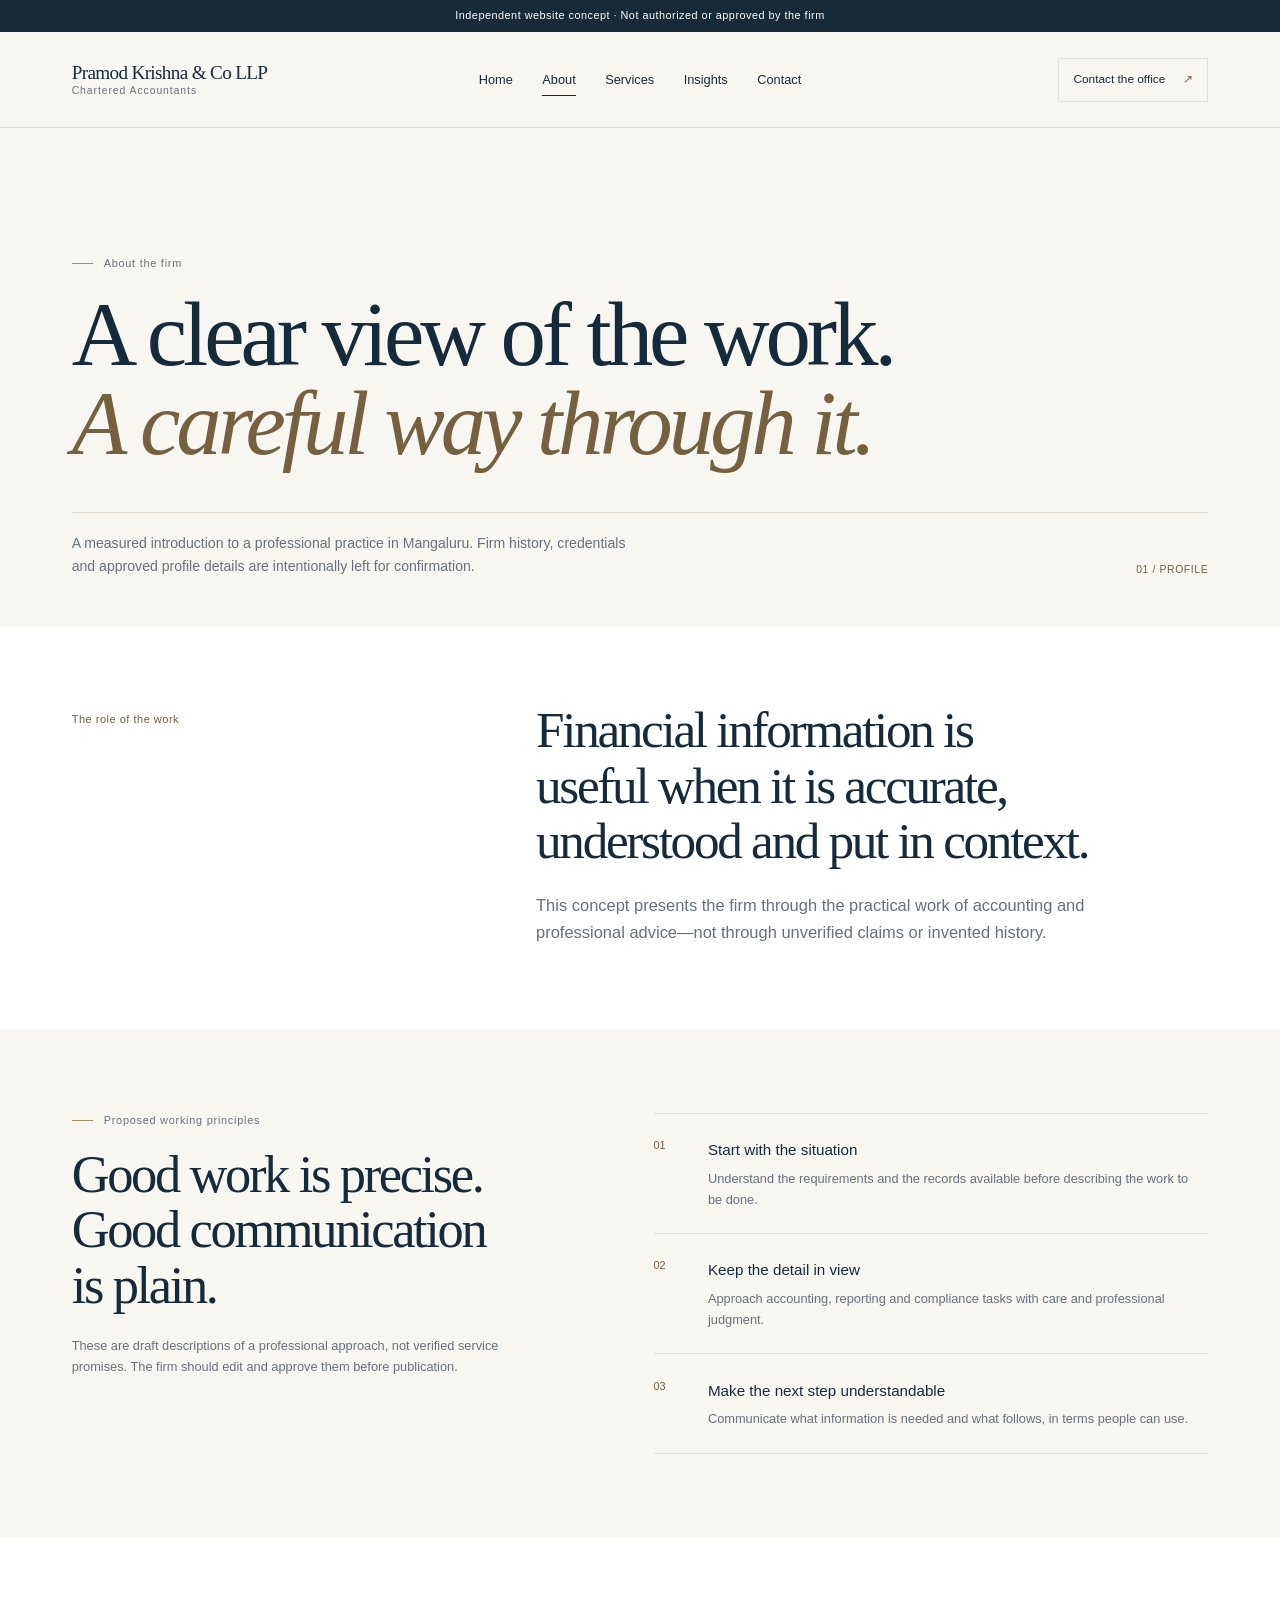
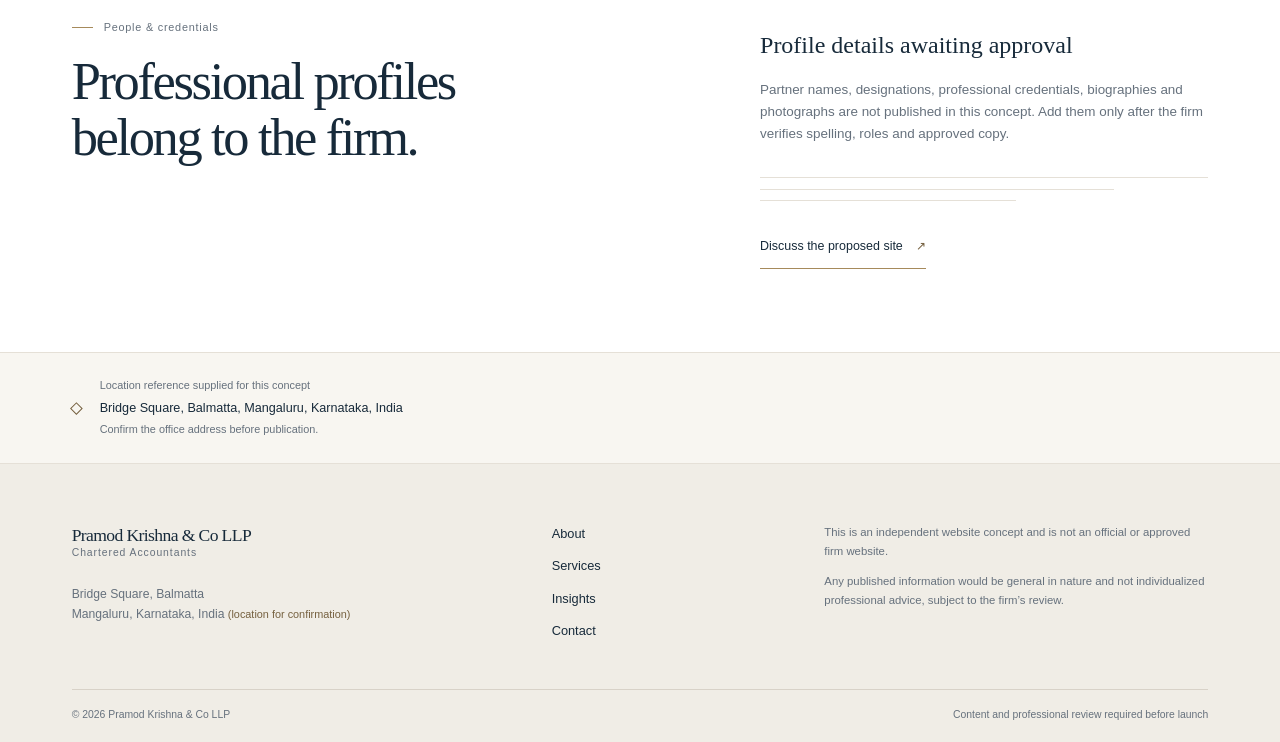
==== about.html @ 10670939 "Create CA firm website concept Co-authored-by: Copilot <223556219+Copilot@users.noreply.github.com>" ====
<!doctype html>
<html lang="en-IN">
  <head>
    <meta charset="utf-8">
    <meta name="viewport" content="width=device-width, initial-scale=1">
    <meta name="robots" content="noindex, nofollow">
    <meta name="theme-color" content="#f8f6f1">
    <meta name="description" content="A prospective profile page concept for Pramod Krishna &amp; Co LLP, Chartered Accountants in Mangaluru.">
    <meta property="og:type" content="website">
    <meta property="og:locale" content="en_IN">
    <meta property="og:title" content="About | Pramod Krishna &amp; Co LLP">
    <meta property="og:description" content="A prospective profile page concept for a Chartered Accountancy firm in Mangaluru.">
    <title>About | Pramod Krishna &amp; Co LLP</title>
    <link rel="stylesheet" href="styles.css">
    <script src="site-effects.js" defer></script>
  </head>
  <body>
    <div class="reading-progress" aria-hidden="true"><span></span></div>
    <a class="skip-link" href="#main">Skip to content</a>
    <div class="concept-notice">Independent website concept · Not authorized or approved by the firm</div>
    <header class="site-header">
      <a class="wordmark" href="index.html" aria-label="Pramod Krishna and Company LLP, home">
        <span class="wordmark-name">Pramod Krishna <span>&amp; Co LLP</span></span>
        <span class="wordmark-description">Chartered Accountants</span>
      </a>
      <nav class="desktop-nav" aria-label="Main navigation">
        <a href="index.html">Home</a><a href="about.html" aria-current="page">About</a><a href="services.html">Services</a><a href="insights.html">Insights</a><a href="contact.html">Contact</a>
      </nav>
      <a class="header-contact" href="contact.html">Contact the office <span aria-hidden="true">↗</span></a>
      <details class="mobile-nav">
        <summary aria-label="Toggle navigation menu"><span></span><span></span></summary>
        <nav class="mobile-menu-list" aria-label="Mobile navigation">
          <p class="mobile-menu-heading">Navigate</p>
          <a href="index.html"><span class="menu-number">01</span><span>Home</span><span class="menu-arrow" aria-hidden="true">↗</span></a>
          <a href="about.html" aria-current="page"><span class="menu-number">02</span><span>About</span><span class="menu-arrow" aria-hidden="true">↗</span></a>
          <a href="services.html"><span class="menu-number">03</span><span>Services</span><span class="menu-arrow" aria-hidden="true">↗</span></a>
          <a href="insights.html"><span class="menu-number">04</span><span>Insights</span><span class="menu-arrow" aria-hidden="true">↗</span></a>
          <a href="contact.html"><span class="menu-number">05</span><span>Contact</span><span class="menu-arrow" aria-hidden="true">↗</span></a>
        </nav>
      </details>
    </header>

    <main id="main">
      <section class="page-hero page-width">
        <p class="eyebrow"><span class="eyebrow-rule"></span> About the firm</p>
        <h1>A clear view of the work.<br><em>A careful way through it.</em></h1>
        <div class="page-hero-bottom"><p>A measured introduction to a professional practice in Mangaluru. Firm history, credentials and approved profile details are intentionally left for confirmation.</p><span class="page-hero-index">01 / PROFILE</span></div>
      </section>

      <section class="about-statement section-pad">
        <div class="page-width about-statement-grid">
          <p class="section-index">The role of the work</p>
          <div>
            <h2>Financial information is useful when it is accurate, understood and put in context.</h2>
            <p class="body-large">This concept presents the firm through the practical work of accounting and professional advice—not through unverified claims or invented history.</p>
          </div>
        </div>
      </section>

      <section class="principles-section section-pad">
        <div class="page-width principles-grid">
          <div class="principles-intro">
            <p class="eyebrow"><span class="eyebrow-rule"></span> Proposed working principles</p>
            <h2>Good work is precise.<br>Good communication is plain.</h2>
            <p>These are draft descriptions of a professional approach, not verified service promises. The firm should edit and approve them before publication.</p>
          </div>
          <div class="principles-list">
            <article><span>01</span><div><h3>Start with the situation</h3><p>Understand the requirements and the records available before describing the work to be done.</p></div></article>
            <article><span>02</span><div><h3>Keep the detail in view</h3><p>Approach accounting, reporting and compliance tasks with care and professional judgment.</p></div></article>
            <article><span>03</span><div><h3>Make the next step understandable</h3><p>Communicate what information is needed and what follows, in terms people can use.</p></div></article>
          </div>
        </div>
      </section>

      <section class="partner-section section-pad">
        <div class="page-width partner-grid">
          <div>
            <p class="eyebrow"><span class="eyebrow-rule"></span> People &amp; credentials</p>
            <h2>Professional profiles<br>belong to the firm.</h2>
          </div>
          <div class="partner-review">
            <p class="partner-review-title">Profile details awaiting approval</p>
            <p>Partner names, designations, professional credentials, biographies and photographs are not published in this concept. Add them only after the firm verifies spelling, roles and approved copy.</p>
            <div class="profile-lines" aria-hidden="true"><span></span><span></span><span></span></div>
            <a class="text-link" href="contact.html">Discuss the proposed site <span aria-hidden="true">↗</span></a>
          </div>
        </div>
      </section>

      <section class="location-strip">
        <div class="page-width location-strip-inner"><span class="location-mark" aria-hidden="true"></span><p><span>Location reference supplied for this concept</span>Bridge Square, Balmatta, Mangaluru, Karnataka, India <small>Confirm the office address before publication.</small></p></div>
      </section>
    </main>

    <footer class="site-footer">
      <div class="page-width footer-main">
        <div class="footer-brand">
          <a class="wordmark wordmark-footer" href="index.html"><span class="wordmark-name">Pramod Krishna <span>&amp; Co LLP</span></span><span class="wordmark-description">Chartered Accountants</span></a>
          <p>Bridge Square, Balmatta<br>Mangaluru, Karnataka, India <span class="provisional">(location for confirmation)</span></p>
        </div>
        <nav class="footer-nav" aria-label="Footer navigation"><a href="about.html">About</a><a href="services.html">Services</a><a href="insights.html">Insights</a><a href="contact.html">Contact</a></nav>
        <div class="footer-note"><p>This is an independent website concept and is not an official or approved firm website.</p><p>Any published information would be general in nature and not individualized professional advice, subject to the firm’s review.</p></div>
      </div>
      <div class="page-width footer-bottom"><span>© <span class="year">2026</span> Pramod Krishna &amp; Co LLP</span><span>Content and professional review required before launch</span></div>
    </footer>
  </body>
</html>
---- styles.css ----
:root {
  color-scheme: light;
  --ink: #172a3a;
  --ivory: #f8f6f1;
  --paper: #fff;
  --slate: #66717d;
  --line: #e5e0d7;
  --brass: #a68a5b;
  --brass-dark: #75603f;
  --serif: "Iowan Old Style", "Palatino Linotype", "Book Antiqua", Georgia, serif;
  --sans: "Aptos", "Segoe UI", Arial, sans-serif;
  --page-gutter: clamp(1.25rem, 5.6vw, 5.5rem);
  --content-width: 82rem;
}

* {
  box-sizing: border-box;
}

html {
  scroll-behavior: smooth;
  scroll-padding-top: 2rem;
  background: var(--ivory);
}

body {
  margin: 0;
  color: var(--ink);
  background: var(--ivory);
  font-family: var(--sans);
  font-size: 1rem;
  line-height: 1.65;
  -webkit-font-smoothing: antialiased;
  text-rendering: optimizeLegibility;
}

a {
  color: inherit;
  text-decoration: none;
}

a:hover {
  color: var(--brass-dark);
}

a:focus-visible,
summary:focus-visible {
  outline: 3px solid var(--brass-dark);
  outline-offset: 4px;
}

::selection {
  color: var(--paper);
  background: var(--ink);
}

.page-width {
  width: min(100% - var(--page-gutter) * 2, var(--content-width));
  margin-inline: auto;
}

.reading-progress {
  position: fixed;
  z-index: 30;
  top: 0;
  right: 0;
  left: 0;
  height: 2px;
  pointer-events: none;
}

.reading-progress span {
  display: block;
  width: 100%;
  height: 100%;
  background: var(--brass);
  transform: scaleX(var(--reading-progress, 0));
  transform-origin: left center;
}

.skip-link {
  position: absolute;
  z-index: 20;
  top: 0.5rem;
  left: 0.5rem;
  padding: 0.7rem 1rem;
  transform: translateY(-150%);
  color: var(--paper);
  background: var(--ink);
}

.skip-link:focus {
  transform: translateY(0);
}

.concept-notice {
  min-height: 2rem;
  display: flex;
  align-items: center;
  justify-content: center;
  padding: 0.35rem var(--page-gutter);
  color: var(--paper);
  background: var(--ink);
  font-size: 0.68rem;
  letter-spacing: 0.045em;
  text-align: center;
}

.site-header {
  position: relative;
  z-index: 10;
  display: grid;
  grid-template-columns: 1fr auto 1fr;
  align-items: center;
  gap: 1.5rem;
  min-height: 6rem;
  padding: 1.1rem var(--page-gutter);
  border-bottom: 1px solid var(--line);
  background: var(--ivory);
}

.wordmark {
  display: inline-flex;
  width: fit-content;
  flex-direction: column;
  gap: 0.08rem;
  line-height: 1.2;
}

.wordmark-name {
  font-family: var(--serif);
  font-size: 1.2rem;
  letter-spacing: -0.035em;
}

.wordmark-name > span {
  white-space: nowrap;
}

.wordmark-description {
  color: var(--slate);
  font-size: 0.65rem;
  letter-spacing: 0.09em;
}

.desktop-nav {
  display: flex;
  align-items: center;
  gap: clamp(1rem, 2.3vw, 2.1rem);
}

.desktop-nav a,
.footer-nav a {
  position: relative;
  font-size: 0.8rem;
}

.desktop-nav a::after,
.footer-nav a::after {
  position: absolute;
  right: 0;
  bottom: -0.35rem;
  left: 0;
  height: 1px;
  background: currentColor;
  content: "";
  transform: scaleX(0);
  transform-origin: left;
  transition: transform 180ms ease;
}

.desktop-nav a:hover::after,
.desktop-nav a[aria-current="page"]::after,
.footer-nav a:hover::after {
  transform: scaleX(1);
}

.header-contact {
  justify-self: end;
  display: inline-flex;
  min-height: 2.75rem;
  align-items: center;
  gap: 1.1rem;
  padding: 0.5rem 0.9rem;
  border: 1px solid var(--line);
  font-size: 0.74rem;
  transition: border-color 180ms ease, color 180ms ease;
}

.header-contact:hover {
  border-color: var(--brass);
}

.header-contact span,
.text-link span,
.button span {
  color: var(--brass-dark);
}

.mobile-nav {
  display: none;
}

.hero {
  position: relative;
  display: grid;
  min-height: 31rem;
  grid-template-columns: minmax(0, 1.25fr) minmax(18rem, 0.75fr);
  align-items: center;
  column-gap: clamp(1.5rem, 3.5vw, 4rem);
  padding-top: 4rem;
  padding-bottom: 7rem;
}

.hero-copy {
  position: relative;
  z-index: 1;
  max-width: 66rem;
  grid-column: 1;
  grid-row: 1;
}

.eyebrow {
  display: flex;
  align-items: center;
  gap: 0.65rem;
  margin: 0 0 1.2rem;
  color: var(--slate);
  font-size: 0.68rem;
  letter-spacing: 0.07em;
  line-height: 1.4;
}

.eyebrow-rule {
  display: inline-block;
  width: 1.35rem;
  height: 1px;
  flex: 0 0 auto;
  background: var(--brass);
}

.eyebrow-separator {
  color: var(--brass-dark);
}

h1,
h2,
h3,
p {
  margin-top: 0;
}

h1,
h2 {
  font-family: var(--serif);
  font-weight: 400;
  letter-spacing: -0.045em;
  text-wrap: balance;
}

.hero h1 {
  max-width: 64rem;
  margin-bottom: 1.25rem;
  font-size: clamp(3.2rem, 4.6vw, 4.2rem);
  line-height: 1.01;
}

h1 em,
h2 em {
  color: var(--brass-dark);
  font-weight: 400;
}

.hero h1 em {
  color: inherit;
  font-style: normal;
}

.hero-intro {
  max-width: 34rem;
  margin-bottom: 1.7rem;
  color: var(--slate);
  font-size: 1rem;
  line-height: 1.7;
}

.hero-actions {
  display: flex;
  flex-wrap: wrap;
  align-items: center;
  gap: 1.5rem;
}

.button {
  display: inline-flex;
  min-height: 3.1rem;
  align-items: center;
  justify-content: center;
  gap: 1.4rem;
  padding: 0.7rem 1.1rem;
  font-size: 0.76rem;
  transition: background-color 180ms ease, color 180ms ease, border-color 180ms ease;
}

.button-dark {
  color: var(--paper);
  background: var(--ink);
}

.button-dark:hover {
  color: var(--paper);
  background: #263e50;
}

.button-dark span {
  color: #d7c39e;
}

.text-link {
  display: inline-flex;
  width: fit-content;
  min-height: 2.75rem;
  align-items: center;
  gap: 0.8rem;
  border-bottom: 1px solid var(--brass);
  font-size: 0.78rem;
}

.hero-visual {
  position: relative;
  display: grid;
  min-width: 0;
  min-height: 22rem;
  place-items: center;
  grid-column: 2;
  grid-row: 1;
  perspective: 1000px;
}

.hero-visual::before {
  position: absolute;
  width: min(80%, 19rem);
  aspect-ratio: 1;
  border: 1px solid var(--line);
  border-radius: 50%;
  content: "";
  transform: translate(0.8rem, -0.1rem);
}

.folio-scene {
  position: relative;
  width: min(100%, 22rem);
  aspect-ratio: 1.04;
  transform-style: preserve-3d;
}

.folio-stack {
  position: absolute;
  top: 12%;
  left: 15%;
  width: 68%;
  height: 76%;
  transform: rotateX(calc(7deg + var(--pointer-tilt-y, 0deg))) rotateY(calc(-18deg + var(--pointer-tilt-x, 0deg))) rotateZ(-5deg);
  transform-style: preserve-3d;
  transition: transform 240ms cubic-bezier(0.2, 0.75, 0.25, 1);
}

.folio-sheet {
  position: absolute;
  inset: 0;
  border: 1px solid #ddd8cf;
  background: #ece8df;
  transform-style: preserve-3d;
}

.folio-sheet-back {
  transform: translate3d(calc(0.85rem + var(--depth-x, 0rem)), calc(0.85rem + var(--depth-y, 0rem)), -1.2rem);
  background: #ded9ce;
  animation: paper-drift 7s ease-in-out infinite;
}

.folio-sheet-middle {
  transform: translate3d(calc(0.4rem + var(--depth-middle-x, 0rem)), calc(0.4rem + var(--depth-middle-y, 0rem)), -0.55rem);
  background: #f1eee8;
  animation: paper-drift 7s ease-in-out -1.2s infinite;
}

.folio-sheet-front {
  display: flex;
  flex-direction: column;
  padding: 9% 9% 8%;
  background:
    radial-gradient(ellipse at var(--light-x, 52%) var(--light-y, 38%), rgb(255 255 255 / 86%), transparent 62%),
    #fffefa;
  box-shadow: 0 1.1rem 2rem rgb(23 42 58 / 11%);
  transform: translateZ(0);
}

.folio-sheet-front::before {
  position: absolute;
  top: 0;
  bottom: 0;
  left: -0.55rem;
  width: 0.55rem;
  border: 1px solid #d7d1c5;
  border-right: 0;
  background: #e7e2d8;
  content: "";
  transform: rotateY(-90deg);
  transform-origin: right;
}

.folio-header {
  display: flex;
  align-items: center;
  justify-content: space-between;
  margin-bottom: 12%;
}

.folio-header span:first-child {
  width: 36%;
  height: 0.24rem;
  background: var(--ink);
}

.folio-header span:last-child {
  width: 18%;
  height: 0.2rem;
  background: var(--brass);
}

.folio-title-lines {
  display: grid;
  gap: 0.42rem;
  margin-bottom: 12%;
}

.folio-title-lines span {
  width: 68%;
  height: 0.3rem;
  background: #d7d2c8;
}

.folio-title-lines span:last-child {
  width: 44%;
  height: 0.22rem;
  background: #e7e2d9;
}

.folio-table {
  display: grid;
  flex: 1;
  grid-template-rows: repeat(5, 1fr);
  border-top: 1px solid #dcd7cd;
}

.folio-table div {
  display: grid;
  grid-template-columns: 1fr 25%;
  align-items: center;
  gap: 12%;
  border-bottom: 1px solid #ebe7df;
}

.folio-table div span {
  width: 80%;
  height: 0.13rem;
  background: #ded9cf;
}

.folio-table div span:last-child {
  justify-self: end;
  background: #c5b18d;
}

.folio-table div:nth-child(even) span:first-child {
  width: 55%;
}

.folio-total {
  width: 39%;
  height: 0.23rem;
  align-self: flex-end;
  margin-top: 9%;
  background: var(--ink);
}

.folio-shadow {
  position: absolute;
  right: 11%;
  bottom: 11%;
  left: 17%;
  height: 12%;
  border-radius: 50%;
  background: rgb(23 42 58 / 13%);
  filter: blur(1.1rem);
  transform: translateZ(-1rem) rotate(-5deg);
}

.folio-caption {
  position: absolute;
  right: 3%;
  bottom: 0;
  color: var(--slate);
  font-size: 0.62rem;
  letter-spacing: 0.025em;
}

@keyframes paper-drift {
  0%,
  100% {
    translate: 0 0;
  }

  50% {
    translate: 0 -0.18rem;
  }
}

.hero-visual.is-pressed .folio-stack {
  transform: translateY(-0.25rem) rotateX(2deg) rotateY(-9deg) rotateZ(-3deg);
}

.hero-visual.is-pressed .folio-sheet-back {
  transform: translate3d(1.05rem, 1.05rem, -1.2rem);
}

.hero-visual.is-pressed .folio-sheet-middle {
  transform: translate3d(0.52rem, 0.52rem, -0.55rem);
}

.motion-ready [data-reveal] {
  opacity: 0;
  translate: 0 0.9rem;
  transition: opacity 500ms ease, translate 500ms cubic-bezier(0.2, 0.75, 0.25, 1);
}

.motion-ready [data-reveal].is-visible {
  opacity: 1;
  translate: 0 0;
}

.hero-footnote {
  position: absolute;
  right: var(--page-gutter);
  bottom: 1.7rem;
  left: var(--page-gutter);
  display: grid;
  grid-template-columns: 1fr 1fr;
  gap: 2rem;
  padding-top: 0.8rem;
  border-top: 1px solid var(--line);
  color: var(--slate);
  font-size: 0.68rem;
  grid-column: 1 / -1;
  grid-row: 2;
}

.hero-footnote p {
  display: flex;
  gap: 0.75rem;
  margin: 0;
}

.hero-footnote span {
  color: var(--brass-dark);
}

.section-pad {
  padding-block: clamp(3.75rem, 6.5vw, 6rem);
}

.intro-section {
  border-top: 1px solid var(--line);
  background: var(--paper);
}

.intro-grid,
.about-statement-grid,
.form-note-grid {
  display: grid;
  grid-template-columns: 0.7fr 1.3fr;
  gap: clamp(2rem, 8vw, 8rem);
}

.section-index {
  margin: 0;
  color: var(--brass-dark);
  font-size: 0.69rem;
  letter-spacing: 0.045em;
}

.intro-main {
  display: grid;
  grid-template-columns: 1fr 0.63fr;
  gap: 3rem;
}

.intro-main h2,
.about-statement h2 {
  max-width: 37rem;
  margin: -0.45rem 0 0;
  font-size: clamp(2.15rem, 4vw, 3.65rem);
  line-height: 1.08;
}

.intro-detail {
  align-self: end;
  color: var(--slate);
  font-size: 0.9rem;
}

.intro-detail .text-link {
  margin-top: 0.5rem;
  color: var(--ink);
}

.services-preview {
  background: var(--ivory);
}

.section-heading {
  display: flex;
  align-items: end;
  justify-content: space-between;
  gap: 3rem;
  margin-bottom: 2.7rem;
}

.section-heading h2,
.insights-grid h2,
.principles-intro h2,
.partner-grid h2,
.contact-left h2,
.form-note-grid h2 {
  margin: 0;
  font-size: clamp(2.25rem, 4.1vw, 3.75rem);
  line-height: 1.05;
}

.section-aside {
  max-width: 26rem;
  margin: 0 0 0.2rem;
  color: var(--slate);
  font-size: 0.79rem;
}

.service-preview-list {
  border-top: 1px solid var(--line);
}

.service-preview-item {
  display: grid;
  min-height: 5.2rem;
  grid-template-columns: 2.5rem minmax(14rem, 0.8fr) 1fr auto;
  align-items: center;
  gap: 1rem;
  border-bottom: 1px solid var(--line);
  font-size: 0.85rem;
  transition: padding 180ms ease, color 180ms ease;
}

.service-preview-item:hover {
  padding-inline: 0.35rem;
}

.service-name {
  font-family: var(--serif);
  font-size: clamp(1.15rem, 1.8vw, 1.45rem);
  letter-spacing: -0.025em;
}

.service-summary {
  max-width: 27rem;
  color: var(--slate);
  font-size: 0.72rem;
  line-height: 1.5;
}

.service-number {
  color: var(--brass-dark);
  font-family: var(--sans);
  font-size: 0.68rem;
  font-variant-numeric: tabular-nums;
}

.item-arrow {
  color: var(--brass-dark);
  font-family: var(--sans);
  font-size: 0.95rem;
}

.section-end-link {
  display: flex;
  justify-content: end;
  margin-top: 1.35rem;
}

.approach-band,
.service-cta,
.launch-review {
  color: var(--paper);
  background: var(--ink);
}

.approach-grid {
  display: grid;
  grid-template-columns: 0.9fr 1.1fr;
  gap: clamp(3rem, 9vw, 9rem);
}

.eyebrow-light {
  color: #c3cbd0;
}

.approach-heading h2,
.service-cta h2,
.launch-review h2 {
  margin: 0;
  font-family: var(--serif);
  font-size: clamp(2.55rem, 4.8vw, 4.4rem);
  font-weight: 400;
  letter-spacing: -0.045em;
  line-height: 1.03;
}

.approach-note {
  margin: 1.6rem 0 0;
  color: #c3cbd0;
  font-size: 0.76rem;
}

.approach-list article {
  display: grid;
  grid-template-columns: 2rem 1fr;
  gap: 1.2rem;
  padding: 1.35rem 0;
  border-top: 1px solid rgb(255 255 255 / 22%);
}

.approach-list article:last-child {
  border-bottom: 1px solid rgb(255 255 255 / 22%);
}

.approach-symbol {
  color: #d7c39e;
}

.approach-list h3 {
  margin: 0 0 0.3rem;
  font-size: 0.94rem;
  font-weight: 500;
}

.approach-list p {
  max-width: 31rem;
  margin: 0;
  color: #c3cbd0;
  font-size: 0.79rem;
}

.insights-preview {
  background: var(--paper);
}

.insights-grid {
  display: grid;
  grid-template-columns: 1fr 0.85fr;
  gap: clamp(3rem, 9vw, 9rem);
}

.insights-grid h2 {
  margin-top: 0.2rem;
}

.insights-empty {
  align-self: center;
  padding: 1.4rem 0 1.4rem 2rem;
  border-left: 1px solid var(--brass);
}

.insights-empty p {
  max-width: 28rem;
  color: var(--slate);
  font-size: 0.86rem;
}

.insights-empty .text-link {
  color: var(--ink);
}

.empty-mark {
  display: block;
  width: 2.4rem;
  height: 2.4rem;
  margin-bottom: 1.6rem;
  border: 1px solid var(--brass);
  border-radius: 50%;
}

.site-footer {
  padding-top: 3.7rem;
  background: #f0ede6;
}

.footer-main {
  display: grid;
  grid-template-columns: 1.1fr 0.55fr 1fr;
  gap: 3rem;
  padding-bottom: 3rem;
}

.wordmark-footer .wordmark-name {
  font-size: 1.1rem;
}

.footer-brand > p {
  margin: 1.5rem 0 0;
  color: var(--slate);
  font-size: 0.76rem;
}

.provisional {
  color: var(--brass-dark);
  font-size: 0.68rem;
}

.footer-nav {
  display: grid;
  align-content: start;
  justify-items: start;
  gap: 0.7rem;
}

.footer-note {
  max-width: 24rem;
  justify-self: end;
  color: var(--slate);
  font-size: 0.71rem;
}

.footer-note p:last-child {
  margin-bottom: 0;
}

.footer-bottom {
  display: flex;
  justify-content: space-between;
  gap: 1rem;
  padding-block: 1rem 1.2rem;
  border-top: 1px solid #d8d2c8;
  color: var(--slate);
  font-size: 0.65rem;
}

.page-hero {
  padding-top: clamp(5rem, 10vw, 9rem);
  padding-bottom: 3rem;
}

.page-hero h1 {
  max-width: 61rem;
  margin: 0;
  font-size: clamp(3.3rem, 7.1vw, 7.1rem);
  line-height: 0.98;
}

.page-hero-bottom {
  display: flex;
  align-items: end;
  justify-content: space-between;
  gap: 3rem;
  margin-top: 2.7rem;
  padding-top: 1.2rem;
  border-top: 1px solid var(--line);
}

.page-hero-bottom p {
  max-width: 35rem;
  margin: 0;
  color: var(--slate);
  font-size: 0.88rem;
}

.page-hero-index {
  flex: 0 0 auto;
  color: var(--brass-dark);
  font-size: 0.65rem;
  letter-spacing: 0.06em;
}

.about-statement {
  background: var(--paper);
}

.about-statement-grid {
  align-items: start;
}

.about-statement-grid > div {
  max-width: 55rem;
}

.body-large {
  max-width: 40rem;
  margin: 1.5rem 0 0;
  color: var(--slate);
  font-size: 1.03rem;
}

.principles-section {
  background: var(--ivory);
}

.principles-grid {
  display: grid;
  grid-template-columns: 0.9fr 1.1fr;
  gap: clamp(3rem, 10vw, 10rem);
}

.principles-intro > p:last-child {
  max-width: 27rem;
  margin: 1.4rem 0 0;
  color: var(--slate);
  font-size: 0.8rem;
}

.principles-list article {
  display: grid;
  grid-template-columns: 2.2rem 1fr;
  gap: 1.2rem;
  padding: 1.45rem 0;
  border-top: 1px solid var(--line);
}

.principles-list article:last-child {
  border-bottom: 1px solid var(--line);
}

.principles-list article > span {
  color: var(--brass-dark);
  font-size: 0.68rem;
  font-variant-numeric: tabular-nums;
}

.principles-list h3 {
  margin: 0 0 0.35rem;
  font-size: 0.95rem;
  font-weight: 500;
}

.principles-list p {
  max-width: 31rem;
  margin: 0;
  color: var(--slate);
  font-size: 0.8rem;
}

.partner-section {
  background: var(--paper);
}

.partner-grid {
  display: grid;
  grid-template-columns: 1fr 0.8fr;
  gap: clamp(3rem, 10vw, 10rem);
}

.partner-review {
  max-width: 31rem;
  padding-top: 0.4rem;
}

.partner-review-title {
  margin-bottom: 0.8rem;
  font-family: var(--serif);
  font-size: 1.5rem;
}

.partner-review > p:not(.partner-review-title) {
  color: var(--slate);
  font-size: 0.84rem;
}

.profile-lines {
  display: grid;
  gap: 0.65rem;
  margin: 2rem 0 1.5rem;
}

.profile-lines span {
  width: 100%;
  height: 1px;
  background: var(--line);
}

.profile-lines span:nth-child(2) {
  width: 79%;
}

.profile-lines span:nth-child(3) {
  width: 57%;
}

.location-strip {
  border-block: 1px solid var(--line);
  background: var(--ivory);
}

.location-strip-inner {
  display: flex;
  align-items: center;
  gap: 1.2rem;
  padding-block: 1.5rem;
}

.location-mark {
  width: 0.55rem;
  height: 0.55rem;
  flex: 0 0 auto;
  border: 1px solid var(--brass-dark);
  transform: rotate(45deg);
}

.location-strip p {
  display: grid;
  gap: 0.15rem;
  margin: 0;
  font-size: 0.79rem;
}

.location-strip p > span,
.location-strip small {
  color: var(--slate);
  font-size: 0.68rem;
}

.service-index-section {
  padding-top: 2rem;
  background: var(--paper);
}

.review-banner {
  display: flex;
  align-items: flex-start;
  gap: 0.85rem;
  margin-bottom: 2.5rem;
  padding: 1rem 1.15rem;
  border: 1px solid var(--line);
  background: var(--ivory);
}

.review-dot {
  width: 0.45rem;
  height: 0.45rem;
  flex: 0 0 auto;
  margin-top: 0.4rem;
  border-radius: 50%;
  background: var(--brass);
}

.review-banner p {
  margin: 0;
  color: var(--slate);
  font-size: 0.76rem;
}

.review-banner strong {
  color: var(--ink);
  font-weight: 600;
}

.service-index {
  display: grid;
  grid-template-columns: repeat(2, minmax(0, 1fr));
  column-gap: 3rem;
  border-top: 1px solid var(--line);
}

.service-index a {
  display: grid;
  min-height: 4.5rem;
  grid-template-columns: 2.5rem 1fr auto;
  align-items: center;
  gap: 0.6rem;
  border-bottom: 1px solid var(--line);
  font-size: 0.88rem;
  transition: color 180ms ease, padding 180ms ease;
}

.service-index a:hover {
  padding-inline: 0.25rem;
}

.service-index a > span:first-child,
.service-index a > span:last-child {
  color: var(--brass-dark);
  font-size: 0.67rem;
}

.service-detail-section {
  padding-block: 1rem 4rem;
  background: var(--paper);
}

.service-detail {
  display: grid;
  grid-template-columns: 5rem 1fr;
  gap: 1.5rem;
  padding-block: clamp(2rem, 4.6vw, 4rem);
  border-top: 1px solid var(--line);
  scroll-margin-top: 1.5rem;
}

.service-detail-number {
  padding-top: 0.45rem;
  color: var(--brass-dark);
  font-size: 0.7rem;
  font-variant-numeric: tabular-nums;
}

.service-detail .eyebrow {
  margin-bottom: 0.75rem;
}

.service-detail h2 {
  margin: 0 0 0.7rem;
  font-size: clamp(1.8rem, 3.1vw, 2.7rem);
}

.service-detail div > p:last-child {
  max-width: 41rem;
  margin-bottom: 0;
  color: var(--slate);
  font-size: 0.86rem;
}

.service-cta-inner {
  display: grid;
  grid-template-columns: 0.8fr 1fr auto;
  align-items: end;
  gap: 2rem;
}

.service-cta .eyebrow {
  align-self: start;
}

.button-light {
  color: var(--ink);
  background: var(--ivory);
}

.button-light:hover {
  color: var(--ink);
  background: #eae3d7;
}

.insights-empty-page {
  background: var(--paper);
}

.insights-empty-layout {
  display: grid;
  grid-template-columns: 0.65fr 1.35fr;
  gap: clamp(3rem, 10vw, 10rem);
}

.insights-empty-index {
  display: flex;
  flex-direction: column;
  align-items: start;
  color: var(--slate);
  font-size: 0.7rem;
}

.insights-empty-index .empty-mark {
  margin-bottom: 0.8rem;
}

.insights-empty-content {
  max-width: 41rem;
}

.insights-empty-content h2 {
  max-width: 38rem;
  margin: 0 0 1rem;
  font-size: clamp(2.2rem, 4.2vw, 3.7rem);
  line-height: 1.07;
}

.insights-empty-content > p:not(.eyebrow) {
  max-width: 35rem;
  color: var(--slate);
  font-size: 0.88rem;
}

.insights-empty-content .small-note {
  margin-top: 1.4rem;
  padding-top: 1rem;
  border-top: 1px solid var(--line);
  font-size: 0.72rem !important;
}

.insights-empty-content .text-link {
  color: var(--ink);
}

.editorial-note {
  padding-block: 2.5rem;
  background: var(--ivory);
}

.editorial-note-inner {
  display: flex;
  align-items: flex-start;
  gap: 1.2rem;
}

.editorial-rule {
  width: 1.35rem;
  height: 1px;
  flex: 0 0 auto;
  margin-top: 0.8rem;
  background: var(--brass);
}

.editorial-note p {
  max-width: 42rem;
  margin: 0;
  color: var(--slate);
  font-size: 0.78rem;
}

.editorial-note strong {
  color: var(--ink);
  font-weight: 600;
}

.contact-details-section {
  background: var(--paper);
}

.contact-layout {
  display: grid;
  grid-template-columns: 0.9fr 1.1fr;
  gap: clamp(3rem, 9vw, 9rem);
}

.contact-left h2 {
  margin-bottom: 0.7rem;
}

.contact-place {
  margin-bottom: 1.5rem;
  color: var(--slate);
  font-size: 0.9rem;
}

.provisional-block {
  max-width: 22rem;
  margin: 0;
  padding-top: 0.8rem;
  border-top: 1px solid var(--line);
  color: var(--brass-dark);
  font-size: 0.72rem;
}

.contact-right {
  border-top: 1px solid var(--line);
}

.contact-row {
  display: grid;
  grid-template-columns: 8rem 1fr;
  gap: 1rem;
  padding: 1.1rem 0;
  border-bottom: 1px solid var(--line);
}

.contact-row > span {
  color: var(--slate);
  font-size: 0.72rem;
}

.contact-row p {
  margin: 0;
  font-size: 0.82rem;
}

.contact-form-note {
  background: var(--ivory);
}

.form-note-grid h2 {
  margin-bottom: 1rem;
}

.form-note-grid > div > p {
  max-width: 40rem;
  margin-bottom: 0;
  color: var(--slate);
  font-size: 0.86rem;
}

.launch-review-grid {
  display: grid;
  grid-template-columns: 0.9fr 1.1fr;
  gap: clamp(3rem, 9vw, 9rem);
}

.launch-review-grid ul {
  display: grid;
  gap: 0;
  margin: 0;
  padding: 0;
  list-style: none;
}

.launch-review-grid li {
  position: relative;
  padding: 0.95rem 0 0.95rem 1.25rem;
  border-top: 1px solid rgb(255 255 255 / 22%);
  color: #e3e7e9;
  font-size: 0.79rem;
}

.launch-review-grid li:last-child {
  border-bottom: 1px solid rgb(255 255 255 / 22%);
}

.launch-review-grid li::before {
  position: absolute;
  top: 1.35rem;
  left: 0;
  width: 0.35rem;
  height: 1px;
  background: #d7c39e;
  content: "";
}

@media (min-width: 1500px) {
  .site-header {
    padding-inline: max(var(--page-gutter), calc((100vw - var(--content-width)) / 2));
  }
}

@media (max-width: 1000px) {
  .site-header {
    grid-template-columns: 1fr auto;
  }

  .desktop-nav,
  .header-contact {
    display: none;
  }

  .mobile-nav {
    position: relative;
    display: block;
    justify-self: end;
  }

  .mobile-nav summary {
    display: flex;
    width: 2.9rem;
    height: 2.9rem;
    flex-direction: column;
    align-items: center;
    justify-content: center;
    gap: 0.35rem;
    border: 1px solid var(--line);
    cursor: pointer;
    list-style: none;
    touch-action: manipulation;
  }

  .mobile-nav summary::-webkit-details-marker {
    display: none;
  }

  .mobile-nav summary span {
    width: 1rem;
    height: 1px;
    background: var(--ink);
    transition: transform 220ms ease;
  }

  .mobile-nav[open] summary span:first-child {
    transform: translateY(3px) rotate(45deg);
  }

  .mobile-nav[open] summary span:last-child {
    transform: translateY(-3px) rotate(-45deg);
  }

  .mobile-menu-list {
    position: absolute;
    z-index: 12;
    top: calc(100% + 0.65rem);
    right: 0;
    display: grid;
    width: min(19rem, calc(100vw - 2 * var(--page-gutter)));
    padding: 0.5rem 1rem 0.65rem;
    border: 1px solid var(--line);
    border-top: 2px solid var(--ink);
    border-radius: 0.25rem;
    background: var(--paper);
    box-shadow: 0 0.9rem 2rem rgb(23 42 58 / 13%);
    opacity: 0;
    pointer-events: none;
    transform: translateX(0.8rem) scale(0.98);
    transform-origin: top right;
    visibility: hidden;
    transition: opacity 160ms ease, transform 200ms cubic-bezier(0.2, 0.75, 0.25, 1), visibility 0s linear 200ms;
  }

  .mobile-nav[open] .mobile-menu-list {
    opacity: 1;
    pointer-events: auto;
    transform: translateY(0) scale(1);
    visibility: visible;
    transition-delay: 0s;
  }

  .mobile-menu-heading {
    margin: 0;
    padding: 0.35rem 0 0.45rem;
    color: var(--slate);
    font-size: 0.64rem;
    letter-spacing: 0.035em;
  }

  .mobile-menu-list a {
    display: grid;
    min-height: 2.65rem;
    grid-template-columns: 1.8rem 1fr auto;
    align-items: center;
    gap: 0.65rem;
    border-top: 1px solid var(--line);
    color: var(--ink);
    font-size: 0.86rem;
    transition: padding 160ms ease, color 160ms ease;
  }

  .mobile-menu-list a:hover {
    padding-inline: 0.2rem;
    color: var(--brass-dark);
  }

  .mobile-menu-list a[aria-current="page"] > span:nth-child(2) {
    color: var(--brass-dark);
    font-weight: 600;
  }

  .menu-number {
    color: var(--slate);
    font-size: 0.63rem;
    font-variant-numeric: tabular-nums;
  }

  .menu-arrow {
    color: var(--brass-dark);
    font-size: 0.74rem;
  }

  .mobile-nav[open] .mobile-menu-list a {
    animation: menu-row-enter 240ms cubic-bezier(0.2, 0.75, 0.25, 1) both;
  }

  .mobile-nav[open] .mobile-menu-list a:nth-of-type(2) {
    animation-delay: 25ms;
  }

  .mobile-nav[open] .mobile-menu-list a:nth-of-type(3) {
    animation-delay: 50ms;
  }

  .mobile-nav[open] .mobile-menu-list a:nth-of-type(4) {
    animation-delay: 75ms;
  }

  .mobile-nav[open] .mobile-menu-list a:nth-of-type(5) {
    animation-delay: 100ms;
  }

  @keyframes menu-row-enter {
    from {
      opacity: 0.35;
      translate: 0.45rem 0;
    }

    to {
      opacity: 1;
      translate: 0 0;
    }
  }

  .intro-main {
    grid-template-columns: 1fr;
    gap: 1.3rem;
  }

  .service-cta-inner {
    grid-template-columns: 0.7fr 1fr;
  }

  .service-cta-inner .button {
    grid-column: 2;
    justify-self: start;
  }
}

@media (max-width: 700px) {
  :root {
    --page-gutter: 1.25rem;
  }

  .concept-notice {
    min-height: 2.35rem;
    font-size: 0.62rem;
  }

  .site-header {
    min-height: 5rem;
    padding-block: 0.8rem;
  }

  .wordmark-name {
    font-size: 1.07rem;
  }

  .wordmark-description {
    font-size: 0.6rem;
  }

  .hero {
    min-height: auto;
    grid-template-columns: 1fr;
    padding-top: 3rem;
    padding-bottom: 6.4rem;
  }

  .hero-copy {
    padding: 0;
    grid-column: 1;
    grid-row: 1;
  }

  .hero h1 {
    font-size: clamp(2.5rem, 10.2vw, 3.6rem);
  }

  .hero-intro {
    max-width: 23rem;
    font-size: 0.98rem;
  }

  .hero-actions {
    align-items: flex-start;
    gap: 0.6rem;
  }

  .hero-actions .button {
    gap: 0.9rem;
    padding-inline: 0.85rem;
    font-size: 0.72rem;
  }

  .hero-visual {
    width: min(100%, 21rem);
    min-height: 15rem;
    justify-self: center;
    margin-top: 1.2rem;
    grid-column: 1;
    grid-row: 2;
  }

  .folio-scene {
    width: min(100%, 18rem);
  }

  .hero-footnote {
    bottom: 1.25rem;
    grid-template-columns: 1fr;
    gap: 0.45rem;
    font-size: 0.64rem;
    grid-column: 1;
    grid-row: 3;
  }

  .hero-footnote p {
    gap: 0.55rem;
  }

  .intro-grid,
  .about-statement-grid,
  .form-note-grid,
  .approach-grid,
  .insights-grid,
  .principles-grid,
  .partner-grid,
  .contact-layout,
  .launch-review-grid,
  .insights-empty-layout {
    grid-template-columns: 1fr;
    gap: 2rem;
  }

  .intro-main {
    gap: 1rem;
  }

  .section-heading {
    display: block;
    margin-bottom: 1.8rem;
  }

  .section-aside {
    margin-top: 1rem;
  }

  .service-preview-item {
    min-height: 5rem;
    grid-template-columns: 2.1rem 1fr auto;
    gap: 0.2rem 0.7rem;
    padding-block: 0.7rem;
  }

  .service-name {
    font-size: 1.2rem;
  }

  .service-summary {
    grid-column: 2;
    max-width: 100%;
    font-size: 0.69rem;
  }

  .item-arrow {
    grid-column: 3;
    grid-row: 1;
  }

  .approach-heading h2,
  .service-cta h2,
  .launch-review h2 {
    font-size: clamp(2.4rem, 10vw, 3.4rem);
  }

  .insights-empty {
    padding-left: 1.25rem;
  }

  .footer-main {
    grid-template-columns: 1fr 1fr;
    gap: 2rem 1.2rem;
  }

  .footer-note {
    grid-column: 1 / -1;
    justify-self: start;
  }

  .footer-bottom {
    flex-direction: column;
    gap: 0.35rem;
  }

  .page-hero {
    padding-top: 4rem;
    padding-bottom: 2.3rem;
  }

  .page-hero h1 {
    font-size: clamp(3rem, 12vw, 4.7rem);
  }

  .page-hero-bottom {
    align-items: flex-start;
    flex-direction: column;
    gap: 1rem;
    margin-top: 1.7rem;
  }

  .page-hero-bottom p {
    font-size: 0.82rem;
  }

  .about-statement h2,
  .section-heading h2,
  .insights-grid h2,
  .principles-intro h2,
  .partner-grid h2,
  .contact-left h2,
  .form-note-grid h2 {
    font-size: clamp(2.25rem, 9vw, 3.25rem);
  }

  .principles-intro > p:last-child {
    margin-top: 1rem;
  }

  .location-strip-inner {
    align-items: flex-start;
  }

  .service-index {
    grid-template-columns: 1fr;
  }

  .service-index a {
    min-height: 4rem;
  }

  .service-detail {
    grid-template-columns: 2rem 1fr;
    gap: 0.65rem;
    padding-block: 2.2rem;
  }

  .service-detail h2 {
    font-size: 1.8rem;
  }

  .service-cta-inner {
    grid-template-columns: 1fr;
    align-items: start;
    gap: 1.2rem;
  }

  .service-cta-inner .button {
    grid-column: auto;
  }

  .insights-empty-index {
    flex-direction: row;
    align-items: center;
    gap: 0.8rem;
  }

  .insights-empty-index .empty-mark {
    width: 1.7rem;
    height: 1.7rem;
    margin: 0;
  }

  .insights-empty-content h2 {
    font-size: clamp(2.2rem, 9vw, 3.25rem);
  }

  .contact-row {
    grid-template-columns: 6.5rem 1fr;
    gap: 0.5rem;
  }

  .contact-row p {
    overflow-wrap: anywhere;
  }
}

@media (prefers-reduced-motion: reduce) {
  html {
    scroll-behavior: auto;
  }

  *,
  *::before,
  *::after {
    scroll-behavior: auto !important;
    transition-duration: 0.01ms !important;
    animation-duration: 0.01ms !important;
    animation-iteration-count: 1 !important;
  }

  .folio-sheet-back,
  .folio-sheet-middle {
    animation: none;
  }

  .hero-visual.is-pressed .folio-stack {
    transform: rotateX(7deg) rotateY(-18deg) rotateZ(-5deg);
  }

  .hero-visual.is-pressed .folio-sheet-back {
    transform: translate3d(0.85rem, 0.85rem, -1.2rem);
  }

  .hero-visual.is-pressed .folio-sheet-middle {
    transform: translate3d(0.4rem, 0.4rem, -0.55rem);
  }
}
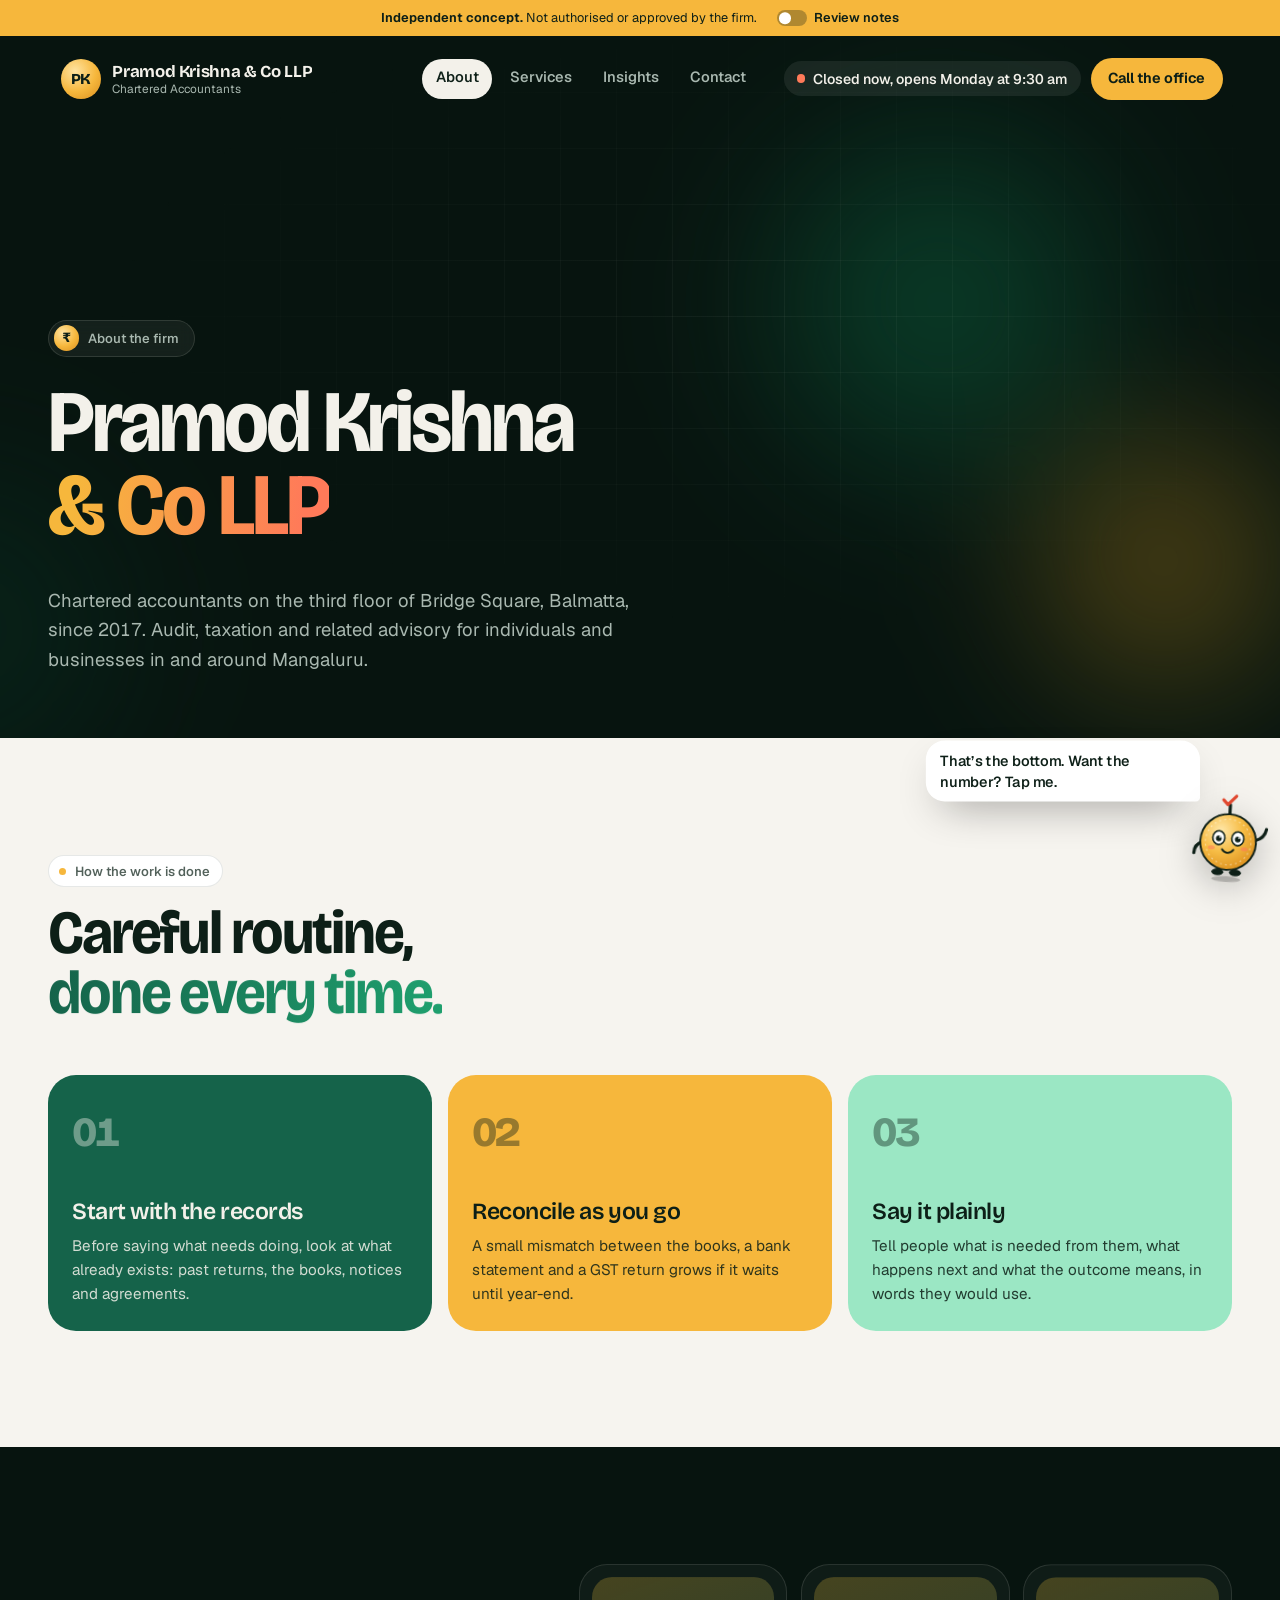
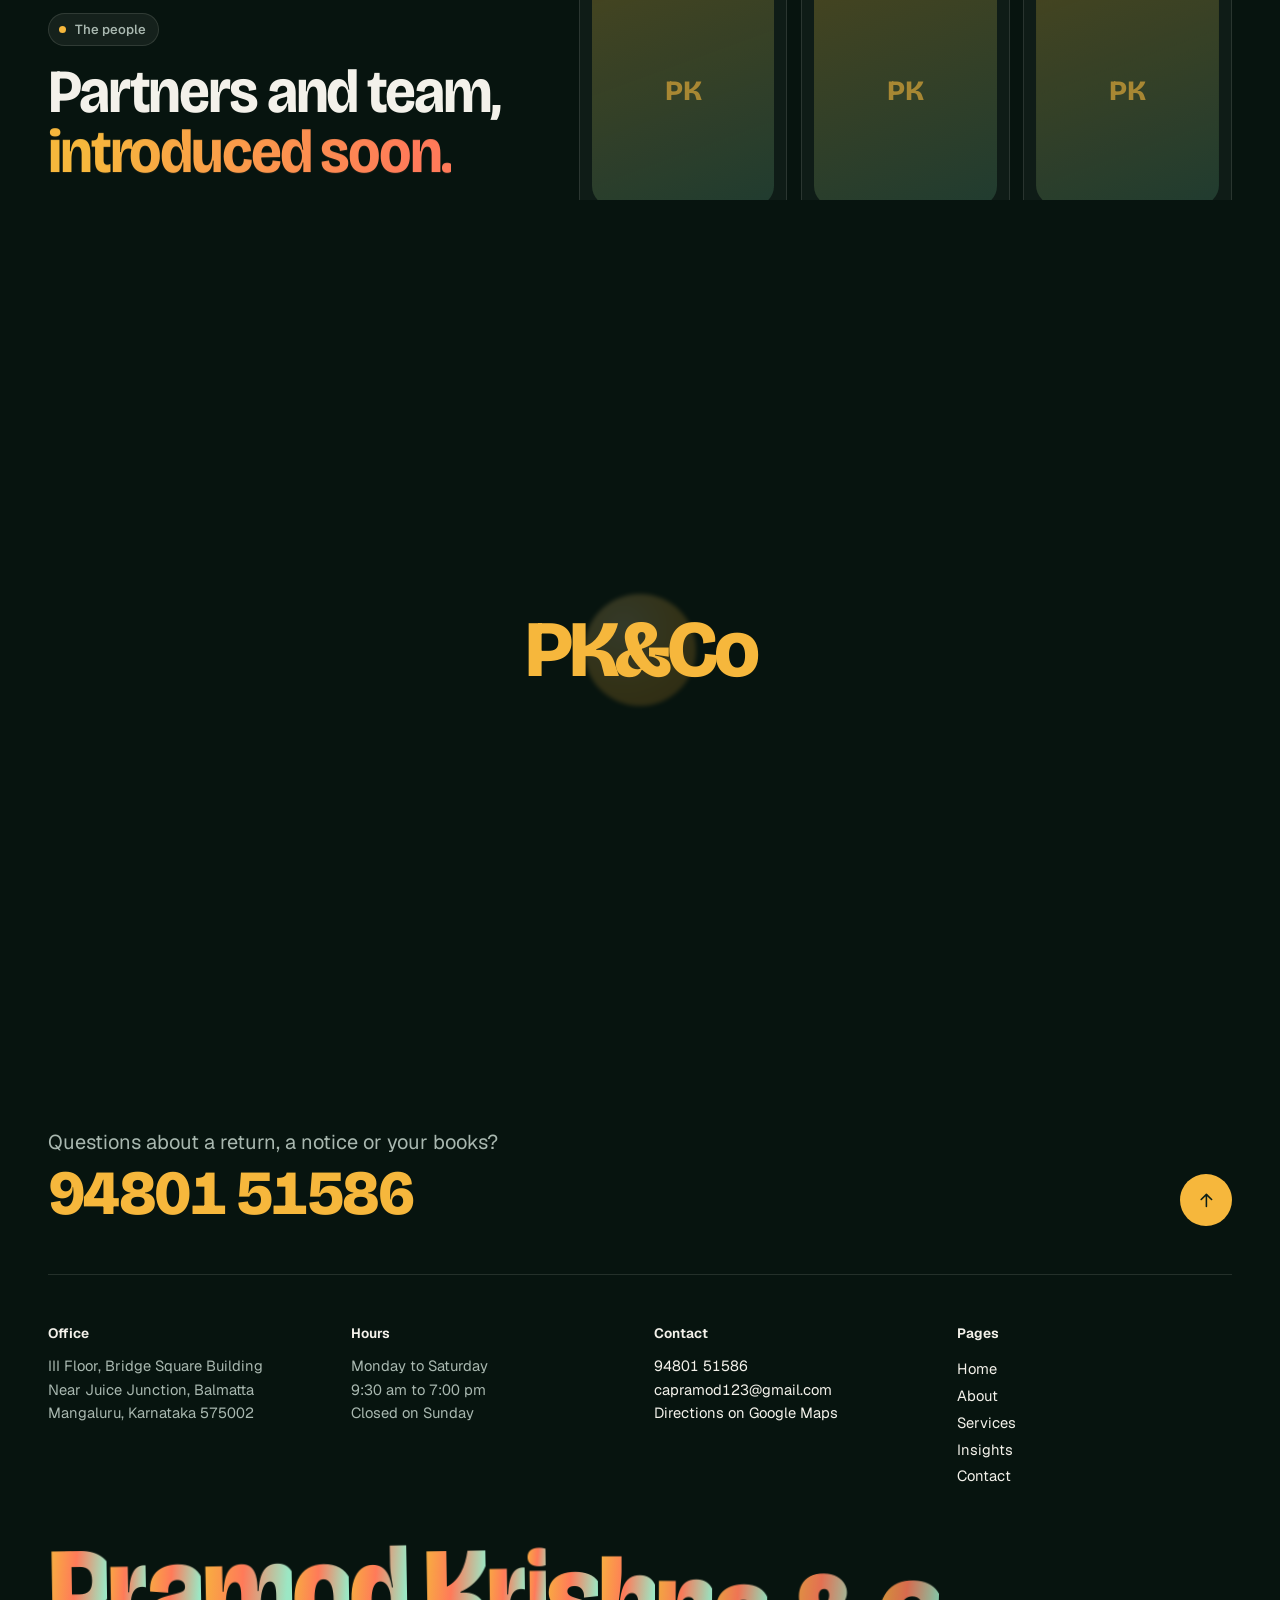
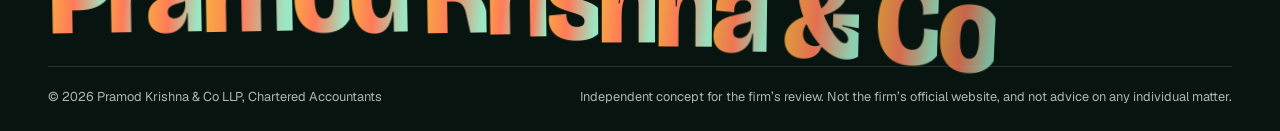
==== commit e1c46c92: "Redesign site with motion and Tikku Rebuild the site as a responsive, interactive concept with a new" ====
--- a/about.html
+++ b/about.html
@@ -2,106 +2,250 @@
 <html lang="en-IN">
   <head>
     <meta charset="utf-8">
-    <meta name="viewport" content="width=device-width, initial-scale=1">
+    <meta name="viewport" content="width=device-width, initial-scale=1, viewport-fit=cover">
     <meta name="robots" content="noindex, nofollow">
-    <meta name="theme-color" content="#f8f6f1">
-    <meta name="description" content="A prospective profile page concept for Pramod Krishna &amp; Co LLP, Chartered Accountants in Mangaluru.">
+    <meta name="theme-color" content="#07140f">
+    <meta name="color-scheme" content="light">
+    <title>About | Pramod Krishna &amp; Co LLP, Mangaluru</title>
+    <meta name="description" content="Pramod Krishna &amp; Co LLP is a chartered accountancy practice at Bridge Square, Balmatta, Mangaluru, working in audit, taxation and related advisory since 2017.">
     <meta property="og:type" content="website">
     <meta property="og:locale" content="en_IN">
-    <meta property="og:title" content="About | Pramod Krishna &amp; Co LLP">
-    <meta property="og:description" content="A prospective profile page concept for a Chartered Accountancy firm in Mangaluru.">
-    <title>About | Pramod Krishna &amp; Co LLP</title>
+    <meta property="og:site_name" content="Pramod Krishna &amp; Co LLP (website concept)">
+    <meta property="og:title" content="About | Pramod Krishna &amp; Co LLP, Mangaluru">
+    <meta property="og:description" content="Pramod Krishna &amp; Co LLP is a chartered accountancy practice at Bridge Square, Balmatta, Mangaluru, working in audit, taxation and related advisory since 2017.">
+    <link rel="icon" href="favicon.svg" type="image/svg+xml">
+    <link rel="preload" href="fonts/bricolage-var.woff2" as="font" type="font/woff2" crossorigin>
+    <link rel="preload" href="fonts/geist-var.woff2" as="font" type="font/woff2" crossorigin>
     <link rel="stylesheet" href="styles.css">
+    <script>
+      (function (d, w) {
+        var r = d.documentElement;
+        r.classList.add("js");
+        if (!(w.matchMedia && w.matchMedia("(prefers-reduced-motion: reduce)").matches)) r.classList.add("fx");
+        try {
+          if (localStorage.getItem("pkc-review-notes") === "on") r.dataset.notes = "on";
+          if (sessionStorage.getItem("pkc-curtain") === "1") r.classList.add("is-arriving");
+        } catch (e) {}
+        setTimeout(function () {
+          if (!w.__pkcReady) r.classList.remove("fx", "is-arriving");
+        }, 2500);
+      })(document, window);
+    </script>
+    <script src="vendor/gsap.min.js" defer></script>
+    <script src="vendor/ScrollTrigger.min.js" defer></script>
+    <script src="vendor/lenis.min.js" defer></script>
     <script src="site-effects.js" defer></script>
   </head>
   <body>
-    <div class="reading-progress" aria-hidden="true"><span></span></div>
     <a class="skip-link" href="#main">Skip to content</a>
-    <div class="concept-notice">Independent website concept · Not authorized or approved by the firm</div>
-    <header class="site-header">
-      <a class="wordmark" href="index.html" aria-label="Pramod Krishna and Company LLP, home">
-        <span class="wordmark-name">Pramod Krishna <span>&amp; Co LLP</span></span>
-        <span class="wordmark-description">Chartered Accountants</span>
-      </a>
-      <nav class="desktop-nav" aria-label="Main navigation">
-        <a href="index.html">Home</a><a href="about.html" aria-current="page">About</a><a href="services.html">Services</a><a href="insights.html">Insights</a><a href="contact.html">Contact</a>
-      </nav>
-      <a class="header-contact" href="contact.html">Contact the office <span aria-hidden="true">↗</span></a>
-      <details class="mobile-nav">
-        <summary aria-label="Toggle navigation menu"><span></span><span></span></summary>
-        <nav class="mobile-menu-list" aria-label="Mobile navigation">
-          <p class="mobile-menu-heading">Navigate</p>
-          <a href="index.html"><span class="menu-number">01</span><span>Home</span><span class="menu-arrow" aria-hidden="true">↗</span></a>
-          <a href="about.html" aria-current="page"><span class="menu-number">02</span><span>About</span><span class="menu-arrow" aria-hidden="true">↗</span></a>
-          <a href="services.html"><span class="menu-number">03</span><span>Services</span><span class="menu-arrow" aria-hidden="true">↗</span></a>
-          <a href="insights.html"><span class="menu-number">04</span><span>Insights</span><span class="menu-arrow" aria-hidden="true">↗</span></a>
-          <a href="contact.html"><span class="menu-number">05</span><span>Contact</span><span class="menu-arrow" aria-hidden="true">↗</span></a>
+    <div class="curtain" aria-hidden="true"><span class="curtain-coin"></span><span class="curtain-mark">PK&amp;Co</span></div>
+    <div class="cursor is-hidden" aria-hidden="true"><span class="cursor-dot"></span><span class="cursor-ring"><span class="cursor-label"></span></span></div>
+
+    <aside class="banner" aria-label="Website status">
+      <p><strong>Independent concept.</strong> <span class="banner-long">Not authorised or approved by the firm.</span><span class="banner-short">Not approved by the firm.</span></p>
+      <button class="notes-toggle" type="button" aria-pressed="false" data-notes-toggle hidden>
+        <span class="notes-toggle-track" aria-hidden="true"></span>
+        <span class="notes-toggle-label">Review notes</span>
+      </button>
+    </aside>
+
+    <header class="header" data-header>
+      <div class="header-inner">
+        <a class="brand" href="index.html">
+          <span class="brand-mark" aria-hidden="true">PK</span>
+          <span class="brand-text"><span class="brand-name" translate="no">Pramod Krishna &amp; Co LLP</span><span class="brand-role">Chartered Accountants</span></span>
+        </a>
+        <nav class="nav" aria-label="Main">
+          <a href="about.html" aria-current="page"><span class="roll" data-text="About"><span>About</span></span></a>
+          <a href="services.html"><span class="roll" data-text="Services"><span>Services</span></span></a>
+          <a href="insights.html"><span class="roll" data-text="Insights"><span>Insights</span></span></a>
+          <a href="contact.html"><span class="roll" data-text="Contact"><span>Contact</span></span></a>
         </nav>
-      </details>
+        <div class="header-end">
+          <span class="status status-pill" data-status><span class="status-dot" aria-hidden="true"></span><span class="status-text">Mon–Sat, 9:30–7:00</span></span>
+          <a class="pill" href="tel:+919480151586" data-magnetic data-cursor="Call"><span class="roll" data-text="Call the office"><span>Call the office</span></span></a>
+        </div>
+        <details class="menu" data-menu>
+          <summary aria-label="Menu"><span class="menu-icon" aria-hidden="true"><span></span><span></span></span></summary>
+          <div class="menu-panel">
+            <nav aria-label="Main">
+              <a href="index.html"><span class="menu-index">01</span><span class="menu-word">Home</span><svg class="arrow" viewBox="0 0 24 24" aria-hidden="true"><path d="M5 12h14M13 6l6 6-6 6"/></svg></a>
+              <a href="about.html" aria-current="page"><span class="menu-index">02</span><span class="menu-word">About</span><svg class="arrow" viewBox="0 0 24 24" aria-hidden="true"><path d="M5 12h14M13 6l6 6-6 6"/></svg></a>
+              <a href="services.html"><span class="menu-index">03</span><span class="menu-word">Services</span><svg class="arrow" viewBox="0 0 24 24" aria-hidden="true"><path d="M5 12h14M13 6l6 6-6 6"/></svg></a>
+              <a href="insights.html"><span class="menu-index">04</span><span class="menu-word">Insights</span><svg class="arrow" viewBox="0 0 24 24" aria-hidden="true"><path d="M5 12h14M13 6l6 6-6 6"/></svg></a>
+              <a href="contact.html"><span class="menu-index">05</span><span class="menu-word">Contact</span><svg class="arrow" viewBox="0 0 24 24" aria-hidden="true"><path d="M5 12h14M13 6l6 6-6 6"/></svg></a>
+            </nav>
+            <div class="menu-foot">
+              <p class="status" data-status><span class="status-dot" aria-hidden="true"></span><span class="status-text">Mon–Sat, 9:30–7:00</span></p>
+              <a class="menu-call" href="tel:+919480151586"><svg class="icon-phone" viewBox="0 0 24 24" aria-hidden="true"><path d="M5 4h4l2 5-2.5 1.5a11 11 0 0 0 5 5L15 13l5 2v4a2 2 0 0 1-2 2A16 16 0 0 1 3 6a2 2 0 0 1 2-2"/></svg><span>94801&nbsp;51586</span></a>
+              <p>III Floor, Bridge Square, Balmatta, Mangaluru</p>
+            </div>
+          </div>
+        </details>
+      </div>
     </header>
 
+    <div class="tikku" data-tikku>
+      <div class="tikku-bubble" data-tikku-bubble aria-live="polite"></div>
+      <div class="tikku-panel" id="tikku-panel" role="dialog" aria-label="Quick help from Tikku" data-tikku-panel hidden>
+        <div class="tp-head">
+          <p class="tp-hello" data-tikku-hello>Hi, I&rsquo;m Tikku.</p>
+          <button class="tp-close" type="button" aria-label="Close quick help" data-tikku-close><span aria-hidden="true"></span></button>
+        </div>
+        <p class="status tp-status" data-status><span class="status-dot" aria-hidden="true"></span><span class="status-text">Mon–Sat, 9:30 am to 7:00 pm</span></p>
+        <ul class="tp-actions">
+          <li><a href="tel:+919480151586" data-cursor="Call"><svg class="icon-phone" viewBox="0 0 24 24" aria-hidden="true"><path d="M5 4h4l2 5-2.5 1.5a11 11 0 0 0 5 5L15 13l5 2v4a2 2 0 0 1-2 2A16 16 0 0 1 3 6a2 2 0 0 1 2-2"/></svg><span>Call 94801&nbsp;51586</span></a></li>
+          <li><a href="https://www.google.com/maps/search/?api=1&amp;query=Pramod+Krishna+%26+Co+LLP%2C+Bridge+Square%2C+Balmatta%2C+Mangaluru" target="_blank" rel="noopener" data-cursor="Map"><svg viewBox="0 0 24 24" aria-hidden="true"><path d="M12 21s-7-6.2-7-12a7 7 0 0 1 14 0c0 5.8-7 12-7 12z"/><circle cx="12" cy="9" r="2.5"/></svg><span>Get directions</span></a></li>
+          <li>
+            <button type="button" aria-expanded="false" aria-controls="tp-hours" data-accordion><svg viewBox="0 0 24 24" aria-hidden="true"><circle cx="12" cy="12" r="9"/><path d="M12 7v5l3 2"/></svg><span>Office hours</span><span class="acc-chev" aria-hidden="true"></span></button>
+            <div class="acc-body" id="tp-hours" hidden>
+              <table class="hours hours-mini" data-hours>
+                <caption class="visually-hidden">Office hours</caption>
+                <tbody>
+                  <tr data-day="1"><th scope="row">Monday</th><td>9:30 am – 7:00 pm</td></tr>
+                  <tr data-day="2"><th scope="row">Tuesday</th><td>9:30 am – 7:00 pm</td></tr>
+                  <tr data-day="3"><th scope="row">Wednesday</th><td>9:30 am – 7:00 pm</td></tr>
+                  <tr data-day="4"><th scope="row">Thursday</th><td>9:30 am – 7:00 pm</td></tr>
+                  <tr data-day="5"><th scope="row">Friday</th><td>9:30 am – 7:00 pm</td></tr>
+                  <tr data-day="6"><th scope="row">Saturday</th><td>9:30 am – 7:00 pm</td></tr>
+                  <tr data-day="0"><th scope="row">Sunday</th><td>Closed</td></tr>
+                </tbody>
+              </table>
+            </div>
+          </li>
+          <li><a href="services.html#taxation"><svg viewBox="0 0 24 24" aria-hidden="true"><path d="M6 3h9l4 4v14H6z"/><path d="M9 12h7M9 16h7M9 8h3"/></svg><span>What should I bring?</span></a></li>
+        </ul>
+        <button class="tp-hide" type="button" data-tikku-hide>Hide Tikku</button>
+      </div>
+      <button class="tikku-btn" type="button" aria-expanded="false" aria-controls="tikku-panel" aria-label="Tikku: quick help with hours, directions and calling the office" data-tikku-btn data-cursor="Hi!">
+        <span class="tikku-body" data-tikku-body>
+          <svg class="tk" viewBox="0 0 120 140" aria-hidden="true" focusable="false">
+            <defs>
+              <radialGradient id="tkBody" cx="36%" cy="30%" r="78%">
+                <stop offset="0" stop-color="#FFE7A8"/>
+                <stop offset=".5" stop-color="#F6BC45"/>
+                <stop offset="1" stop-color="#DB8E1C"/>
+              </radialGradient>
+            </defs>
+            <ellipse class="tk-shadow" cx="60" cy="133" rx="25" ry="4.5"/>
+            <g class="tk-all">
+              <g class="tk-feet"><ellipse cx="46" cy="124" rx="9.5" ry="5.5"/><ellipse cx="74" cy="124" rx="9.5" ry="5.5"/></g>
+              <g class="tk-arm tk-arm-l"><path d="M20 78c-9 3-13 10-13 18"/></g>
+              <g class="tk-arm tk-arm-r"><path d="M100 76c9-3 14-10 15-19"/></g>
+              <g class="tk-antenna"><path class="tk-stalk" d="M60 32V17"/><path class="tk-tick" d="M49 10l7 7 13-14"/></g>
+              <circle class="tk-body" cx="60" cy="76" r="44"/>
+              <circle class="tk-rim" cx="60" cy="76" r="36"/>
+              <g class="tk-face">
+                <g class="tk-eye tk-eye-l"><ellipse cx="45" cy="70" rx="9.5" ry="11"/><circle class="tk-pupil" cx="45" cy="71" r="4.6"/><circle class="tk-glint" cx="47" cy="68.5" r="1.5"/></g>
+                <g class="tk-eye tk-eye-r"><ellipse cx="75" cy="70" rx="9.5" ry="11"/><circle class="tk-pupil" cx="75" cy="71" r="4.6"/><circle class="tk-glint" cx="77" cy="68.5" r="1.5"/></g>
+                <ellipse class="tk-cheek" cx="34" cy="86" rx="5.5" ry="3.2"/>
+                <ellipse class="tk-cheek" cx="86" cy="86" rx="5.5" ry="3.2"/>
+                <path class="tk-mouth tk-smile" d="M51 88c5 7 13 7 18 0"/>
+                <ellipse class="tk-mouth tk-oh" cx="60" cy="91" rx="4.5" ry="5.5"/>
+                <path class="tk-mouth tk-sleep" d="M54 90h12"/>
+              </g>
+              <g class="tk-zzz"><text x="92" y="30">z</text><text x="100" y="18">z</text><text x="106" y="8">z</text></g>
+            </g>
+          </svg>
+        </span>
+      </button>
+      <button class="tikku-peek" type="button" aria-label="Show Tikku" data-tikku-show hidden><svg class="tick" viewBox="0 0 24 24" aria-hidden="true"><path d="M2.8 13.4c2.1 1 3.7 2.9 5.1 5.4C10.4 13 14.8 8 21.2 4.2"/></svg></button>
+    </div>
+
     <main id="main">
-      <section class="page-hero page-width">
-        <p class="eyebrow"><span class="eyebrow-rule"></span> About the firm</p>
-        <h1>A clear view of the work.<br><em>A careful way through it.</em></h1>
-        <div class="page-hero-bottom"><p>A measured introduction to a professional practice in Mangaluru. Firm history, credentials and approved profile details are intentionally left for confirmation.</p><span class="page-hero-index">01 / PROFILE</span></div>
-      </section>
-
-      <section class="about-statement section-pad">
-        <div class="page-width about-statement-grid">
-          <p class="section-index">The role of the work</p>
-          <div>
-            <h2>Financial information is useful when it is accurate, understood and put in context.</h2>
-            <p class="body-large">This concept presents the firm through the practical work of accounting and professional advice—not through unverified claims or invented history.</p>
-          </div>
-        </div>
-      </section>
-
-      <section class="principles-section section-pad">
-        <div class="page-width principles-grid">
-          <div class="principles-intro">
-            <p class="eyebrow"><span class="eyebrow-rule"></span> Proposed working principles</p>
-            <h2>Good work is precise.<br>Good communication is plain.</h2>
-            <p>These are draft descriptions of a professional approach, not verified service promises. The firm should edit and approve them before publication.</p>
-          </div>
-          <div class="principles-list">
-            <article><span>01</span><div><h3>Start with the situation</h3><p>Understand the requirements and the records available before describing the work to be done.</p></div></article>
-            <article><span>02</span><div><h3>Keep the detail in view</h3><p>Approach accounting, reporting and compliance tasks with care and professional judgment.</p></div></article>
-            <article><span>03</span><div><h3>Make the next step understandable</h3><p>Communicate what information is needed and what follows, in terms people can use.</p></div></article>
-          </div>
-        </div>
-      </section>
-
-      <section class="partner-section section-pad">
-        <div class="page-width partner-grid">
-          <div>
-            <p class="eyebrow"><span class="eyebrow-rule"></span> People &amp; credentials</p>
-            <h2>Professional profiles<br>belong to the firm.</h2>
-          </div>
-          <div class="partner-review">
-            <p class="partner-review-title">Profile details awaiting approval</p>
-            <p>Partner names, designations, professional credentials, biographies and photographs are not published in this concept. Add them only after the firm verifies spelling, roles and approved copy.</p>
-            <div class="profile-lines" aria-hidden="true"><span></span><span></span><span></span></div>
-            <a class="text-link" href="contact.html">Discuss the proposed site <span aria-hidden="true">↗</span></a>
-          </div>
-        </div>
-      </section>
-
-      <section class="location-strip">
-        <div class="page-width location-strip-inner"><span class="location-mark" aria-hidden="true"></span><p><span>Location reference supplied for this concept</span>Bridge Square, Balmatta, Mangaluru, Karnataka, India <small>Confirm the office address before publication.</small></p></div>
+      <section class="phero" data-phero aria-labelledby="page-title" data-tikku-say="Here&rsquo;s a bit about the people behind the numbers.">
+        <div class="aurora aurora-soft" aria-hidden="true"><span class="blob b1"></span><span class="blob b2"></span><span class="blob b3"></span></div>
+        <div class="grid-glow" aria-hidden="true"></div>
+        <div class="wrap phero-inner">
+          <p class="eyebrow-pill" data-hero-fade><span class="pill-coin" aria-hidden="true">&#8377;</span>About the firm</p>
+          <h1 id="page-title" class="phero-title" data-split><span class="ln"><span><span translate="no">Pramod Krishna</span></span></span><span class="ln"><span><em translate="no">&amp; Co LLP</em></span></span></h1>
+          <div class="phero-foot">
+            <p class="phero-lede" data-hero-fade>Chartered accountants on the third floor of Bridge Square, Balmatta, since 2017. Audit, taxation and related advisory for individuals and businesses in and around Mangaluru.</p>
+            <p class="note" role="note"><b>To confirm</b><span>The founding year and this description come from public directory listings.</span></p>
+          </div>
+        </div>
+      </section>
+
+      <section class="principles" aria-labelledby="principles-title">
+        <div class="wrap">
+          <div class="section-head">
+            <p class="label">How the work is done</p>
+            <h2 id="principles-title" class="display-2" data-split><span class="ln"><span>Careful routine,</span></span><span class="ln"><span><em>done every time.</em></span></span></h2>
+          </div>
+          <ol class="principle-grid">
+            <li class="pcard t-forest" data-reveal data-tilt><span class="pcard-num">01</span><h3>Start with the records</h3><p>Before saying what needs doing, look at what already exists: past returns, the books, notices and agreements.</p></li>
+            <li class="pcard t-saffron" data-reveal data-tilt><span class="pcard-num">02</span><h3>Reconcile as you go</h3><p>A small mismatch between the books, a bank statement and a GST return grows if it waits until year-end.</p></li>
+            <li class="pcard t-mint" data-reveal data-tilt><span class="pcard-num">03</span><h3>Say it plainly</h3><p>Tell people what is needed from them, what happens next and what the outcome means, in words they would use.</p></li>
+          </ol>
+          <p class="note" role="note"><b>To confirm</b><span>These principles are a draft. The firm should rewrite them in its own words.</span></p>
+        </div>
+      </section>
+
+      <section class="people" aria-labelledby="people-title" data-tikku-say="Faces coming soon. I&rsquo;m the only one who said yes so far.">
+        <div class="wrap people-grid">
+          <div>
+            <p class="label label-light">The people</p>
+            <h2 id="people-title" class="display-2" data-split><span class="ln"><span>Partners and team,</span></span><span class="ln"><span><em>introduced soon.</em></span></span></h2>
+            <p class="people-text" data-reveal>Names, qualifications and photographs will appear here once each person has approved their profile.</p>
+          </div>
+          <div class="people-cards" aria-hidden="true">
+            <div class="person" data-reveal data-tilt><div class="person-photo"><span>PK</span></div><span class="person-line"></span><span class="person-line short"></span></div>
+            <div class="person" data-reveal data-tilt><div class="person-photo"><span>PK</span></div><span class="person-line"></span><span class="person-line short"></span></div>
+            <div class="person" data-reveal data-tilt><div class="person-photo"><span>PK</span></div><span class="person-line"></span><span class="person-line short"></span></div>
+          </div>
+        </div>
+        <div class="wrap"><p class="note" role="note"><b>To confirm</b><span>Public reviews mention a &ldquo;CA Royson&rdquo;. Confirm names, roles and ICAI membership details with the firm before adding anyone.</span></p></div>
+      </section>
+
+      <section class="facts-section" aria-labelledby="facts-title">
+        <div class="wrap facts-grid">
+          <div>
+            <p class="label">In brief</p>
+            <h2 id="facts-title" class="display-3">The practice, at a glance.</h2>
+          </div>
+          <dl class="facts" data-reveal>
+            <div><dt>Name</dt><dd translate="no">Pramod Krishna &amp; Co LLP</dd></div>
+            <div><dt>Profession</dt><dd>Chartered Accountants</dd></div>
+            <div><dt>Constitution</dt><dd>Limited liability partnership</dd></div>
+            <div><dt>Established</dt><dd>2017</dd></div>
+            <div><dt>Office</dt><dd>III Floor, Bridge Square Building, near Juice Junction, Balmatta, Mangaluru</dd></div>
+            <div><dt>Hours</dt><dd>Monday to Saturday, 9:30 am to 7:00 pm</dd></div>
+            <div><dt>Firm registration no.</dt><dd class="pending">To be added</dd></div>
+          </dl>
+        </div>
       </section>
     </main>
 
-    <footer class="site-footer">
-      <div class="page-width footer-main">
-        <div class="footer-brand">
-          <a class="wordmark wordmark-footer" href="index.html"><span class="wordmark-name">Pramod Krishna <span>&amp; Co LLP</span></span><span class="wordmark-description">Chartered Accountants</span></a>
-          <p>Bridge Square, Balmatta<br>Mangaluru, Karnataka, India <span class="provisional">(location for confirmation)</span></p>
-        </div>
-        <nav class="footer-nav" aria-label="Footer navigation"><a href="about.html">About</a><a href="services.html">Services</a><a href="insights.html">Insights</a><a href="contact.html">Contact</a></nav>
-        <div class="footer-note"><p>This is an independent website concept and is not an official or approved firm website.</p><p>Any published information would be general in nature and not individualized professional advice, subject to the firm’s review.</p></div>
+    <footer class="footer" data-footer data-tikku-say="That&rsquo;s the bottom. Want the number? Tap me.">
+      <div class="footer-inner wrap">
+        <div class="footer-top">
+          <p class="footer-call">Questions about a return, a notice or your books?<a href="tel:+919480151586" data-cursor="Call">94801&nbsp;51586</a></p>
+          <a class="to-top" href="#main" data-to-top data-magnetic aria-label="Back to top"><svg viewBox="0 0 24 24" aria-hidden="true"><path d="M12 19V5M6 11l6-6 6 6"/></svg></a>
+        </div>
+        <div class="footer-grid">
+          <div>
+            <h2 class="footer-head">Office</h2>
+            <p>III Floor, Bridge Square Building<br>Near Juice Junction, Balmatta<br>Mangaluru, Karnataka 575002</p>
+          </div>
+          <div>
+            <h2 class="footer-head">Hours</h2>
+            <p>Monday to Saturday<br>9:30 am to 7:00 pm<br>Closed on Sunday</p>
+          </div>
+          <div>
+            <h2 class="footer-head">Contact</h2>
+            <p><a href="tel:+919480151586">94801&nbsp;51586</a><br><a href="mailto:capramod123@gmail.com">capramod123@gmail.com</a><br><a href="https://www.google.com/maps/search/?api=1&amp;query=Pramod+Krishna+%26+Co+LLP%2C+Bridge+Square%2C+Balmatta%2C+Mangaluru" target="_blank" rel="noopener">Directions on Google Maps</a></p>
+          </div>
+          <nav aria-label="Footer">
+            <h2 class="footer-head">Pages</h2>
+            <a href="index.html">Home</a><a href="about.html">About</a><a href="services.html">Services</a><a href="insights.html">Insights</a><a href="contact.html">Contact</a>
+          </nav>
+        </div>
+        <p class="footer-name" translate="no" aria-hidden="true" data-footer-name>Pramod Krishna &amp; Co</p>
+        <div class="footer-base">
+          <span>&copy; <span data-year-now>2026</span> <span translate="no">Pramod Krishna &amp; Co LLP</span>, Chartered Accountants</span>
+          <span>Independent concept for the firm&rsquo;s review. Not the firm&rsquo;s official website, and not advice on any individual matter.</span>
+        </div>
       </div>
-      <div class="page-width footer-bottom"><span>© <span class="year">2026</span> Pramod Krishna &amp; Co LLP</span><span>Content and professional review required before launch</span></div>
     </footer>
   </body>
 </html>
--- a/styles.css
+++ b/styles.css
@@ -1,37 +1,134 @@
+/* ==========================================================================
+   Pramod Krishna & Co LLP — website concept
+   Modern system: night-green, saffron and paper. Bricolage Grotesque for
+   display, Geist for text. Tikku the mascot lives at the bottom of this file.
+   ========================================================================== */
+
+@font-face {
+  font-family: "Bricolage Grotesque";
+  src: url("fonts/bricolage-var.woff2") format("woff2");
+  font-weight: 200 800;
+  font-stretch: 75% 100%;
+  font-style: normal;
+  font-display: swap;
+}
+
+@font-face {
+  font-family: "Geist";
+  src: url("fonts/geist-var.woff2") format("woff2");
+  font-weight: 300 700;
+  font-style: normal;
+  font-display: swap;
+}
+
+/* ---------- Tokens ---------- */
+
 :root {
-  color-scheme: light;
-  --ink: #172a3a;
-  --ivory: #f8f6f1;
-  --paper: #fff;
-  --slate: #66717d;
-  --line: #e5e0d7;
-  --brass: #a68a5b;
-  --brass-dark: #75603f;
-  --serif: "Iowan Old Style", "Palatino Linotype", "Book Antiqua", Georgia, serif;
-  --sans: "Aptos", "Segoe UI", Arial, sans-serif;
-  --page-gutter: clamp(1.25rem, 5.6vw, 5.5rem);
-  --content-width: 82rem;
-}
-
-* {
+  --night: #07140f;
+  --night-2: #0c1f17;
+  --forest: #0f3d2e;
+  --forest-2: #15634a;
+  --ink: #0d1f17;
+  --ink-soft: #52615a;
+  --bg: #f6f4ef;
+  --surface: #ffffff;
+  --line: rgb(13 31 23 / 0.1);
+  --line-dark: rgb(243 241 234 / 0.12);
+  --on-dark: #f3f1ea;
+  --on-dark-soft: #a9b8b0;
+  --saffron: #f6b73c;
+  --saffron-deep: #8a5a00;
+  --mint: #9be7c4;
+  --mint-deep: #1f8a5f;
+  --sky: #c7e3ff;
+  --sky-deep: #2f6fbf;
+  --coral: #ff7a59;
+  --red: #e0482f;
+  --open: #3ddc84;
+
+  --display: "Bricolage Grotesque", "Segoe UI", system-ui, sans-serif;
+  --sans: "Geist", "Segoe UI", system-ui, -apple-system, sans-serif;
+
+  --gutter: clamp(1rem, 4vw, 3rem);
+  --max: 86rem;
+  --header-h: 4.75rem;
+  --r-lg: 1.75rem;
+  --r: 1.25rem;
+  --r-sm: 0.8rem;
+  --section: clamp(4rem, 2.5rem + 6vw, 8rem);
+
+  --ease: cubic-bezier(0.22, 1, 0.36, 1);
+  --ease-back: cubic-bezier(0.34, 1.56, 0.64, 1);
+  --shadow: 0 1px 0 rgb(13 31 23 / 0.04), 0 24px 48px -28px rgb(13 31 23 / 0.35);
+}
+
+/* ---------- Base ---------- */
+
+*,
+*::before,
+*::after {
   box-sizing: border-box;
 }
 
 html {
-  scroll-behavior: smooth;
-  scroll-padding-top: 2rem;
-  background: var(--ivory);
+  -webkit-text-size-adjust: 100%;
+  text-size-adjust: 100%;
+  scroll-padding-top: calc(var(--header-h) + 1rem);
+}
+
+html.lenis,
+html.lenis body {
+  height: auto;
+}
+
+.lenis.lenis-smooth {
+  scroll-behavior: auto !important;
+}
+
+.lenis.lenis-stopped {
+  overflow: hidden;
 }
 
 body {
   margin: 0;
+  overflow-x: clip;
+  background: var(--night);
   color: var(--ink);
-  background: var(--ivory);
   font-family: var(--sans);
   font-size: 1rem;
-  line-height: 1.65;
+  line-height: 1.6;
   -webkit-font-smoothing: antialiased;
-  text-rendering: optimizeLegibility;
+  -webkit-tap-highlight-color: transparent;
+  font-variant-numeric: tabular-nums;
+}
+
+h1,
+h2,
+h3,
+p,
+ul,
+ol,
+dl,
+dd,
+figure {
+  margin: 0;
+}
+
+ul,
+ol {
+  padding: 0;
+  list-style: none;
+}
+
+h1,
+h2,
+h3 {
+  font-weight: 600;
+  text-wrap: balance;
+}
+
+p {
+  text-wrap: pretty;
 }
 
 a {
@@ -39,1754 +136,3936 @@
   text-decoration: none;
 }
 
-a:hover {
-  color: var(--brass-dark);
-}
-
-a:focus-visible,
-summary:focus-visible {
-  outline: 3px solid var(--brass-dark);
-  outline-offset: 4px;
+a,
+button,
+summary {
+  touch-action: manipulation;
+}
+
+button {
+  font: inherit;
+  color: inherit;
+}
+
+svg {
+  flex: none;
+}
+
+:focus-visible {
+  outline: 2px solid var(--saffron);
+  outline-offset: 3px;
+  border-radius: 6px;
+}
+
+main :is(.say, .story, .bento-section, .year, .teaser, .principles, .facts-section, .template-section, .channels, .find, .privacy, .svc-layout) :focus-visible {
+  outline-color: var(--forest-2);
 }
 
 ::selection {
-  color: var(--paper);
+  background: var(--saffron);
+  color: var(--ink);
+}
+
+.visually-hidden {
+  position: absolute !important;
+  width: 1px;
+  height: 1px;
+  margin: -1px;
+  padding: 0;
+  overflow: hidden;
+  clip: rect(0 0 0 0);
+  white-space: nowrap;
+  border: 0;
+}
+
+.wrap {
+  width: min(100% - 2 * var(--gutter), var(--max));
+  margin-inline: auto;
+}
+
+main {
+  position: relative;
+  z-index: 2;
+  background: var(--bg);
+}
+
+.skip-link {
+  position: fixed;
+  top: 0.75rem;
+  left: 0.75rem;
+  z-index: 400;
+  padding: 0.7rem 1rem;
+  border-radius: 999px;
+  background: var(--saffron);
+  color: var(--ink);
+  font-weight: 600;
+  transform: translateY(-200%);
+  transition: transform 0.3s var(--ease);
+}
+
+.skip-link:focus-visible {
+  transform: none;
+}
+
+/* ---------- Type ---------- */
+
+.hero-title,
+.phero-title,
+.display-1,
+.display-2,
+.display-3,
+.svc-title,
+.sc-title,
+.tile-big,
+.footer-name,
+.menu-word,
+.say-text {
+  font-family: var(--display);
+  font-weight: 700;
+  font-stretch: 92%;
+  letter-spacing: -0.035em;
+  line-height: 0.98;
+}
+
+.display-1 {
+  font-size: clamp(2.2rem, 1rem + 4.8vw, 6rem);
+}
+
+.display-2 {
+  font-size: clamp(1.9rem, 0.95rem + 3.6vw, 4.4rem);
+}
+
+.display-3 {
+  font-size: clamp(1.45rem, 1rem + 1.8vw, 2.4rem);
+  line-height: 1.08;
+  letter-spacing: -0.025em;
+}
+
+:is(.display-1, .display-2, .hero-title, .phero-title) em {
+  font-style: normal;
+  background: linear-gradient(95deg, var(--saffron) 10%, var(--coral) 90%);
+  -webkit-background-clip: text;
+  background-clip: text;
+  color: transparent;
+}
+
+:is(.say, .story, .bento-section, .year, .principles, .template-section, .svc-layout) em {
+  background-image: linear-gradient(95deg, var(--forest-2), #1fa06e);
+}
+
+/* Masked lines for headline reveals */
+.ln {
+  display: block;
+  overflow: hidden;
+  padding-bottom: 0.1em;
+  margin-bottom: -0.1em;
+}
+
+.ln > span {
+  display: inline-block;
+}
+
+.label {
+  display: inline-flex;
+  align-items: center;
+  gap: 0.55rem;
+  margin-bottom: 1rem;
+  padding: 0.3rem 0.8rem 0.3rem 0.6rem;
+  border: 1px solid var(--line);
+  border-radius: 999px;
+  background: var(--surface);
+  color: var(--ink-soft);
+  font-size: 0.82rem;
+  font-weight: 550;
+}
+
+.label::before {
+  content: "";
+  width: 0.45rem;
+  height: 0.45rem;
+  border-radius: 50%;
+  background: var(--saffron);
+}
+
+.label-light {
+  border-color: var(--line-dark);
+  background: rgb(243 241 234 / 0.06);
+  color: var(--on-dark-soft);
+}
+
+.section-head {
+  margin-bottom: clamp(2rem, 4vw, 3.5rem);
+}
+
+/* ---------- Icons ---------- */
+
+.tick {
+  width: 1.15em;
+  height: 1.15em;
+  fill: none;
+  stroke: var(--red);
+  stroke-width: 2.8;
+  stroke-linecap: round;
+  stroke-linejoin: round;
+}
+
+.arrow,
+.icon-phone,
+.tp-actions svg,
+.channel-kind svg,
+.to-top svg {
+  width: 1.1em;
+  height: 1.1em;
+  fill: none;
+  stroke: currentColor;
+  stroke-width: 1.8;
+  stroke-linecap: round;
+  stroke-linejoin: round;
+}
+
+.arrow {
+  transition: transform 0.5s var(--ease);
+}
+
+a:hover .arrow {
+  transform: translateX(4px);
+}
+
+/* ---------- Rolling labels ---------- */
+
+.roll {
+  position: relative;
+  display: inline-block;
+  overflow: hidden;
+  vertical-align: top;
+  line-height: 1.3;
+}
+
+.roll > span,
+.roll::after {
+  display: block;
+  transition: transform 0.55s var(--ease);
+}
+
+.roll::after {
+  content: attr(data-text);
+  position: absolute;
+  top: 100%;
+  left: 0;
+  white-space: nowrap;
+}
+
+:is(a, button):is(:hover, :focus-visible) .roll > span,
+:is(a, button):is(:hover, :focus-visible) .roll::after {
+  transform: translateY(-100%);
+}
+
+/* ---------- Buttons ---------- */
+
+.btn {
+  position: relative;
+  isolation: isolate;
+  display: inline-flex;
+  align-items: center;
+  justify-content: center;
+  gap: 0.55rem;
+  min-height: 3rem;
+  padding: 0 1.35rem;
+  overflow: hidden;
+  border: 1px solid transparent;
+  border-radius: 999px;
+  font-size: 0.95rem;
+  font-weight: 600;
+  white-space: nowrap;
+  cursor: pointer;
+  transition: color 0.45s var(--ease), border-color 0.45s var(--ease), transform 0.2s ease;
+}
+
+.btn:active {
+  transform: scale(0.97);
+}
+
+.btn-fill {
+  position: absolute;
+  z-index: -1;
+  left: var(--fx, 50%);
+  top: var(--fy, 50%);
+  width: 0;
+  aspect-ratio: 1;
+  border-radius: 50%;
+  transform: translate(-50%, -50%);
+  transition: width 0.6s var(--ease);
+}
+
+.btn:is(:hover, :focus-visible) .btn-fill {
+  width: 260%;
+}
+
+.btn-saffron {
+  background: var(--saffron);
+  color: var(--ink);
+  box-shadow: 0 10px 30px -10px rgb(246 183 60 / 0.6);
+}
+
+.btn-saffron .btn-fill {
+  background: var(--on-dark);
+}
+
+.btn-glass {
+  border-color: rgb(243 241 234 / 0.25);
+  background: rgb(243 241 234 / 0.06);
+  -webkit-backdrop-filter: blur(8px);
+  backdrop-filter: blur(8px);
+  color: var(--on-dark);
+}
+
+.btn-glass .btn-fill {
+  background: var(--on-dark);
+}
+
+.btn-glass:is(:hover, :focus-visible) {
+  color: var(--ink);
+}
+
+.btn-ink {
   background: var(--ink);
-}
-
-.page-width {
-  width: min(100% - var(--page-gutter) * 2, var(--content-width));
-  margin-inline: auto;
-}
-
-.reading-progress {
-  position: fixed;
-  z-index: 30;
-  top: 0;
-  right: 0;
-  left: 0;
-  height: 2px;
+  color: var(--on-dark);
+  border: 0;
+}
+
+.btn-ink .btn-fill {
+  background: var(--saffron);
+}
+
+.btn-ink:is(:hover, :focus-visible) {
+  color: var(--ink);
+}
+
+.link-arrow {
+  display: inline-flex;
+  align-items: center;
+  gap: 0.5rem;
+  padding-block: 0.35rem;
+  border-bottom: 1.5px solid currentColor;
+  font-weight: 600;
+  white-space: nowrap;
+}
+
+/* Touch ripple (added by script) */
+.ripple {
+  position: absolute;
+  z-index: 0;
+  border-radius: 50%;
+  background: currentColor;
+  opacity: 0.18;
   pointer-events: none;
-}
-
-.reading-progress span {
-  display: block;
-  width: 100%;
-  height: 100%;
-  background: var(--brass);
-  transform: scaleX(var(--reading-progress, 0));
-  transform-origin: left center;
-}
-
-.skip-link {
+  transform: translate(-50%, -50%) scale(0);
+}
+
+/* ---------- Status ---------- */
+
+.status {
+  display: inline-flex;
+  align-items: center;
+  gap: 0.5rem;
+  font-size: 0.88rem;
+  font-weight: 550;
+}
+
+.status-dot {
+  position: relative;
+  flex: none;
+  width: 0.55rem;
+  height: 0.55rem;
+  border-radius: 50%;
+  background: currentColor;
+  opacity: 0.6;
+}
+
+.status.is-open .status-dot {
+  background: var(--open);
+  opacity: 1;
+}
+
+.status.is-open .status-dot::after {
+  content: "";
   position: absolute;
-  z-index: 20;
-  top: 0.5rem;
-  left: 0.5rem;
-  padding: 0.7rem 1rem;
-  transform: translateY(-150%);
-  color: var(--paper);
-  background: var(--ink);
-}
-
-.skip-link:focus {
-  transform: translateY(0);
-}
-
-.concept-notice {
-  min-height: 2rem;
+  inset: -4px;
+  border-radius: 50%;
+  border: 1.5px solid var(--open);
+  animation: ping 2s var(--ease) infinite;
+}
+
+.status.is-closed .status-dot {
+  background: var(--coral);
+  opacity: 1;
+}
+
+.status-lg {
+  font-size: 1rem;
+}
+
+.status-pill {
+  padding: 0.4rem 0.8rem;
+  border-radius: 999px;
+  background: rgb(243 241 234 / 0.08);
+  color: var(--on-dark);
+}
+
+@keyframes ping {
+  from { transform: scale(0.6); opacity: 1; }
+  to { transform: scale(2.3); opacity: 0; }
+}
+
+/* ---------- Concept banner & review notes ---------- */
+
+.banner {
+  position: relative;
+  z-index: 60;
   display: flex;
   align-items: center;
   justify-content: center;
-  padding: 0.35rem var(--page-gutter);
-  color: var(--paper);
-  background: var(--ink);
-  font-size: 0.68rem;
-  letter-spacing: 0.045em;
-  text-align: center;
-}
-
-.site-header {
+  gap: 0.75rem 1.25rem;
+  min-height: 2.25rem;
+  padding: 0.35rem var(--gutter);
+  background: var(--saffron);
+  color: var(--ink);
+  font-size: 0.8rem;
+  line-height: 1.3;
+}
+
+.banner strong {
+  font-weight: 650;
+}
+
+.banner-short {
+  display: none;
+}
+
+.notes-toggle {
+  display: inline-flex;
+  flex: none;
+  align-items: center;
+  gap: 0.45rem;
+  padding: 0.15rem 0;
+  border: 0;
+  background: none;
+  font-weight: 600;
+  cursor: pointer;
+}
+
+.notes-toggle[hidden] {
+  display: none;
+}
+
+.notes-toggle-track {
   position: relative;
-  z-index: 10;
-  display: grid;
-  grid-template-columns: 1fr auto 1fr;
+  width: 1.85rem;
+  height: 1rem;
+  border-radius: 1rem;
+  background: rgb(13 31 23 / 0.3);
+  transition: background-color 0.3s ease;
+}
+
+.notes-toggle-track::after {
+  content: "";
+  position: absolute;
+  top: 50%;
+  left: 0.14rem;
+  width: 0.72rem;
+  height: 0.72rem;
+  border-radius: 50%;
+  background: #fff;
+  transform: translateY(-50%);
+  transition: transform 0.45s var(--ease-back);
+}
+
+.notes-toggle[aria-pressed="true"] .notes-toggle-track {
+  background: var(--red);
+}
+
+.notes-toggle[aria-pressed="true"] .notes-toggle-track::after {
+  transform: translate(0.85rem, -50%);
+}
+
+.note,
+.note-block {
+  display: none;
+}
+
+[data-notes="on"] .note {
+  display: flex;
+  gap: 0.6rem;
+  max-width: 44rem;
+  margin-top: 1.5rem;
+  padding: 0.7rem 0.95rem;
+  overflow: hidden;
+  border: 1px dashed rgb(224 72 47 / 0.6);
+  border-radius: var(--r-sm);
+  background: rgb(224 72 47 / 0.08);
+  color: #a3301d;
+  font-size: 0.88rem;
+  line-height: 1.45;
+}
+
+[data-notes="on"] .note b {
+  flex: none;
+  font-weight: 650;
+}
+
+[data-notes="on"] :is(.hero, .phero, .work, .people, .cta, .standard) .note {
+  border-color: rgb(255 160 140 / 0.5);
+  background: rgb(255 122 89 / 0.1);
+  color: #ffc2b3;
+}
+
+[data-notes="on"] .note-block {
+  display: block;
+  margin-top: 2rem;
+  padding: 1.25rem;
+  overflow: hidden;
+  border: 1px dashed var(--red);
+  border-radius: var(--r);
+}
+
+.note-block-title {
+  margin-bottom: 0.6rem;
+  color: #a3301d;
+  font-weight: 650;
+}
+
+/* ---------- Header: a floating glass bar ---------- */
+
+.header {
+  position: sticky;
+  top: 0;
+  z-index: 80;
+  height: var(--header-h);
+  margin-bottom: calc(-1 * var(--header-h));
+  padding: 0.6rem var(--gutter) 0;
+  color: var(--on-dark);
+  transition: transform 0.6s var(--ease);
+}
+
+.header.is-hidden {
+  transform: translateY(-110%);
+}
+
+.header-inner {
+  position: relative;
+  display: flex;
   align-items: center;
   gap: 1.5rem;
-  min-height: 6rem;
-  padding: 1.1rem var(--page-gutter);
-  border-bottom: 1px solid var(--line);
-  background: var(--ivory);
-}
-
-.wordmark {
-  display: inline-flex;
-  width: fit-content;
-  flex-direction: column;
-  gap: 0.08rem;
-  line-height: 1.2;
-}
-
-.wordmark-name {
-  font-family: var(--serif);
-  font-size: 1.2rem;
-  letter-spacing: -0.035em;
-}
-
-.wordmark-name > span {
-  white-space: nowrap;
-}
-
-.wordmark-description {
-  color: var(--slate);
-  font-size: 0.65rem;
-  letter-spacing: 0.09em;
-}
-
-.desktop-nav {
+  width: min(100%, var(--max));
+  height: calc(var(--header-h) - 0.6rem);
+  margin-inline: auto;
+  padding: 0 0.5rem 0 0.75rem;
+  border: 1px solid transparent;
+  border-radius: 999px;
+  transition: background-color 0.4s ease, border-color 0.4s ease, box-shadow 0.4s ease;
+}
+
+.header.is-solid .header-inner,
+.header:has(.menu[open]) .header-inner {
+  background: rgb(7 20 15 / 0.72);
+  -webkit-backdrop-filter: blur(16px) saturate(1.4);
+  backdrop-filter: blur(16px) saturate(1.4);
+  border-color: var(--line-dark);
+  box-shadow: 0 20px 40px -24px rgb(0 0 0 / 0.6);
+}
+
+/* Reading progress along the bar's bottom edge */
+.header-inner::after {
+  content: "";
+  position: absolute;
+  left: 1.5rem;
+  right: 1.5rem;
+  bottom: -1px;
+  height: 2px;
+  border-radius: 2px;
+  background: linear-gradient(90deg, var(--saffron), var(--coral));
+  transform: scaleX(var(--progress, 0));
+  transform-origin: left;
+  pointer-events: none;
+}
+
+.brand {
   display: flex;
   align-items: center;
-  gap: clamp(1rem, 2.3vw, 2.1rem);
-}
-
-.desktop-nav a,
-.footer-nav a {
+  gap: 0.7rem;
+  margin-right: auto;
+  min-width: 0;
+}
+
+.brand-mark {
+  display: grid;
+  place-items: center;
+  flex: none;
+  width: 2.5rem;
+  height: 2.5rem;
+  border-radius: 50%;
+  background: radial-gradient(circle at 35% 30%, #ffe3a0, var(--saffron) 55%, #d98e1f);
+  color: var(--ink);
+  font-family: var(--display);
+  font-size: 0.95rem;
+  font-weight: 800;
+  letter-spacing: -0.04em;
+  transition: transform 0.6s var(--ease-back);
+}
+
+.brand:hover .brand-mark {
+  transform: rotate(-12deg) scale(1.08);
+}
+
+.brand-text {
+  display: grid;
+  min-width: 0;
+  line-height: 1.15;
+}
+
+.brand-name {
+  overflow: hidden;
+  font-family: var(--display);
+  font-size: 1.05rem;
+  font-weight: 700;
+  letter-spacing: -0.02em;
+  text-overflow: ellipsis;
+  white-space: nowrap;
+}
+
+.brand-role {
+  color: var(--on-dark-soft);
+  font-size: 0.74rem;
+}
+
+.nav {
+  display: flex;
+  gap: 0.25rem;
+  font-size: 0.92rem;
+  font-weight: 550;
+}
+
+.nav a {
   position: relative;
+  padding: 0.5rem 0.85rem;
+  border-radius: 999px;
+  color: var(--on-dark-soft);
+  transition: color 0.3s ease, background-color 0.3s ease;
+}
+
+.nav a:hover {
+  color: var(--on-dark);
+  background: rgb(243 241 234 / 0.07);
+}
+
+.nav a[aria-current="page"] {
+  color: var(--ink);
+  background: var(--on-dark);
+}
+
+.header-end {
+  display: flex;
+  align-items: center;
+  gap: 0.6rem;
+}
+
+.pill {
+  display: inline-flex;
+  align-items: center;
+  min-height: 2.6rem;
+  padding: 0 1.1rem;
+  border-radius: 999px;
+  background: var(--saffron);
+  color: var(--ink);
+  font-size: 0.9rem;
+  font-weight: 650;
+  transition: background-color 0.3s ease;
+}
+
+.pill:hover {
+  background: var(--on-dark);
+}
+
+/* Mobile menu: native details so it works without script */
+
+.menu {
+  display: none;
+}
+
+.menu summary {
+  display: grid;
+  place-items: center;
+  width: 2.75rem;
+  height: 2.75rem;
+  border-radius: 50%;
+  background: var(--saffron);
+  color: var(--ink);
+  list-style: none;
+  cursor: pointer;
+  transition: transform 0.3s var(--ease-back);
+}
+
+.menu summary:active {
+  transform: scale(0.92);
+}
+
+.menu summary::-webkit-details-marker {
+  display: none;
+}
+
+.menu-icon {
+  position: relative;
+  width: 1.1rem;
+  height: 0.75rem;
+}
+
+.menu-icon span {
+  position: absolute;
+  left: 0;
+  right: 0;
+  height: 2px;
+  border-radius: 2px;
+  background: currentColor;
+  transition: transform 0.5s var(--ease), top 0.5s var(--ease);
+}
+
+.menu-icon span:first-child { top: 0; }
+.menu-icon span:last-child { top: calc(100% - 2px); }
+
+.menu[open]:not(.is-closing) .menu-icon span:first-child { top: calc(50% - 1px); transform: rotate(45deg); }
+.menu[open]:not(.is-closing) .menu-icon span:last-child { top: calc(50% - 1px); transform: rotate(-45deg); }
+
+.menu-panel {
+  position: fixed;
+  inset: 0;
+  z-index: -1;
+  display: flex;
+  flex-direction: column;
+  justify-content: space-between;
+  gap: 1.5rem;
+  padding: calc(var(--header-h) + 3.25rem) var(--gutter) calc(1.5rem + env(safe-area-inset-bottom));
+  overflow-y: auto;
+  overscroll-behavior: contain;
+  background:
+    radial-gradient(60% 40% at 90% 0%, rgb(246 183 60 / 0.18), transparent),
+    radial-gradient(50% 40% at 0% 100%, rgb(155 231 196 / 0.14), transparent),
+    var(--night);
+  color: var(--on-dark);
+}
+
+.menu-panel nav a {
+  display: flex;
+  align-items: center;
+  gap: 0.85rem;
+  padding-block: 0.55rem;
+  border-bottom: 1px solid var(--line-dark);
+}
+
+.menu-panel nav .arrow {
+  margin-left: auto;
+  color: var(--saffron);
+}
+
+.menu-index {
+  color: var(--saffron);
+  font-size: 0.75rem;
+  font-weight: 600;
+}
+
+.menu-word {
+  font-size: clamp(1.9rem, 9vw, 2.8rem);
+  line-height: 1.1;
+}
+
+.menu-panel nav a[aria-current="page"] .menu-word {
+  color: var(--saffron);
+}
+
+.menu-foot {
+  display: grid;
+  gap: 0.6rem;
+  color: var(--on-dark-soft);
+  font-size: 0.92rem;
+}
+
+.menu-call {
+  display: inline-flex;
+  align-items: center;
+  gap: 0.6rem;
+  justify-self: start;
+  padding: 0.7rem 1.1rem;
+  border-radius: 999px;
+  background: var(--saffron);
+  color: var(--ink);
+  font-weight: 650;
+}
+
+/* ---------- Cursor (fine pointers only) ---------- */
+
+.cursor {
+  display: none;
+}
+
+.has-cursor .cursor {
+  position: fixed;
+  inset: 0 auto auto 0;
+  z-index: 350;
+  display: block;
+  pointer-events: none;
+}
+
+.has-cursor,
+.has-cursor * {
+  cursor: none !important;
+}
+
+.cursor-dot,
+.cursor-ring {
+  position: fixed;
+  top: 0;
+  left: 0;
+  border-radius: 50%;
+  will-change: transform;
+}
+
+.cursor-dot {
+  width: 8px;
+  height: 8px;
+  margin: -4px 0 0 -4px;
+  background: var(--saffron);
+  box-shadow: 0 0 0 2px rgb(7 20 15 / 0.6);
+  transition: opacity 0.3s ease, transform 0.2s ease;
+}
+
+.cursor-ring {
+  display: grid;
+  place-items: center;
+  width: 40px;
+  height: 40px;
+  margin: -20px 0 0 -20px;
+  border: 1.5px solid rgb(246 183 60 / 0.7);
+  transition: width 0.45s var(--ease), height 0.45s var(--ease), margin 0.45s var(--ease), background-color 0.45s var(--ease), border-color 0.45s;
+}
+
+.cursor-label {
+  color: var(--ink);
+  font-size: 0.78rem;
+  font-weight: 700;
+  opacity: 0;
+  transition: opacity 0.3s ease;
+}
+
+.cursor.is-active .cursor-ring {
+  width: 76px;
+  height: 76px;
+  margin: -38px 0 0 -38px;
+  background: var(--saffron);
+  border-color: var(--saffron);
+}
+
+.cursor.is-active .cursor-label {
+  opacity: 1;
+}
+
+.cursor.is-active .cursor-dot,
+.cursor.is-hidden {
+  opacity: 0;
+}
+
+.cursor.is-down .cursor-ring {
+  transform: scale(0.85);
+}
+
+/* ---------- Page curtain ---------- */
+
+.curtain {
+  position: fixed;
+  inset: 0;
+  z-index: 300;
+  display: grid;
+  place-items: center;
+  background: var(--night);
+  transform: translateY(100%);
+  pointer-events: none;
+}
+
+.is-arriving .curtain {
+  transform: none;
+}
+
+.curtain-coin {
+  position: absolute;
+  width: 7rem;
+  height: 7rem;
+  border-radius: 50%;
+  background: radial-gradient(circle at 35% 30%, #ffe3a0, var(--saffron) 55%, #d98e1f);
+  opacity: 0.18;
+  filter: blur(2px);
+}
+
+.curtain-mark {
+  position: relative;
+  color: var(--saffron);
+  font-family: var(--display);
+  font-size: clamp(2.5rem, 8vw, 5rem);
+  font-weight: 800;
+  letter-spacing: -0.05em;
+}
+
+/* ==========================================================================
+   Home
+   ========================================================================== */
+
+/* ---------- Hero ---------- */
+
+.hero,
+.phero,
+.cta {
+  position: relative;
+  overflow: hidden;
+  isolation: isolate;
+  background: var(--night);
+  color: var(--on-dark);
+}
+
+.hero {
+  min-height: 100svh;
+}
+
+/* Aurora: soft drifting colour fields */
+.aurora {
+  position: absolute;
+  inset: -10%;
+  z-index: -2;
+  filter: blur(60px) saturate(1.2);
+  pointer-events: none;
+}
+
+.blob {
+  position: absolute;
+  border-radius: 50%;
+  opacity: 0.55;
+  animation: drift 22s ease-in-out infinite alternate;
+}
+
+.b1 { left: 52%; top: 8%; width: 42vmax; height: 42vmax; background: radial-gradient(circle, #1f8a5f, transparent 65%); }
+.b2 { left: 70%; top: 45%; width: 34vmax; height: 34vmax; background: radial-gradient(circle, rgb(246 183 60 / 0.8), transparent 65%); animation-duration: 18s; animation-delay: -6s; }
+.b3 { left: -10%; top: 50%; width: 38vmax; height: 38vmax; background: radial-gradient(circle, #0f3d2e, transparent 70%); animation-duration: 26s; }
+.b4 { left: 35%; top: 70%; width: 26vmax; height: 26vmax; background: radial-gradient(circle, rgb(255 122 89 / 0.55), transparent 65%); animation-duration: 20s; animation-delay: -10s; }
+
+.aurora-soft .blob {
+  opacity: 0.38;
+}
+
+@keyframes drift {
+  0% { transform: translate(0, 0) scale(1); }
+  50% { transform: translate(-6vmax, 4vmax) scale(1.12); }
+  100% { transform: translate(4vmax, -5vmax) scale(0.94); }
+}
+
+/* Fine grid that fades out from the centre */
+.grid-glow {
+  position: absolute;
+  inset: 0;
+  z-index: -1;
+  background-image:
+    linear-gradient(rgb(243 241 234 / 0.05) 1px, transparent 1px),
+    linear-gradient(90deg, rgb(243 241 234 / 0.05) 1px, transparent 1px);
+  background-size: 56px 56px;
+  -webkit-mask-image: radial-gradient(ellipse 70% 60% at 60% 40%, #000, transparent 75%);
+  mask-image: radial-gradient(ellipse 70% 60% at 60% 40%, #000, transparent 75%);
+  pointer-events: none;
+}
+
+.hero-inner {
+  display: grid;
+  grid-template-columns: minmax(0, 1.05fr) minmax(0, 0.95fr);
+  align-items: center;
+  gap: 2rem;
+  min-height: calc(100svh - 4.5rem);
+  padding-top: calc(var(--header-h) + 2.5rem);
+}
+
+.eyebrow-pill {
+  display: inline-flex;
+  align-items: center;
+  gap: 0.55rem;
+  margin-bottom: 1.5rem;
+  padding: 0.3rem 0.9rem 0.3rem 0.3rem;
+  border: 1px solid var(--line-dark);
+  border-radius: 999px;
+  background: rgb(243 241 234 / 0.06);
+  -webkit-backdrop-filter: blur(8px);
+  backdrop-filter: blur(8px);
+  color: var(--on-dark-soft);
+  font-size: 0.82rem;
+  font-weight: 550;
+}
+
+.pill-coin {
+  display: grid;
+  place-items: center;
+  width: 1.6rem;
+  height: 1.6rem;
+  border-radius: 50%;
+  background: radial-gradient(circle at 35% 30%, #ffe3a0, var(--saffron) 55%, #d98e1f);
+  color: var(--ink);
   font-size: 0.8rem;
-}
-
-.desktop-nav a::after,
-.footer-nav a::after {
+  font-weight: 800;
+}
+
+.hero-title {
+  font-size: clamp(2.6rem, 1.1rem + 6.2vw, 7.4rem);
+  line-height: 0.95;
+}
+
+.hero-lines {
+  display: block;
+}
+
+/* Rotating word: every word stacked in one cell; script cycles them */
+.rotator {
+  position: relative;
+  display: inline-grid;
+  color: var(--saffron);
+}
+
+.rot-word {
+  grid-area: 1 / 1;
+  white-space: nowrap;
+}
+
+.fx .rot-word:not(:first-child) {
+  opacity: 0;
+}
+
+.hero-dot {
+  color: var(--coral);
+}
+
+.hero-lede {
+  max-width: 34rem;
+  margin-top: 1.5rem;
+  color: var(--on-dark-soft);
+  font-size: clamp(1rem, 0.95rem + 0.3vw, 1.15rem);
+  line-height: 1.55;
+}
+
+.hero-lede strong {
+  color: var(--on-dark);
+  font-weight: 600;
+}
+
+.hero-actions {
+  display: flex;
+  flex-wrap: wrap;
+  gap: 0.7rem;
+  margin-top: 1.75rem;
+}
+
+/* Stage: floating glass cards around Tikku's starting spot */
+.hero-stage {
+  position: relative;
+  width: min(100%, 34rem);
+  aspect-ratio: 1;
+  margin-inline: auto;
+  perspective: 900px;
+}
+
+.stage-ring {
   position: absolute;
-  right: 0;
-  bottom: -0.35rem;
-  left: 0;
-  height: 1px;
-  background: currentColor;
-  content: "";
-  transform: scaleX(0);
-  transform-origin: left;
-  transition: transform 180ms ease;
-}
-
-.desktop-nav a:hover::after,
-.desktop-nav a[aria-current="page"]::after,
-.footer-nav a:hover::after {
-  transform: scaleX(1);
-}
-
-.header-contact {
-  justify-self: end;
-  display: inline-flex;
-  min-height: 2.75rem;
-  align-items: center;
-  gap: 1.1rem;
-  padding: 0.5rem 0.9rem;
-  border: 1px solid var(--line);
-  font-size: 0.74rem;
-  transition: border-color 180ms ease, color 180ms ease;
-}
-
-.header-contact:hover {
-  border-color: var(--brass);
-}
-
-.header-contact span,
-.text-link span,
-.button span {
-  color: var(--brass-dark);
-}
-
-.mobile-nav {
-  display: none;
-}
-
-.hero {
-  position: relative;
-  display: grid;
-  min-height: 31rem;
-  grid-template-columns: minmax(0, 1.25fr) minmax(18rem, 0.75fr);
-  align-items: center;
-  column-gap: clamp(1.5rem, 3.5vw, 4rem);
-  padding-top: 4rem;
-  padding-bottom: 7rem;
-}
-
-.hero-copy {
-  position: relative;
-  z-index: 1;
-  max-width: 66rem;
-  grid-column: 1;
-  grid-row: 1;
-}
-
-.eyebrow {
+  inset: 12%;
+  border: 1px dashed rgb(243 241 234 / 0.14);
+  border-radius: 50%;
+  animation: spin 60s linear infinite;
+}
+
+.stage-ring.r2 {
+  inset: 26%;
+  border-style: solid;
+  border-color: rgb(246 183 60 / 0.16);
+  animation-direction: reverse;
+  animation-duration: 40s;
+}
+
+@keyframes spin {
+  to { transform: rotate(360deg); }
+}
+
+.mascot-slot {
+  position: absolute;
+  left: 50%;
+  top: 52%;
+  width: 34%;
+  aspect-ratio: 120 / 140;
+  transform: translate(-50%, -50%);
+}
+
+.fcard {
+  position: absolute;
   display: flex;
   align-items: center;
   gap: 0.65rem;
-  margin: 0 0 1.2rem;
-  color: var(--slate);
+  padding: 0.7rem 0.9rem;
+  border: 1px solid rgb(243 241 234 / 0.16);
+  border-radius: 1rem;
+  background: rgb(243 241 234 / 0.08);
+  -webkit-backdrop-filter: blur(14px) saturate(1.3);
+  backdrop-filter: blur(14px) saturate(1.3);
+  box-shadow: 0 20px 40px -20px rgb(0 0 0 / 0.5);
+  color: var(--on-dark);
+  font-size: 0.82rem;
+  line-height: 1.25;
+  will-change: transform;
+}
+
+.fcard b {
+  display: block;
+  font-weight: 650;
+}
+
+.fcard small {
+  color: var(--on-dark-soft);
+  font-size: 0.74rem;
+}
+
+.fc-itr { left: 0; top: 14%; }
+.fc-gst { right: 0; top: 6%; flex-direction: column; align-items: flex-start; gap: 0.35rem; min-width: 9.5rem; }
+.fc-form { right: 2%; bottom: 14%; }
+.fc-open { left: 4%; bottom: 8%; }
+
+.fc-icon {
+  display: grid;
+  place-items: center;
+  width: 2rem;
+  height: 2rem;
+  border-radius: 0.6rem;
+  background: var(--mint);
+}
+
+.fc-icon .tick {
+  stroke: var(--forest);
+}
+
+.fc-badge {
+  padding: 0.12rem 0.5rem;
+  border-radius: 999px;
+  background: var(--saffron);
+  color: var(--ink);
   font-size: 0.68rem;
-  letter-spacing: 0.07em;
-  line-height: 1.4;
-}
-
-.eyebrow-rule {
-  display: inline-block;
+  font-weight: 700;
+}
+
+.fc-bar {
+  display: block;
+  width: 100%;
+  height: 6px;
+  border-radius: 6px;
+  background: rgb(243 241 234 / 0.15);
+  overflow: hidden;
+}
+
+.fc-bar i {
+  display: block;
+  height: 100%;
+  width: 100%;
+  border-radius: inherit;
+  background: linear-gradient(90deg, var(--mint), var(--saffron));
+  transform-origin: left;
+}
+
+.fc-doc {
+  width: 1.6rem;
+  height: 2rem;
+  border-radius: 0.3rem;
+  background:
+    linear-gradient(var(--ink-soft), var(--ink-soft)) 0.35rem 0.55rem / 0.9rem 2px no-repeat,
+    linear-gradient(var(--ink-soft), var(--ink-soft)) 0.35rem 0.9rem / 0.9rem 2px no-repeat,
+    linear-gradient(var(--ink-soft), var(--ink-soft)) 0.35rem 1.25rem / 0.6rem 2px no-repeat,
+    #fff;
+}
+
+.fc-open .status {
+  color: var(--on-dark);
+}
+
+.hero-bottom {
+  display: flex;
+  align-items: center;
+  justify-content: space-between;
+  gap: 1rem;
+  min-height: 4.5rem;
+  color: var(--on-dark-soft);
+  font-size: 0.85rem;
+}
+
+.scroll-cue {
+  display: inline-flex;
+  align-items: center;
+  gap: 0.6rem;
+}
+
+.scroll-cue span {
+  position: relative;
   width: 1.35rem;
-  height: 1px;
-  flex: 0 0 auto;
-  background: var(--brass);
-}
-
-.eyebrow-separator {
-  color: var(--brass-dark);
-}
-
-h1,
-h2,
-h3,
-p {
-  margin-top: 0;
-}
-
-h1,
-h2 {
-  font-family: var(--serif);
-  font-weight: 400;
-  letter-spacing: -0.045em;
-  text-wrap: balance;
-}
-
-.hero h1 {
-  max-width: 64rem;
-  margin-bottom: 1.25rem;
-  font-size: clamp(3.2rem, 4.6vw, 4.2rem);
-  line-height: 1.01;
-}
-
-h1 em,
-h2 em {
-  color: var(--brass-dark);
-  font-weight: 400;
-}
-
-.hero h1 em {
-  color: inherit;
-  font-style: normal;
-}
-
-.hero-intro {
-  max-width: 34rem;
-  margin-bottom: 1.7rem;
-  color: var(--slate);
-  font-size: 1rem;
-  line-height: 1.7;
-}
-
-.hero-actions {
+  height: 2.1rem;
+  border: 1.5px solid rgb(243 241 234 / 0.35);
+  border-radius: 1rem;
+}
+
+.scroll-cue span::after {
+  content: "";
+  position: absolute;
+  left: 50%;
+  top: 0.35rem;
+  width: 4px;
+  height: 7px;
+  margin-left: -2px;
+  border-radius: 2px;
+  background: var(--saffron);
+  animation: wheel 1.8s var(--ease) infinite;
+}
+
+@keyframes wheel {
+  0% { transform: translateY(0); opacity: 1; }
+  70% { transform: translateY(0.75rem); opacity: 0; }
+  100% { transform: translateY(0); opacity: 0; }
+}
+
+/* ---------- Marquee band ---------- */
+
+.marquee {
+  position: relative;
+  z-index: 3;
+  margin-block: -1.6rem;
+  padding-block: 0.95rem;
+  overflow: hidden;
+  background: var(--saffron);
+  color: var(--ink);
+  transform: rotate(-1.6deg);
+  box-shadow: 0 20px 40px -24px rgb(0 0 0 / 0.5);
+}
+
+.marquee-track {
+  display: flex;
+  align-items: center;
+  gap: 1.5rem;
+  width: max-content;
+  font-family: var(--display);
+  font-size: clamp(1.25rem, 0.9rem + 1.6vw, 2.2rem);
+  font-weight: 700;
+  letter-spacing: -0.02em;
+  white-space: nowrap;
+  will-change: transform;
+}
+
+.mq-dot {
+  width: 0.55em;
+  height: 0.55em;
+  border-radius: 50%;
+  background: var(--ink);
+}
+
+/* ---------- Scroll-lit statement ---------- */
+
+.say {
+  padding-block: calc(var(--section) + 1rem) var(--section);
+}
+
+.say-text {
+  max-width: 62rem;
+  font-size: clamp(1.6rem, 0.9rem + 3vw, 3.6rem);
+  font-weight: 650;
+  line-height: 1.12;
+  letter-spacing: -0.03em;
+}
+
+.say-text .w {
+  transition: color 0.2s linear;
+}
+
+/* ---------- Story ---------- */
+
+.story {
+  position: relative;
+  overflow: hidden;
+}
+
+.story-pin {
+  display: grid;
+  grid-template-columns: minmax(0, 5fr) minmax(0, 6fr);
+  align-items: center;
+  gap: 2rem clamp(2rem, 5vw, 5rem);
+  min-height: 100svh;
+  padding-block: calc(var(--header-h) + 1.5rem) 2rem;
+}
+
+.story-steps {
+  display: grid;
+  gap: 0.6rem;
+  margin-top: 1.75rem;
+}
+
+.story-steps li {
+  display: grid;
+  grid-template-columns: 2.5rem minmax(0, 1fr);
+  gap: 0.85rem;
+  padding: 0.9rem 1rem;
+  border: 1px solid var(--line);
+  border-radius: var(--r);
+  background: var(--surface);
+  transition: opacity 0.5s ease, transform 0.5s var(--ease), box-shadow 0.5s ease, border-color 0.5s ease;
+}
+
+.step-num {
+  display: grid;
+  place-items: center;
+  width: 2.25rem;
+  height: 2.25rem;
+  border-radius: 50%;
+  background: var(--bg);
+  font-family: var(--display);
+  font-weight: 700;
+  transition: background-color 0.4s ease, color 0.4s ease;
+}
+
+.story-steps h3 {
+  margin-bottom: 0.2rem;
+  font-size: 1.02rem;
+  font-weight: 650;
+}
+
+.story-steps p {
+  color: var(--ink-soft);
+  font-size: 0.92rem;
+  line-height: 1.5;
+}
+
+.story.is-pinned .story-steps li {
+  opacity: 0.45;
+}
+
+.story.is-pinned .story-steps li.is-active {
+  opacity: 1;
+  transform: translateX(0.5rem);
+  border-color: transparent;
+  box-shadow: var(--shadow);
+}
+
+.story-steps li.is-active .step-num {
+  background: var(--saffron);
+}
+
+.story-stage {
+  position: relative;
+  height: clamp(26rem, 68vh, 38rem);
+}
+
+.docs {
+  position: absolute;
+  inset: 0;
+}
+
+.doc {
+  --i: 0;
+  position: absolute;
+  left: 8%;
+  top: 6%;
+  width: clamp(11rem, 16vw, 14rem);
+  padding: 0.9rem 1rem 1rem;
+  border-radius: 1rem;
+  background: var(--surface);
+  box-shadow: 0 1px 0 rgb(13 31 23 / 0.05), 0 20px 40px -20px rgb(13 31 23 / 0.35);
+  font-size: 0.76rem;
+  transform: translate(calc(var(--i) * 10px), calc(var(--i) * 8px)) rotate(calc(-7deg + var(--i) * 1.8deg));
+  will-change: transform;
+}
+
+.doc:nth-child(2) { --i: 1; }
+.doc:nth-child(3) { --i: 2; }
+.doc:nth-child(4) { --i: 3; }
+.doc:nth-child(5) { --i: 4; }
+.doc:nth-child(6) { --i: 5; }
+.doc:nth-child(7) { --i: 6; }
+.doc:nth-child(8) { --i: 7; }
+
+.doc-title {
+  font-family: var(--display);
+  font-size: 1.05rem;
+  font-weight: 700;
+  letter-spacing: -0.02em;
+}
+
+.doc-sub {
+  margin-bottom: 0.6rem;
+  padding-bottom: 0.5rem;
+  border-bottom: 1px dashed var(--line);
+  color: var(--ink-soft);
+  font-size: 0.7rem;
+}
+
+.doc dl > div {
+  display: flex;
+  justify-content: space-between;
+  gap: 0.6rem;
+  padding-block: 0.18rem;
+}
+
+.doc dt {
+  color: var(--ink-soft);
+}
+
+.doc dd {
+  font-weight: 650;
+}
+
+.d-invoice { background: #fff8e8; }
+.d-bank { background: #eef8f2; }
+.d-notice { background: #fff1ec; }
+.d-ais { background: #eef4ff; }
+
+.doc-stamp {
+  position: absolute;
+  right: 0.75rem;
+  top: 0.8rem;
+  padding: 0.1rem 0.45rem;
+  border: 1.5px solid var(--red);
+  border-radius: 0.3rem;
+  color: var(--red);
+  font-size: 0.62rem;
+  font-weight: 700;
+  transform: rotate(8deg);
+}
+
+.ledger {
+  position: absolute;
+  right: 0;
+  bottom: 2%;
+  width: clamp(15rem, 23vw, 20rem);
+  padding: 1.1rem 1.2rem 1rem;
+  border-radius: var(--r-lg);
+  background: var(--night);
+  color: var(--on-dark);
+  box-shadow: 0 30px 60px -25px rgb(7 20 15 / 0.7);
+}
+
+.ledger-head {
+  display: flex;
+  align-items: center;
+  justify-content: space-between;
+  padding-bottom: 0.6rem;
+  border-bottom: 1px solid var(--line-dark);
+  color: var(--on-dark-soft);
+  font-size: 0.78rem;
+}
+
+.ledger-chip {
+  padding: 0.12rem 0.55rem;
+  border-radius: 999px;
+  background: var(--mint);
+  color: var(--forest);
+  font-weight: 700;
+}
+
+.ledger li,
+.ledger-total {
+  display: flex;
+  align-items: center;
+  justify-content: space-between;
+  gap: 1rem;
+  padding-block: 0.5rem;
+  border-bottom: 1px solid var(--line-dark);
+  font-size: 0.88rem;
+}
+
+.ledger .tick {
+  stroke: var(--mint);
+}
+
+.ledger-total {
+  border-bottom: 0;
+  color: var(--saffron);
+  font-family: var(--display);
+  font-size: 1.1rem;
+  font-weight: 700;
+}
+
+.ledger-total .tick {
+  stroke: var(--saffron);
+}
+
+/* ---------- Work: stacking cards ---------- */
+
+.work {
+  padding-block: var(--section);
+  background: var(--night);
+  color: var(--on-dark);
+}
+
+.stack {
+  display: grid;
+  gap: 1.25rem;
+}
+
+.stack-card {
+  position: sticky;
+  top: calc(var(--header-h) + 1rem + var(--i) * 0.75rem);
+  transform-origin: 50% 0;
+  will-change: transform;
+}
+
+.sc-inner {
+  display: grid;
+  grid-template-columns: minmax(0, 1.2fr) minmax(0, 1fr);
+  grid-template-areas:
+    "top top"
+    "main list"
+    "link list";
+  gap: 1.25rem 3rem;
+  min-height: clamp(20rem, 52vh, 27rem);
+  padding: clamp(1.4rem, 3vw, 2.5rem);
+  border-radius: var(--r-lg);
+  box-shadow: 0 -10px 40px -20px rgb(0 0 0 / 0.5);
+}
+
+.sc-top {
+  grid-area: top;
+  display: flex;
+  align-items: flex-start;
+  justify-content: space-between;
+}
+
+.sc-num {
+  font-family: var(--display);
+  font-size: clamp(2.6rem, 1.5rem + 4vw, 5rem);
+  font-weight: 800;
+  letter-spacing: -0.05em;
+  line-height: 0.9;
+}
+
+.sc-num span {
+  font-size: 0.32em;
+  font-weight: 600;
+  letter-spacing: 0;
+  opacity: 0.55;
+}
+
+.svc-icon {
+  width: 3.5rem;
+  height: 3.5rem;
+  fill: none;
+  stroke: currentColor;
+  stroke-width: 1.6;
+  stroke-linecap: round;
+  stroke-linejoin: round;
+}
+
+.sc-main {
+  grid-area: main;
+  align-self: end;
+}
+
+.sc-title {
+  font-size: clamp(1.6rem, 1rem + 2.4vw, 3rem);
+}
+
+.sc-line {
+  max-width: 30rem;
+  margin-top: 0.7rem;
+  font-size: 0.98rem;
+  opacity: 0.8;
+}
+
+.sc-list {
+  grid-area: list;
+  align-self: end;
+  display: grid;
+  gap: 0.5rem;
+  font-size: 0.92rem;
+}
+
+.sc-list li {
+  display: flex;
+  align-items: flex-start;
+  gap: 0.6rem;
+  padding: 0.65rem 0.8rem;
+  border-radius: var(--r-sm);
+  background: rgb(255 255 255 / 0.14);
+}
+
+.sc-list .tick {
+  margin-top: 0.15rem;
+  stroke: currentColor;
+}
+
+.sc-link {
+  grid-area: link;
+  display: inline-flex;
+  align-items: center;
+  gap: 0.5rem;
+  justify-self: start;
+  align-self: end;
+  padding: 0.6rem 1rem;
+  border-radius: 999px;
+  background: rgb(255 255 255 / 0.9);
+  color: var(--ink);
+  font-size: 0.9rem;
+  font-weight: 650;
+}
+
+/* Tones shared by cards across the site */
+.t-forest .sc-inner, .t-forest.pcard, .t-forest.channel { background: var(--forest-2); color: var(--on-dark); }
+.t-saffron .sc-inner, .t-saffron.pcard, .t-saffron.channel { background: var(--saffron); color: var(--ink); }
+.t-mint .sc-inner, .t-mint.pcard, .t-mint.channel { background: var(--mint); color: var(--ink); }
+.t-sky .sc-inner { background: var(--sky); color: var(--ink); }
+.t-coral .sc-inner { background: var(--coral); color: var(--ink); }
+.t-ink .sc-inner { background: #eae6dc; color: var(--ink); }
+
+.t-saffron .sc-list li,
+.t-mint .sc-list li,
+.t-sky .sc-list li,
+.t-coral .sc-list li,
+.t-ink .sc-list li {
+  background: rgb(255 255 255 / 0.45);
+}
+
+/* ---------- Bento ---------- */
+
+.bento-section {
+  padding-block: var(--section);
+}
+
+.bento {
+  display: grid;
+  grid-template-columns: repeat(4, minmax(0, 1fr));
+  grid-template-areas:
+    "hours hours call since"
+    "hours hours bring bring"
+    "map map roof roof";
+  gap: 1rem;
+}
+
+.tile {
+  position: relative;
+  display: flex;
+  flex-direction: column;
+  gap: 0.75rem;
+  min-height: 12rem;
+  padding: clamp(1.1rem, 2vw, 1.6rem);
+  overflow: hidden;
+  border: 1px solid var(--line);
+  border-radius: var(--r-lg);
+  background: var(--surface);
+  box-shadow: var(--shadow);
+  transform-style: preserve-3d;
+  will-change: transform;
+}
+
+/* Glare that follows the pointer on tilt */
+.tile::after,
+[data-tilt]::after {
+  content: "";
+  position: absolute;
+  inset: 0;
+  border-radius: inherit;
+  background: radial-gradient(circle at var(--gx, 50%) var(--gy, 0%), rgb(255 255 255 / 0.28), transparent 45%);
+  opacity: var(--glare, 0);
+  pointer-events: none;
+  transition: opacity 0.4s ease;
+}
+
+.tile-label {
+  font-size: 0.82rem;
+  font-weight: 600;
+  opacity: 0.7;
+}
+
+.tile-head {
   display: flex;
   flex-wrap: wrap;
   align-items: center;
-  gap: 1.5rem;
-}
-
-.button {
-  display: inline-flex;
-  min-height: 3.1rem;
+  justify-content: space-between;
+  gap: 0.5rem;
+}
+
+.tile-big {
+  font-size: clamp(1.6rem, 1rem + 2vw, 2.6rem);
+}
+
+.tile-mid {
+  font-family: var(--display);
+  font-size: clamp(1.15rem, 0.95rem + 0.8vw, 1.5rem);
+  font-weight: 650;
+  letter-spacing: -0.02em;
+  line-height: 1.15;
+}
+
+.tile-foot {
+  display: flex;
+  flex-wrap: wrap;
   align-items: center;
-  justify-content: center;
-  gap: 1.4rem;
-  padding: 0.7rem 1.1rem;
-  font-size: 0.76rem;
-  transition: background-color 180ms ease, color 180ms ease, border-color 180ms ease;
-}
-
-.button-dark {
-  color: var(--paper);
+  gap: 0.4rem;
+  margin-top: auto;
+  font-size: 0.85rem;
+  opacity: 0.8;
+}
+
+.tile-foot a {
+  text-decoration: underline;
+  text-underline-offset: 0.2em;
+}
+
+.tile-hours {
+  grid-area: hours;
+  background: var(--forest);
+  color: var(--on-dark);
+  border-color: transparent;
+}
+
+.hours-viz {
+  display: flex;
+  align-items: center;
+  gap: clamp(1rem, 3vw, 2.5rem);
+  margin-block: auto;
+}
+
+.clock {
+  width: clamp(7rem, 14vw, 10rem);
+  height: auto;
+}
+
+.clock-face {
+  fill: rgb(243 241 234 / 0.06);
+  stroke: rgb(243 241 234 / 0.25);
+  stroke-width: 1.5;
+}
+
+.clock-tick {
+  stroke: rgb(243 241 234 / 0.45);
+  stroke-width: 2;
+  stroke-linecap: round;
+}
+
+.clock-h,
+.clock-m {
+  stroke: var(--on-dark);
+  stroke-width: 4;
+  stroke-linecap: round;
+}
+
+.clock-m {
+  stroke-width: 2.5;
+}
+
+.clock-s {
+  stroke: var(--saffron);
+  stroke-width: 1.5;
+  stroke-linecap: round;
+}
+
+.clock-pin {
+  fill: var(--saffron);
+}
+
+.clock :is(.clock-h, .clock-m, .clock-s) {
+  transform-origin: 50px 50px;
+  transform-box: view-box;
+}
+
+.week {
+  display: flex;
+  align-items: flex-end;
+  gap: 0.45rem;
+  height: 7rem;
+}
+
+.week li {
+  display: grid;
+  justify-items: center;
+  gap: 0.35rem;
+  font-size: 0.72rem;
+  font-weight: 600;
+  opacity: 0.75;
+}
+
+.week-bar {
+  position: relative;
+  display: block;
+  width: clamp(0.9rem, 2vw, 1.35rem);
+  height: 5.5rem;
+  border-radius: 999px;
+  background: rgb(243 241 234 / 0.1);
+  overflow: hidden;
+}
+
+.week-bar i {
+  position: absolute;
+  inset: 22% 0 10%;
+  border-radius: inherit;
+  background: rgb(243 241 234 / 0.35);
+  transform-origin: bottom;
+}
+
+.week li.is-off .week-bar i {
+  display: none;
+}
+
+.week li.is-today {
+  opacity: 1;
+}
+
+.week li.is-today .week-bar i {
+  background: var(--saffron);
+}
+
+.tile-call {
+  grid-area: call;
+  background: var(--saffron);
+  border-color: transparent;
+  color: var(--ink);
+}
+
+.call-icon {
+  display: grid;
+  place-items: center;
+  width: 2.75rem;
+  height: 2.75rem;
+  border-radius: 50%;
   background: var(--ink);
-}
-
-.button-dark:hover {
-  color: var(--paper);
-  background: #263e50;
-}
-
-.button-dark span {
-  color: #d7c39e;
-}
-
-.text-link {
-  display: inline-flex;
-  width: fit-content;
-  min-height: 2.75rem;
+  color: var(--saffron);
+}
+
+.tile-call:hover .call-icon svg {
+  animation: ring 0.9s ease-in-out infinite;
+}
+
+@keyframes ring {
+  0%, 100% { transform: rotate(0); }
+  20% { transform: rotate(-16deg); }
+  40% { transform: rotate(14deg); }
+  60% { transform: rotate(-10deg); }
+  80% { transform: rotate(6deg); }
+}
+
+.tile-since {
+  grid-area: since;
+  background: var(--mint);
+  border-color: transparent;
+  color: var(--ink);
+}
+
+.odometer {
+  position: relative;
+  display: flex;
+  font-family: var(--display);
+  font-size: clamp(2.6rem, 1.6rem + 3vw, 4rem);
+  font-weight: 800;
+  letter-spacing: -0.04em;
+  line-height: 1;
+}
+
+.odo-col {
+  display: block;
+  height: 1em;
+  overflow: hidden;
+}
+
+.odo-strip {
+  display: flex;
+  flex-direction: column;
+}
+
+.odo-strip span {
+  height: 1em;
+}
+
+.odo-static {
+  display: none;
+}
+
+html:not(.fx) .odo-col {
+  display: none;
+}
+
+html:not(.fx) .odo-static {
+  display: block;
+}
+
+.tile-bring {
+  grid-area: bring;
+}
+
+.bring-check {
+  display: grid;
+  grid-template-columns: repeat(2, minmax(0, 1fr));
+  gap: 0.5rem;
+}
+
+[data-check] {
+  display: flex;
   align-items: center;
-  gap: 0.8rem;
-  border-bottom: 1px solid var(--brass);
-  font-size: 0.78rem;
-}
-
-.hero-visual {
-  position: relative;
-  display: grid;
-  min-width: 0;
-  min-height: 22rem;
+  gap: 0.6rem;
+  width: 100%;
+  padding: 0.6rem 0.75rem;
+  border: 1px solid var(--line);
+  border-radius: var(--r-sm);
+  background: var(--bg);
+  font-size: 0.9rem;
+  font-weight: 550;
+  text-align: left;
+  cursor: pointer;
+  transition: background-color 0.3s ease, border-color 0.3s ease, transform 0.2s ease;
+}
+
+[data-check]:active {
+  transform: scale(0.97);
+}
+
+[data-check][aria-pressed="true"] {
+  border-color: rgb(31 138 95 / 0.35);
+  background: rgb(155 231 196 / 0.35);
+}
+
+.check-box {
+  display: grid;
   place-items: center;
-  grid-column: 2;
-  grid-row: 1;
-  perspective: 1000px;
-}
-
-.hero-visual::before {
-  position: absolute;
-  width: min(80%, 19rem);
-  aspect-ratio: 1;
-  border: 1px solid var(--line);
-  border-radius: 50%;
-  content: "";
-  transform: translate(0.8rem, -0.1rem);
-}
-
-.folio-scene {
-  position: relative;
-  width: min(100%, 22rem);
-  aspect-ratio: 1.04;
-  transform-style: preserve-3d;
-}
-
-.folio-stack {
-  position: absolute;
-  top: 12%;
-  left: 15%;
-  width: 68%;
-  height: 76%;
-  transform: rotateX(calc(7deg + var(--pointer-tilt-y, 0deg))) rotateY(calc(-18deg + var(--pointer-tilt-x, 0deg))) rotateZ(-5deg);
-  transform-style: preserve-3d;
-  transition: transform 240ms cubic-bezier(0.2, 0.75, 0.25, 1);
-}
-
-.folio-sheet {
+  flex: none;
+  width: 1.35rem;
+  height: 1.35rem;
+  border: 1.5px solid var(--ink-soft);
+  border-radius: 0.4rem;
+  background: var(--surface);
+  transition: background-color 0.3s ease, border-color 0.3s ease;
+}
+
+.check-box .tick {
+  width: 0.95rem;
+  height: 0.95rem;
+  stroke: var(--surface);
+  opacity: 0;
+}
+
+[data-check][aria-pressed="true"] .check-box {
+  background: var(--mint-deep);
+  border-color: var(--mint-deep);
+}
+
+[data-check][aria-pressed="true"] .check-box .tick {
+  opacity: 1;
+}
+
+.tile-map {
+  grid-area: map;
+  min-height: 14rem;
+  background: var(--sky);
+  border-color: transparent;
+  color: var(--ink);
+}
+
+.mini-map {
   position: absolute;
   inset: 0;
-  border: 1px solid #ddd8cf;
-  background: #ece8df;
-  transform-style: preserve-3d;
-}
-
-.folio-sheet-back {
-  transform: translate3d(calc(0.85rem + var(--depth-x, 0rem)), calc(0.85rem + var(--depth-y, 0rem)), -1.2rem);
-  background: #ded9ce;
-  animation: paper-drift 7s ease-in-out infinite;
-}
-
-.folio-sheet-middle {
-  transform: translate3d(calc(0.4rem + var(--depth-middle-x, 0rem)), calc(0.4rem + var(--depth-middle-y, 0rem)), -0.55rem);
-  background: #f1eee8;
-  animation: paper-drift 7s ease-in-out -1.2s infinite;
-}
-
-.folio-sheet-front {
+  width: 100%;
+  height: 100%;
+}
+
+.road {
+  fill: none;
+  stroke: #fff;
+  stroke-width: 14;
+  stroke-linecap: round;
+}
+
+.road-main {
+  stroke-width: 20;
+}
+
+.road-thin {
+  stroke-width: 7;
+}
+
+.pin {
+  position: absolute;
+  left: 52%;
+  top: 46%;
+  display: flex;
+  align-items: center;
+  gap: 0.5rem;
+}
+
+.pin-dot {
+  position: relative;
+  width: 1.1rem;
+  height: 1.1rem;
+  border: 3px solid #fff;
+  border-radius: 50%;
+  background: var(--red);
+  box-shadow: 0 6px 14px rgb(13 31 23 / 0.3);
+}
+
+.pin-dot::after {
+  content: "";
+  position: absolute;
+  inset: -10px;
+  border: 2px solid var(--red);
+  border-radius: 50%;
+  animation: ping 2.2s var(--ease) infinite;
+}
+
+.pin-label {
+  padding: 0.25rem 0.65rem;
+  border-radius: 999px;
+  background: var(--ink);
+  color: var(--on-dark);
+  font-size: 0.8rem;
+  font-weight: 600;
+}
+
+.tile-map-copy {
+  position: relative;
+  display: grid;
+  gap: 0.35rem;
+  margin-top: auto;
+  padding: 0.85rem 1rem;
+  border-radius: var(--r);
+  background: rgb(255 255 255 / 0.82);
+  -webkit-backdrop-filter: blur(6px);
+  backdrop-filter: blur(6px);
+}
+
+.tile-roof {
+  grid-area: roof;
+  min-height: 14rem;
+  background: var(--night);
+  border-color: transparent;
+  color: var(--on-dark);
+}
+
+.roof {
+  position: absolute;
+  inset: 0;
+}
+
+.roof svg {
+  width: 100%;
+  height: 100%;
+}
+
+path.rtile {
+  fill: #b04a2a;
+  stroke: #7d2f18;
+  stroke-width: 1;
+}
+
+path.rtile.t-warm {
+  fill: #c9643b;
+}
+
+.tile-ridge {
+  fill: none;
+  stroke: rgb(0 0 0 / 0.18);
+  stroke-width: 1.4;
+  stroke-linecap: round;
+}
+
+.tile-roof-copy {
+  position: relative;
+  display: grid;
+  gap: 0.35rem;
+  margin-top: auto;
+  padding: 0.85rem 1rem;
+  border-radius: var(--r);
+  background: rgb(7 20 15 / 0.78);
+  -webkit-backdrop-filter: blur(6px);
+  backdrop-filter: blur(6px);
+}
+
+/* ---------- Year dial ---------- */
+
+.year {
+  padding-block: var(--section);
+  background: var(--surface);
+}
+
+.year-grid {
+  display: grid;
+  grid-template-columns: minmax(0, 5fr) minmax(0, 6fr);
+  align-items: center;
+  gap: 2.5rem clamp(2rem, 5vw, 5rem);
+}
+
+.year-intro {
+  max-width: 32rem;
+  margin-top: 1.1rem;
+  color: var(--ink-soft);
+}
+
+.legend {
+  display: grid;
+  gap: 0.4rem;
+  margin-top: 1.5rem;
+}
+
+.legend-item {
+  display: grid;
+  grid-template-columns: 1.25rem minmax(0, 1fr);
+  gap: 0.75rem;
+  padding: 0.7rem 0.85rem;
+  border: 1px solid var(--line);
+  border-radius: var(--r);
+  cursor: pointer;
+  transition: background-color 0.3s ease, transform 0.4s var(--ease), border-color 0.3s ease;
+}
+
+.legend-item:hover,
+.legend-item:focus-visible,
+.legend-item.is-active {
+  background: var(--bg);
+  border-color: transparent;
+  transform: translateX(0.4rem);
+}
+
+.legend-swatch {
+  width: 0.95rem;
+  height: 0.95rem;
+  margin-top: 0.25rem;
+  border-radius: 50%;
+}
+
+.s-gst { background: var(--saffron); }
+.s-advance { background: var(--coral); }
+.s-close { background: var(--mint-deep); }
+.s-audit { background: var(--forest); }
+.s-itr { background: var(--sky-deep); }
+
+.legend-text strong {
+  display: block;
+  font-size: 0.95rem;
+  font-weight: 650;
+}
+
+.legend-text span {
+  display: block;
+  color: var(--ink-soft);
+  font-size: 0.86rem;
+  line-height: 1.45;
+}
+
+.year-fine {
+  margin-top: 1rem;
+  color: var(--ink-soft);
+  font-size: 0.82rem;
+}
+
+.dial-wrap {
+  position: relative;
+  width: min(100%, 36rem);
+  margin-inline: auto;
+}
+
+.dial {
+  display: block;
+  width: 100%;
+  height: auto;
+  overflow: visible;
+}
+
+.dial .ring {
+  transition: opacity 0.4s ease;
+}
+
+.dial[data-active] .ring {
+  opacity: 0.12;
+}
+
+.dial[data-active="gst"] .r-gst,
+.dial[data-active="advance"] .r-advance,
+.dial[data-active="close"] .r-close,
+.dial[data-active="audit"] .r-audit,
+.dial[data-active="itr"] .r-itr {
+  opacity: 1;
+}
+
+.dial .track {
+  fill: none;
+  stroke: var(--line);
+}
+
+.dial .arc {
+  fill: none;
+  stroke-width: 18;
+  stroke-linecap: round;
+}
+
+.dial .r-close .arc { stroke: var(--mint-deep); }
+.dial .r-audit .arc { stroke: var(--forest); }
+.dial .r-itr .arc { stroke: var(--sky-deep); }
+.dial .r-gst circle { fill: var(--saffron); }
+.dial .r-advance circle { fill: var(--coral); }
+
+.dial .month-label {
+  fill: var(--ink);
+  font-family: var(--sans);
+  font-size: 15px;
+  font-weight: 600;
+  text-anchor: middle;
+  dominant-baseline: middle;
+}
+
+.dial .month-label.is-now {
+  fill: var(--red);
+  font-weight: 800;
+}
+
+.dial .divider {
+  stroke: var(--line);
+}
+
+.dial .needle line {
+  stroke: var(--red);
+  stroke-width: 3;
+  stroke-linecap: round;
+}
+
+.dial .needle circle {
+  fill: var(--red);
+}
+
+.dial .needle {
+  opacity: 0;
+}
+
+.dial .needle.is-set {
+  opacity: 1;
+}
+
+.dial-center {
+  position: absolute;
+  inset: 0;
+  display: grid;
+  place-content: center;
+  text-align: center;
+  pointer-events: none;
+}
+
+.dial-month {
+  font-family: var(--display);
+  font-size: clamp(1.3rem, 0.9rem + 1.4vw, 2.1rem);
+  font-weight: 700;
+  letter-spacing: -0.03em;
+  line-height: 1;
+}
+
+.dial-sub {
+  margin-top: 0.3rem;
+  color: var(--ink-soft);
+  font-size: 0.78rem;
+}
+
+/* ---------- Teaser ---------- */
+
+.teaser {
+  padding-block: 0 var(--section);
+  background: var(--surface);
+}
+
+.teaser-card {
+  position: relative;
+  display: flex;
+  flex-wrap: wrap;
+  align-items: flex-end;
+  justify-content: space-between;
+  gap: 1.5rem;
+  padding: clamp(1.5rem, 4vw, 3rem);
+  overflow: hidden;
+  border-radius: var(--r-lg);
+  background:
+    radial-gradient(60% 120% at 100% 0%, rgb(246 183 60 / 0.45), transparent 60%),
+    radial-gradient(50% 100% at 0% 100%, rgb(155 231 196 / 0.6), transparent 60%),
+    var(--bg);
+}
+
+.teaser-card .display-3 {
+  max-width: 34rem;
+}
+
+/* ==========================================================================
+   Inner pages
+   ========================================================================== */
+
+.phero {
+  display: flex;
+  min-height: min(78svh, 46rem);
+}
+
+.phero-inner {
+  position: relative;
   display: flex;
   flex-direction: column;
-  padding: 9% 9% 8%;
-  background:
-    radial-gradient(ellipse at var(--light-x, 52%) var(--light-y, 38%), rgb(255 255 255 / 86%), transparent 62%),
-    #fffefa;
-  box-shadow: 0 1.1rem 2rem rgb(23 42 58 / 11%);
-  transform: translateZ(0);
-}
-
-.folio-sheet-front::before {
-  position: absolute;
-  top: 0;
-  bottom: 0;
-  left: -0.55rem;
-  width: 0.55rem;
-  border: 1px solid #d7d1c5;
-  border-right: 0;
-  background: #e7e2d8;
-  content: "";
-  transform: rotateY(-90deg);
-  transform-origin: right;
-}
-
-.folio-header {
+  justify-content: flex-end;
+  padding-top: calc(var(--header-h) + 4rem);
+  padding-bottom: clamp(2.5rem, 5vw, 4rem);
+}
+
+.phero-title {
+  font-size: clamp(2.4rem, 1rem + 5.6vw, 6.6rem);
+  line-height: 0.95;
+}
+
+.phero-foot {
+  display: grid;
+  grid-template-columns: minmax(0, 1fr) auto;
+  align-items: end;
+  gap: 1.25rem 3rem;
+  margin-top: clamp(1.5rem, 3vw, 2.5rem);
+}
+
+.phero-foot .note {
+  grid-column: 1 / -1;
+  margin-top: 0;
+}
+
+.phero-lede {
+  max-width: 38rem;
+  color: var(--on-dark-soft);
+  font-size: clamp(1rem, 0.95rem + 0.3vw, 1.15rem);
+}
+
+.phero .status {
+  color: var(--on-dark);
+}
+
+/* Services */
+
+.svc-layout {
+  display: grid;
+  grid-template-columns: minmax(12rem, 15rem) minmax(0, 1fr);
+  gap: 2.5rem clamp(2.5rem, 6vw, 5rem);
+  align-items: start;
+  padding-block: clamp(2.5rem, 5vw, 4.5rem);
+}
+
+.rail {
+  position: sticky;
+  top: calc(var(--header-h) + 1.5rem);
+  padding: 1rem;
+  border: 1px solid var(--line);
+  border-radius: var(--r-lg);
+  background: var(--surface);
+  box-shadow: var(--shadow);
+}
+
+.rail-head {
+  margin: 0 0 0.5rem 0.4rem;
+  color: var(--ink-soft);
+  font-size: 0.8rem;
+  font-weight: 600;
+}
+
+.rail ol {
+  display: grid;
+  gap: 0.15rem;
+}
+
+.rail a {
+  display: grid;
+  grid-template-columns: 1.75rem minmax(0, 1fr) auto;
+  align-items: center;
+  gap: 0.35rem;
+  padding: 0.55rem 0.6rem;
+  border-radius: var(--r-sm);
+  color: var(--ink-soft);
+  font-size: 0.92rem;
+  font-weight: 550;
+  transition: color 0.3s ease, background-color 0.3s ease;
+}
+
+.rail a:hover {
+  background: var(--bg);
+  color: var(--ink);
+}
+
+.rail a[aria-current] {
+  background: var(--ink);
+  color: var(--on-dark);
+}
+
+.rail-num {
+  font-size: 0.78rem;
+  font-weight: 700;
+  opacity: 0.6;
+}
+
+.js .rail .tick {
+  opacity: 0;
+  transform: scale(0.4) rotate(-30deg);
+  transition: opacity 0.35s ease, transform 0.5s var(--ease-back);
+}
+
+.js .rail a.is-done .tick {
+  opacity: 1;
+  transform: none;
+}
+
+.rail a[aria-current] .tick {
+  stroke: var(--saffron);
+}
+
+.rail-progress {
+  height: 4px;
+  margin: 0.75rem 0.4rem 0.2rem;
+  border-radius: 4px;
+  background: var(--bg);
+  overflow: hidden;
+}
+
+.rail-progress span {
+  display: block;
+  height: 100%;
+  border-radius: inherit;
+  background: linear-gradient(90deg, var(--saffron), var(--coral));
+  transform: scaleX(0);
+  transform-origin: left;
+  transition: transform 0.4s var(--ease);
+}
+
+.svc {
+  padding-block: clamp(2.5rem, 4vw, 4rem);
+  border-top: 1px solid var(--line);
+}
+
+.svc:first-child {
+  padding-top: 0;
+  border-top: 0;
+}
+
+.svc-head {
   display: flex;
   align-items: center;
   justify-content: space-between;
-  margin-bottom: 12%;
-}
-
-.folio-header span:first-child {
-  width: 36%;
-  height: 0.24rem;
-  background: var(--ink);
-}
-
-.folio-header span:last-child {
-  width: 18%;
-  height: 0.2rem;
-  background: var(--brass);
-}
-
-.folio-title-lines {
-  display: grid;
-  gap: 0.42rem;
-  margin-bottom: 12%;
-}
-
-.folio-title-lines span {
-  width: 68%;
-  height: 0.3rem;
-  background: #d7d2c8;
-}
-
-.folio-title-lines span:last-child {
-  width: 44%;
-  height: 0.22rem;
-  background: #e7e2d9;
-}
-
-.folio-table {
-  display: grid;
+  margin-bottom: 1rem;
+}
+
+.svc-num {
+  display: grid;
+  place-items: center;
+  width: 3rem;
+  height: 3rem;
+  border-radius: 1rem;
+  font-family: var(--display);
+  font-weight: 800;
+}
+
+.svc.t-forest .svc-num { background: var(--forest-2); color: var(--on-dark); }
+.svc.t-saffron .svc-num { background: var(--saffron); }
+.svc.t-mint .svc-num { background: var(--mint); }
+.svc.t-sky .svc-num { background: var(--sky); }
+.svc.t-coral .svc-num { background: var(--coral); }
+.svc.t-ink .svc-num { background: var(--ink); color: var(--on-dark); }
+
+.svc-icon-lg {
+  width: 3.75rem;
+  height: 3.75rem;
+  color: var(--forest-2);
+}
+
+.svc-title {
+  font-size: clamp(1.9rem, 1rem + 3vw, 3.6rem);
+}
+
+.svc-who {
+  max-width: 42rem;
+  margin-top: 0.9rem;
+  color: var(--ink-soft);
+  font-size: 1.05rem;
+  line-height: 1.55;
+}
+
+.svc-cols {
+  display: grid;
+  grid-template-columns: minmax(0, 1fr) minmax(0, 1fr);
+  gap: 1rem;
+  margin-top: 1.75rem;
+}
+
+.svc-card {
+  padding: 1.25rem;
+  border: 1px solid var(--line);
+  border-radius: var(--r-lg);
+  background: var(--surface);
+}
+
+.mini-head {
+  display: flex;
+  align-items: center;
+  justify-content: space-between;
+  gap: 0.5rem;
+  margin-bottom: 0.75rem;
+  font-size: 0.82rem;
+  font-weight: 650;
+  color: var(--ink-soft);
+}
+
+.mini-hint {
+  padding: 0.1rem 0.5rem;
+  border-radius: 999px;
+  background: var(--bg);
+  font-size: 0.72rem;
+  font-weight: 600;
+}
+
+.checks li {
+  display: flex;
+  align-items: flex-start;
+  gap: 0.65rem;
+  padding-block: 0.6rem;
+  border-bottom: 1px solid var(--line);
+  font-size: 0.95rem;
+}
+
+.checks li:last-child {
+  border-bottom: 0;
+}
+
+.checks .tick {
+  margin-top: 0.2rem;
+}
+
+.chips {
+  display: grid;
+  gap: 0.45rem;
+}
+
+.cta {
+  padding-block: var(--section);
+}
+
+.cta-inner {
+  display: grid;
+  grid-template-columns: minmax(0, 7fr) minmax(0, 4fr);
+  align-items: end;
+  gap: 2rem clamp(2rem, 5vw, 4rem);
+}
+
+.cta-side p {
+  color: var(--on-dark-soft);
+}
+
+.cta-actions {
+  display: flex;
+  flex-wrap: wrap;
+  gap: 0.6rem;
+  margin-top: 1.25rem;
+}
+
+/* About */
+
+.principles,
+.facts-section,
+.template-section {
+  padding-block: var(--section);
+}
+
+.principle-grid {
+  display: grid;
+  grid-template-columns: repeat(3, minmax(0, 1fr));
+  gap: 1rem;
+}
+
+.pcard {
+  position: relative;
+  display: flex;
+  flex-direction: column;
+  gap: 0.6rem;
+  min-height: 16rem;
+  padding: 1.5rem;
+  overflow: hidden;
+  border-radius: var(--r-lg);
+}
+
+.pcard-num {
+  margin-bottom: auto;
+  font-family: var(--display);
+  font-size: 2.6rem;
+  font-weight: 800;
+  letter-spacing: -0.05em;
+  opacity: 0.4;
+}
+
+.pcard h3 {
+  font-family: var(--display);
+  font-size: 1.45rem;
+  letter-spacing: -0.02em;
+  line-height: 1.1;
+}
+
+.pcard p {
+  font-size: 0.95rem;
+  opacity: 0.85;
+}
+
+.people {
+  padding-block: var(--section);
+  background: var(--night);
+  color: var(--on-dark);
+}
+
+.people-grid {
+  display: grid;
+  grid-template-columns: minmax(0, 5fr) minmax(0, 7fr);
+  gap: 2.5rem clamp(2rem, 5vw, 4rem);
+  align-items: end;
+}
+
+.people-text {
+  max-width: 28rem;
+  margin-top: 1.1rem;
+  color: var(--on-dark-soft);
+}
+
+.people-cards {
+  display: grid;
+  grid-template-columns: repeat(3, minmax(0, 1fr));
+  gap: 0.85rem;
+}
+
+.person {
+  position: relative;
+  padding: 0.75rem;
+  overflow: hidden;
+  border: 1px solid var(--line-dark);
+  border-radius: var(--r-lg);
+  background: rgb(243 241 234 / 0.04);
+}
+
+.person-photo {
+  display: grid;
+  place-items: center;
+  aspect-ratio: 4 / 5;
+  margin-bottom: 0.75rem;
+  border-radius: var(--r);
+  background: linear-gradient(160deg, rgb(246 183 60 / 0.25), rgb(155 231 196 / 0.15)), var(--night-2);
+  color: rgb(246 183 60 / 0.6);
+  font-family: var(--display);
+  font-size: 1.75rem;
+  font-weight: 800;
+}
+
+.person-line {
+  display: block;
+  height: 0.5rem;
+  margin-top: 0.45rem;
+  border-radius: 1rem;
+  background: rgb(243 241 234 / 0.12);
+}
+
+.person-line.short {
+  width: 55%;
+}
+
+.facts-grid {
+  display: grid;
+  grid-template-columns: minmax(0, 4fr) minmax(0, 7fr);
+  gap: 2rem clamp(2rem, 5vw, 4rem);
+}
+
+.facts {
+  padding: 0.5rem 1.25rem;
+  border: 1px solid var(--line);
+  border-radius: var(--r-lg);
+  background: var(--surface);
+}
+
+.facts > div {
+  display: grid;
+  grid-template-columns: minmax(8.5rem, 2fr) minmax(0, 5fr);
+  gap: 0.25rem 1.25rem;
+  padding-block: 0.85rem;
+  border-bottom: 1px solid var(--line);
+}
+
+.facts > div:last-child {
+  border-bottom: 0;
+}
+
+.facts dt {
+  color: var(--ink-soft);
+  font-size: 0.9rem;
+}
+
+.facts dd {
+  font-weight: 550;
+}
+
+.facts dd.pending {
+  color: var(--ink-soft);
+  font-style: italic;
+  font-weight: 400;
+}
+
+/* Insights */
+
+.template-grid {
+  display: grid;
+  grid-template-columns: minmax(0, 5fr) minmax(0, 6fr);
+  align-items: center;
+  gap: 2.5rem clamp(2rem, 6vw, 5rem);
+}
+
+.template-text {
+  max-width: 30rem;
+  margin-top: 1.1rem;
+  color: var(--ink-soft);
+}
+
+.article-card {
+  position: relative;
+  padding: clamp(1.25rem, 3vw, 2rem);
+  overflow: hidden;
+  border-radius: var(--r-lg);
+  background: var(--surface);
+  box-shadow: 0 40px 80px -40px rgb(13 31 23 / 0.45);
+}
+
+.article-card-top {
+  display: grid;
+  gap: 0.85rem;
+  padding-bottom: 1rem;
+  border-bottom: 1px solid var(--line);
+}
+
+.article-tag {
+  justify-self: start;
+  padding: 0.2rem 0.7rem;
+  border-radius: 999px;
+  background: var(--saffron);
+  font-size: 0.78rem;
+  font-weight: 700;
+}
+
+.article-skel i {
+  display: block;
+  height: 1rem;
+  border-radius: 0.4rem;
+  background: linear-gradient(90deg, var(--bg) 0%, #ebe6da 50%, var(--bg) 100%) 0 0 / 200% 100%;
+  animation: shimmer 1.8s linear infinite;
+}
+
+.article-skel i + i {
+  width: 60%;
+  margin-top: 0.5rem;
+}
+
+@keyframes shimmer {
+  to { background-position: -200% 0; }
+}
+
+.article-card dl > div {
+  display: grid;
+  grid-template-columns: minmax(6.5rem, 2fr) minmax(0, 5fr);
+  gap: 1rem;
+  padding-block: 0.75rem;
+  border-bottom: 1px solid var(--line);
+}
+
+.article-card dl > div:last-child {
+  border-bottom: 0;
+}
+
+.article-card dt {
+  font-size: 0.9rem;
+  font-weight: 650;
+}
+
+.article-card dd {
+  color: var(--ink-soft);
+  font-size: 0.9rem;
+}
+
+.standard {
+  padding-block: var(--section);
+  background: var(--night);
+  color: var(--on-dark);
+}
+
+.standard-grid {
+  display: grid;
+  grid-template-columns: minmax(0, 4fr) minmax(0, 7fr);
+  gap: 1.5rem clamp(2rem, 6vw, 5rem);
+}
+
+.checks-light li {
+  border-bottom-color: var(--line-dark);
+  font-size: 1.02rem;
+}
+
+.checks-light .tick {
+  stroke: var(--mint);
+}
+
+.standard-fine {
+  grid-column: 2;
+  color: var(--on-dark-soft);
+}
+
+/* Contact */
+
+.channels {
+  padding-block: clamp(3rem, 6vw, 5rem) 1.5rem;
+}
+
+.channel-grid {
+  display: grid;
+  grid-template-columns: repeat(3, minmax(0, 1fr));
+  gap: 1rem;
+}
+
+.channel {
+  position: relative;
+  display: flex;
+  flex-direction: column;
+  gap: 0.5rem;
+  min-height: 13rem;
+  padding: clamp(1.25rem, 2.5vw, 1.75rem);
+  overflow: hidden;
+  border-radius: var(--r-lg);
+  transition: transform 0.5s var(--ease);
+}
+
+.channel-kind {
+  display: inline-flex;
+  align-items: center;
+  gap: 0.5rem;
+  font-weight: 650;
+}
+
+.channel-kind svg {
+  width: 1.3rem;
+  height: 1.3rem;
+}
+
+.channel-value {
+  margin-top: auto;
+  font-family: var(--display);
+  font-size: clamp(1.5rem, 1rem + 1.6vw, 2.3rem);
+  font-weight: 700;
+  letter-spacing: -0.03em;
+  line-height: 1.05;
+  overflow-wrap: anywhere;
+}
+
+.channel-value-sm {
+  font-size: clamp(1.1rem, 0.9rem + 0.9vw, 1.5rem);
+}
+
+.channel-hint {
+  display: inline-flex;
+  align-items: center;
+  gap: 0.45rem;
+  font-size: 0.88rem;
+  opacity: 0.8;
+}
+
+.find {
+  padding-block: 1.5rem clamp(3rem, 6vw, 5rem);
+}
+
+.find-grid {
+  display: grid;
+  grid-template-columns: minmax(0, 5fr) minmax(0, 6fr);
+  gap: 1rem;
+}
+
+.find-copy {
+  background: var(--forest);
+  color: var(--on-dark);
+  border-color: transparent;
+}
+
+.tile-title {
+  font-family: var(--display);
+  font-size: 1.5rem;
+  letter-spacing: -0.02em;
+}
+
+.hours-viz-row {
+  align-items: center;
+}
+
+.hours {
+  width: 100%;
+  border-collapse: collapse;
+  font-size: 0.92rem;
+}
+
+.hours th,
+.hours td {
+  padding: 0.45rem 0;
+  border-bottom: 1px solid currentColor;
+  border-bottom-color: rgb(127 127 127 / 0.2);
+  text-align: left;
+  font-weight: 450;
+}
+
+.hours td {
+  text-align: right;
+}
+
+.hours tr.is-today :is(th, td) {
+  font-weight: 700;
+}
+
+.hours tr.is-today th::after {
+  content: "Today";
+  margin-left: 0.5rem;
+  padding: 0.08rem 0.45rem;
+  border-radius: 999px;
+  background: var(--saffron);
+  color: var(--ink);
+  font-size: 0.68rem;
+  font-weight: 700;
+  vertical-align: 0.1em;
+}
+
+.find-address {
+  margin-top: auto;
+  color: var(--on-dark-soft);
+  font-size: 0.9rem;
+}
+
+.map {
+  min-height: 24rem;
+  padding: 0;
+  background: var(--sky);
+  border-color: transparent;
+}
+
+.map-art {
+  position: relative;
   flex: 1;
-  grid-template-rows: repeat(5, 1fr);
-  border-top: 1px solid #dcd7cd;
-}
-
-.folio-table div {
-  display: grid;
-  grid-template-columns: 1fr 25%;
+  min-height: 16rem;
+}
+
+.map-svg {
+  position: absolute;
+  inset: 0;
+  width: 100%;
+  height: 100%;
+}
+
+.pin-lg {
+  left: 50%;
+  top: 46%;
+}
+
+.map iframe {
+  position: absolute;
+  inset: 0;
+  width: 100%;
+  height: 100%;
+  border: 0;
+}
+
+.map-actions {
+  position: relative;
+  display: flex;
+  flex-wrap: wrap;
   align-items: center;
-  gap: 12%;
-  border-bottom: 1px solid #ebe7df;
-}
-
-.folio-table div span {
-  width: 80%;
-  height: 0.13rem;
-  background: #ded9cf;
-}
-
-.folio-table div span:last-child {
-  justify-self: end;
-  background: #c5b18d;
-}
-
-.folio-table div:nth-child(even) span:first-child {
-  width: 55%;
-}
-
-.folio-total {
-  width: 39%;
-  height: 0.23rem;
-  align-self: flex-end;
-  margin-top: 9%;
-  background: var(--ink);
-}
-
-.folio-shadow {
-  position: absolute;
-  right: 11%;
-  bottom: 11%;
-  left: 17%;
-  height: 12%;
+  gap: 0.75rem 1.25rem;
+  padding: 1rem 1.25rem 0;
+}
+
+.map-fine {
+  position: relative;
+  padding: 0.5rem 1.25rem 1.1rem;
+  color: var(--ink-soft);
+  font-size: 0.8rem;
+}
+
+.map.is-loaded > :not(iframe) {
+  display: none;
+}
+
+.privacy {
+  padding-block: clamp(2rem, 5vw, 4rem) var(--section);
+}
+
+.privacy-grid {
+  display: grid;
+  grid-template-columns: minmax(0, 4fr) minmax(0, 7fr);
+  gap: 1.5rem clamp(2rem, 5vw, 4rem);
+  padding: clamp(1.5rem, 3vw, 2.5rem);
+  border-radius: var(--r-lg);
+  background: var(--surface);
+  border: 1px solid var(--line);
+}
+
+.privacy-grid > div > p {
+  max-width: 40rem;
+  color: var(--ink-soft);
+}
+
+.box {
+  flex: none;
+  width: 1rem;
+  height: 1rem;
+  margin-top: 0.25rem;
+  border: 1.5px solid currentColor;
+  border-radius: 0.25rem;
+}
+
+.phero .hero-actions {
+  justify-content: flex-end;
+  margin-top: 0;
+}
+
+/* ---------- Footer ---------- */
+
+.footer {
+  position: relative;
+  z-index: 1;
+  overflow: hidden;
+  background: var(--night);
+  color: var(--on-dark);
+}
+
+.footer-inner {
+  padding-top: clamp(3.5rem, 7vw, 6rem);
+}
+
+.footer-top {
+  display: flex;
+  align-items: flex-end;
+  justify-content: space-between;
+  gap: 1.5rem;
+  padding-bottom: clamp(2rem, 4vw, 3rem);
+  border-bottom: 1px solid var(--line-dark);
+}
+
+.footer-call {
+  display: grid;
+  gap: 0.35rem;
+  color: var(--on-dark-soft);
+  font-size: clamp(1rem, 0.9rem + 0.5vw, 1.25rem);
+}
+
+.footer-call a {
+  color: var(--saffron);
+  font-family: var(--display);
+  font-size: clamp(2rem, 1.2rem + 3.4vw, 4rem);
+  font-weight: 800;
+  letter-spacing: -0.04em;
+  line-height: 1;
+}
+
+.to-top {
+  display: grid;
+  place-items: center;
+  flex: none;
+  width: 3.25rem;
+  height: 3.25rem;
   border-radius: 50%;
-  background: rgb(23 42 58 / 13%);
-  filter: blur(1.1rem);
-  transform: translateZ(-1rem) rotate(-5deg);
-}
-
-.folio-caption {
-  position: absolute;
-  right: 3%;
-  bottom: 0;
-  color: var(--slate);
-  font-size: 0.62rem;
-  letter-spacing: 0.025em;
-}
-
-@keyframes paper-drift {
-  0%,
-  100% {
-    translate: 0 0;
-  }
-
-  50% {
-    translate: 0 -0.18rem;
-  }
-}
-
-.hero-visual.is-pressed .folio-stack {
-  transform: translateY(-0.25rem) rotateX(2deg) rotateY(-9deg) rotateZ(-3deg);
-}
-
-.hero-visual.is-pressed .folio-sheet-back {
-  transform: translate3d(1.05rem, 1.05rem, -1.2rem);
-}
-
-.hero-visual.is-pressed .folio-sheet-middle {
-  transform: translate3d(0.52rem, 0.52rem, -0.55rem);
-}
-
-.motion-ready [data-reveal] {
-  opacity: 0;
-  translate: 0 0.9rem;
-  transition: opacity 500ms ease, translate 500ms cubic-bezier(0.2, 0.75, 0.25, 1);
-}
-
-.motion-ready [data-reveal].is-visible {
-  opacity: 1;
-  translate: 0 0;
-}
-
-.hero-footnote {
-  position: absolute;
-  right: var(--page-gutter);
-  bottom: 1.7rem;
-  left: var(--page-gutter);
-  display: grid;
-  grid-template-columns: 1fr 1fr;
-  gap: 2rem;
-  padding-top: 0.8rem;
-  border-top: 1px solid var(--line);
-  color: var(--slate);
-  font-size: 0.68rem;
-  grid-column: 1 / -1;
-  grid-row: 2;
-}
-
-.hero-footnote p {
-  display: flex;
-  gap: 0.75rem;
-  margin: 0;
-}
-
-.hero-footnote span {
-  color: var(--brass-dark);
-}
-
-.section-pad {
-  padding-block: clamp(3.75rem, 6.5vw, 6rem);
-}
-
-.intro-section {
-  border-top: 1px solid var(--line);
-  background: var(--paper);
-}
-
-.intro-grid,
-.about-statement-grid,
-.form-note-grid {
-  display: grid;
-  grid-template-columns: 0.7fr 1.3fr;
-  gap: clamp(2rem, 8vw, 8rem);
-}
-
-.section-index {
-  margin: 0;
-  color: var(--brass-dark);
-  font-size: 0.69rem;
-  letter-spacing: 0.045em;
-}
-
-.intro-main {
-  display: grid;
-  grid-template-columns: 1fr 0.63fr;
-  gap: 3rem;
-}
-
-.intro-main h2,
-.about-statement h2 {
-  max-width: 37rem;
-  margin: -0.45rem 0 0;
-  font-size: clamp(2.15rem, 4vw, 3.65rem);
-  line-height: 1.08;
-}
-
-.intro-detail {
-  align-self: end;
-  color: var(--slate);
-  font-size: 0.9rem;
-}
-
-.intro-detail .text-link {
-  margin-top: 0.5rem;
+  background: var(--saffron);
   color: var(--ink);
 }
 
-.services-preview {
-  background: var(--ivory);
-}
-
-.section-heading {
-  display: flex;
-  align-items: end;
-  justify-content: space-between;
-  gap: 3rem;
-  margin-bottom: 2.7rem;
-}
-
-.section-heading h2,
-.insights-grid h2,
-.principles-intro h2,
-.partner-grid h2,
-.contact-left h2,
-.form-note-grid h2 {
-  margin: 0;
-  font-size: clamp(2.25rem, 4.1vw, 3.75rem);
-  line-height: 1.05;
-}
-
-.section-aside {
-  max-width: 26rem;
-  margin: 0 0 0.2rem;
-  color: var(--slate);
-  font-size: 0.79rem;
-}
-
-.service-preview-list {
-  border-top: 1px solid var(--line);
-}
-
-.service-preview-item {
-  display: grid;
-  min-height: 5.2rem;
-  grid-template-columns: 2.5rem minmax(14rem, 0.8fr) 1fr auto;
-  align-items: center;
-  gap: 1rem;
-  border-bottom: 1px solid var(--line);
+.to-top svg {
+  width: 1.3rem;
+  height: 1.3rem;
+}
+
+.footer-grid {
+  display: grid;
+  grid-template-columns: repeat(4, minmax(0, 1fr));
+  gap: 1.75rem;
+  padding-block: clamp(2rem, 4vw, 3rem);
+  color: var(--on-dark-soft);
+  font-size: 0.92rem;
+}
+
+.footer-head {
+  margin-bottom: 0.6rem;
+  color: var(--on-dark);
   font-size: 0.85rem;
-  transition: padding 180ms ease, color 180ms ease;
-}
-
-.service-preview-item:hover {
-  padding-inline: 0.35rem;
-}
-
-.service-name {
-  font-family: var(--serif);
-  font-size: clamp(1.15rem, 1.8vw, 1.45rem);
-  letter-spacing: -0.025em;
-}
-
-.service-summary {
-  max-width: 27rem;
-  color: var(--slate);
-  font-size: 0.72rem;
-  line-height: 1.5;
-}
-
-.service-number {
-  color: var(--brass-dark);
-  font-family: var(--sans);
-  font-size: 0.68rem;
-  font-variant-numeric: tabular-nums;
-}
-
-.item-arrow {
-  color: var(--brass-dark);
-  font-family: var(--sans);
-  font-size: 0.95rem;
-}
-
-.section-end-link {
-  display: flex;
-  justify-content: end;
-  margin-top: 1.35rem;
-}
-
-.approach-band,
-.service-cta,
-.launch-review {
-  color: var(--paper);
-  background: var(--ink);
-}
-
-.approach-grid {
-  display: grid;
-  grid-template-columns: 0.9fr 1.1fr;
-  gap: clamp(3rem, 9vw, 9rem);
-}
-
-.eyebrow-light {
-  color: #c3cbd0;
-}
-
-.approach-heading h2,
-.service-cta h2,
-.launch-review h2 {
-  margin: 0;
-  font-family: var(--serif);
-  font-size: clamp(2.55rem, 4.8vw, 4.4rem);
-  font-weight: 400;
-  letter-spacing: -0.045em;
-  line-height: 1.03;
-}
-
-.approach-note {
-  margin: 1.6rem 0 0;
-  color: #c3cbd0;
-  font-size: 0.76rem;
-}
-
-.approach-list article {
-  display: grid;
-  grid-template-columns: 2rem 1fr;
-  gap: 1.2rem;
-  padding: 1.35rem 0;
-  border-top: 1px solid rgb(255 255 255 / 22%);
-}
-
-.approach-list article:last-child {
-  border-bottom: 1px solid rgb(255 255 255 / 22%);
-}
-
-.approach-symbol {
-  color: #d7c39e;
-}
-
-.approach-list h3 {
-  margin: 0 0 0.3rem;
-  font-size: 0.94rem;
-  font-weight: 500;
-}
-
-.approach-list p {
-  max-width: 31rem;
-  margin: 0;
-  color: #c3cbd0;
-  font-size: 0.79rem;
-}
-
-.insights-preview {
-  background: var(--paper);
-}
-
-.insights-grid {
-  display: grid;
-  grid-template-columns: 1fr 0.85fr;
-  gap: clamp(3rem, 9vw, 9rem);
-}
-
-.insights-grid h2 {
-  margin-top: 0.2rem;
-}
-
-.insights-empty {
-  align-self: center;
-  padding: 1.4rem 0 1.4rem 2rem;
-  border-left: 1px solid var(--brass);
-}
-
-.insights-empty p {
-  max-width: 28rem;
-  color: var(--slate);
-  font-size: 0.86rem;
-}
-
-.insights-empty .text-link {
-  color: var(--ink);
-}
-
-.empty-mark {
-  display: block;
-  width: 2.4rem;
-  height: 2.4rem;
-  margin-bottom: 1.6rem;
-  border: 1px solid var(--brass);
-  border-radius: 50%;
-}
-
-.site-footer {
-  padding-top: 3.7rem;
-  background: #f0ede6;
-}
-
-.footer-main {
-  display: grid;
-  grid-template-columns: 1.1fr 0.55fr 1fr;
-  gap: 3rem;
-  padding-bottom: 3rem;
-}
-
-.wordmark-footer .wordmark-name {
-  font-size: 1.1rem;
-}
-
-.footer-brand > p {
-  margin: 1.5rem 0 0;
-  color: var(--slate);
-  font-size: 0.76rem;
-}
-
-.provisional {
-  color: var(--brass-dark);
-  font-size: 0.68rem;
-}
-
-.footer-nav {
+  font-weight: 650;
+}
+
+.footer-grid a {
+  color: var(--on-dark);
+  transition: color 0.3s ease;
+}
+
+.footer-grid a:hover {
+  color: var(--saffron);
+}
+
+.footer-grid nav {
   display: grid;
   align-content: start;
   justify-items: start;
-  gap: 0.7rem;
-}
-
-.footer-note {
-  max-width: 24rem;
-  justify-self: end;
-  color: var(--slate);
-  font-size: 0.71rem;
-}
-
-.footer-note p:last-child {
-  margin-bottom: 0;
-}
-
-.footer-bottom {
+  gap: 0.2rem;
+}
+
+.footer-name {
+  padding-block: 0.5rem 0.25rem;
+  background: linear-gradient(95deg, var(--saffron), var(--coral) 45%, var(--mint) 90%);
+  -webkit-background-clip: text;
+  background-clip: text;
+  color: transparent;
+  font-size: clamp(2.6rem, 0.4rem + 9.2vw, 10rem);
+  font-weight: 800;
+  letter-spacing: -0.055em;
+  line-height: 0.95;
+  white-space: nowrap;
+}
+
+.footer-name .ch {
+  display: inline-block;
+  background: inherit;
+  -webkit-background-clip: text;
+  background-clip: text;
+}
+
+.footer-base {
   display: flex;
+  flex-wrap: wrap;
   justify-content: space-between;
-  gap: 1rem;
-  padding-block: 1rem 1.2rem;
-  border-top: 1px solid #d8d2c8;
-  color: var(--slate);
-  font-size: 0.65rem;
-}
-
-.page-hero {
-  padding-top: clamp(5rem, 10vw, 9rem);
-  padding-bottom: 3rem;
-}
-
-.page-hero h1 {
-  max-width: 61rem;
-  margin: 0;
-  font-size: clamp(3.3rem, 7.1vw, 7.1rem);
-  line-height: 0.98;
-}
-
-.page-hero-bottom {
-  display: flex;
-  align-items: end;
-  justify-content: space-between;
-  gap: 3rem;
-  margin-top: 2.7rem;
-  padding-top: 1.2rem;
-  border-top: 1px solid var(--line);
-}
-
-.page-hero-bottom p {
-  max-width: 35rem;
-  margin: 0;
-  color: var(--slate);
-  font-size: 0.88rem;
-}
-
-.page-hero-index {
-  flex: 0 0 auto;
-  color: var(--brass-dark);
-  font-size: 0.65rem;
-  letter-spacing: 0.06em;
-}
-
-.about-statement {
-  background: var(--paper);
-}
-
-.about-statement-grid {
-  align-items: start;
-}
-
-.about-statement-grid > div {
-  max-width: 55rem;
-}
-
-.body-large {
-  max-width: 40rem;
-  margin: 1.5rem 0 0;
-  color: var(--slate);
-  font-size: 1.03rem;
-}
-
-.principles-section {
-  background: var(--ivory);
-}
-
-.principles-grid {
-  display: grid;
-  grid-template-columns: 0.9fr 1.1fr;
-  gap: clamp(3rem, 10vw, 10rem);
-}
-
-.principles-intro > p:last-child {
-  max-width: 27rem;
-  margin: 1.4rem 0 0;
-  color: var(--slate);
+  gap: 0.4rem 2rem;
+  padding-block: 1.25rem calc(1.5rem + env(safe-area-inset-bottom));
+  border-top: 1px solid var(--line-dark);
+  color: var(--on-dark-soft);
   font-size: 0.8rem;
 }
 
-.principles-list article {
-  display: grid;
-  grid-template-columns: 2.2rem 1fr;
-  gap: 1.2rem;
-  padding: 1.45rem 0;
-  border-top: 1px solid var(--line);
-}
-
-.principles-list article:last-child {
-  border-bottom: 1px solid var(--line);
-}
-
-.principles-list article > span {
-  color: var(--brass-dark);
-  font-size: 0.68rem;
-  font-variant-numeric: tabular-nums;
-}
-
-.principles-list h3 {
-  margin: 0 0 0.35rem;
-  font-size: 0.95rem;
-  font-weight: 500;
-}
-
-.principles-list p {
-  max-width: 31rem;
-  margin: 0;
-  color: var(--slate);
-  font-size: 0.8rem;
-}
-
-.partner-section {
-  background: var(--paper);
-}
-
-.partner-grid {
-  display: grid;
-  grid-template-columns: 1fr 0.8fr;
-  gap: clamp(3rem, 10vw, 10rem);
-}
-
-.partner-review {
-  max-width: 31rem;
-  padding-top: 0.4rem;
-}
-
-.partner-review-title {
-  margin-bottom: 0.8rem;
-  font-family: var(--serif);
-  font-size: 1.5rem;
-}
-
-.partner-review > p:not(.partner-review-title) {
-  color: var(--slate);
-  font-size: 0.84rem;
-}
-
-.profile-lines {
-  display: grid;
-  gap: 0.65rem;
-  margin: 2rem 0 1.5rem;
-}
-
-.profile-lines span {
+/* ==========================================================================
+   Tikku — the mascot
+   ========================================================================== */
+
+.tikku {
+  --tk-size: 4.75rem;
+  position: fixed;
+  right: max(1rem, env(safe-area-inset-right));
+  bottom: max(1rem, env(safe-area-inset-bottom));
+  z-index: 120;
+  display: none;
+  width: var(--tk-size);
+}
+
+.tikku.is-ready {
+  display: block;
+}
+
+.tikku-btn {
+  display: block;
   width: 100%;
-  height: 1px;
-  background: var(--line);
-}
-
-.profile-lines span:nth-child(2) {
-  width: 79%;
-}
-
-.profile-lines span:nth-child(3) {
-  width: 57%;
-}
-
-.location-strip {
-  border-block: 1px solid var(--line);
-  background: var(--ivory);
-}
-
-.location-strip-inner {
+  padding: 0;
+  border: 0;
+  background: none;
+  cursor: grab;
+  -webkit-user-select: none;
+  user-select: none;
+  touch-action: none;
+}
+
+.tikku-btn:focus-visible {
+  outline-offset: 2px;
+  border-radius: 50%;
+}
+
+.tikku.is-dragging .tikku-btn {
+  cursor: grabbing;
+}
+
+.tikku-body {
+  display: block;
+  transform-origin: 50% 90%;
+  will-change: transform;
+}
+
+.tk {
+  display: block;
+  width: 100%;
+  height: auto;
+  overflow: visible;
+  filter: drop-shadow(0 10px 18px rgb(0 0 0 / 0.25));
+}
+
+.tk-shadow { fill: rgb(0 0 0 / 0.2); }
+.tk-feet ellipse { fill: var(--ink); }
+.tk-arm path,
+.tk-stalk {
+  fill: none;
+  stroke: var(--ink);
+  stroke-width: 5;
+  stroke-linecap: round;
+}
+.tk-tick {
+  fill: none;
+  stroke: var(--red);
+  stroke-width: 5;
+  stroke-linecap: round;
+  stroke-linejoin: round;
+}
+.tk-body {
+  fill: url(#tkBody);
+  stroke: var(--ink);
+  stroke-width: 3;
+}
+.tk-rim {
+  fill: none;
+  stroke: rgb(255 255 255 / 0.4);
+  stroke-width: 2;
+  stroke-dasharray: 3 5;
+}
+.tk-eye ellipse {
+  fill: #fff;
+  stroke: var(--ink);
+  stroke-width: 2.5;
+}
+.tk-pupil { fill: var(--ink); }
+.tk-glint { fill: #fff; }
+.tk-cheek { fill: var(--coral); opacity: 0.55; }
+.tk-smile,
+.tk-sleep {
+  fill: none;
+  stroke: var(--ink);
+  stroke-width: 3;
+  stroke-linecap: round;
+}
+.tk-oh { fill: var(--ink); opacity: 0; }
+.tk-sleep { opacity: 0; }
+.tk-zzz {
+  fill: var(--on-dark);
+  font-family: var(--display);
+  font-size: 14px;
+  font-weight: 800;
+  opacity: 0;
+}
+
+.tk-eye,
+.tk-arm,
+.tk-antenna,
+.tk-mouth,
+.tk-zzz text {
+  transform-box: fill-box;
+}
+
+.tk-eye { transform-origin: 50% 50%; }
+.tk-arm-l { transform-origin: 100% 0%; }
+.tk-arm-r { transform-origin: 0% 100%; }
+.tk-antenna { transform-origin: 50% 100%; }
+
+/* Moods (set by script) */
+.tikku[data-mood="oh"] .tk-smile { opacity: 0; }
+.tikku[data-mood="oh"] .tk-oh { opacity: 1; }
+.tikku[data-mood="sleep"] .tk-smile { opacity: 0; }
+.tikku[data-mood="sleep"] .tk-sleep { opacity: 1; }
+.tikku[data-mood="sleep"] .tk-eye { transform: scaleY(0.12); }
+
+/* Speech bubble */
+.tikku-bubble {
+  position: absolute;
+  right: calc(100% - 0.75rem);
+  bottom: calc(100% - 0.5rem);
+  width: max-content;
+  max-width: min(16rem, 70vw);
+  padding: 0.65rem 0.85rem;
+  border-radius: 1.1rem 1.1rem 0.25rem 1.1rem;
+  background: var(--surface);
+  color: var(--ink);
+  box-shadow: 0 16px 40px -16px rgb(0 0 0 / 0.45);
+  font-size: 0.85rem;
+  font-weight: 550;
+  line-height: 1.35;
+  opacity: 0;
+  visibility: hidden;
+  transform-origin: 100% 100%;
+  pointer-events: none;
+}
+
+.tikku.on-left .tikku-bubble {
+  right: auto;
+  left: calc(100% - 0.75rem);
+  border-radius: 1.1rem 1.1rem 1.1rem 0.25rem;
+  transform-origin: 0% 100%;
+}
+
+/* Quick-help panel */
+.tikku-panel {
+  position: fixed;
+  z-index: 130;
+  width: min(20rem, calc(100vw - 2rem));
+  padding: 1rem;
+  border: 1px solid var(--line-dark);
+  border-radius: var(--r-lg);
+  background:
+    radial-gradient(80% 60% at 100% 0%, rgb(246 183 60 / 0.18), transparent),
+    rgb(7 20 15 / 0.94);
+  -webkit-backdrop-filter: blur(16px);
+  backdrop-filter: blur(16px);
+  color: var(--on-dark);
+  box-shadow: 0 30px 60px -20px rgb(0 0 0 / 0.6);
+}
+
+.tikku-panel[hidden] {
+  display: none;
+}
+
+.tp-head {
   display: flex;
   align-items: center;
-  gap: 1.2rem;
-  padding-block: 1.5rem;
-}
-
-.location-mark {
+  justify-content: space-between;
+  gap: 0.5rem;
+}
+
+.tp-hello {
+  font-family: var(--display);
+  font-size: 1.2rem;
+  font-weight: 700;
+  letter-spacing: -0.02em;
+}
+
+.tp-close {
+  position: relative;
+  width: 2.25rem;
+  height: 2.25rem;
+  border: 0;
+  border-radius: 50%;
+  background: rgb(243 241 234 / 0.1);
+  cursor: pointer;
+  transition: background-color 0.3s ease, transform 0.4s var(--ease-back);
+}
+
+.tp-close:hover {
+  background: rgb(243 241 234 / 0.2);
+  transform: rotate(90deg);
+}
+
+.tp-close span::before,
+.tp-close span::after {
+  content: "";
+  position: absolute;
+  left: 30%;
+  right: 30%;
+  top: 50%;
+  height: 2px;
+  border-radius: 2px;
+  background: var(--on-dark);
+  transform: rotate(45deg);
+}
+
+.tp-close span::after {
+  transform: rotate(-45deg);
+}
+
+.tp-status {
+  margin: 0.35rem 0 0.85rem;
+  color: var(--on-dark-soft);
+}
+
+.tp-actions {
+  display: grid;
+  gap: 0.4rem;
+}
+
+.tp-actions > li > a,
+.tp-actions > li > button {
+  display: flex;
+  align-items: center;
+  gap: 0.7rem;
+  width: 100%;
+  padding: 0.7rem 0.85rem;
+  border: 0;
+  border-radius: var(--r);
+  background: rgb(243 241 234 / 0.07);
+  color: var(--on-dark);
+  font-size: 0.92rem;
+  font-weight: 550;
+  text-align: left;
+  cursor: pointer;
+  transition: background-color 0.3s ease, transform 0.3s var(--ease);
+}
+
+.tp-actions > li > a:hover,
+.tp-actions > li > button:hover {
+  background: rgb(243 241 234 / 0.14);
+  transform: translateX(3px);
+}
+
+.tp-actions > li:first-child > a {
+  background: var(--saffron);
+  color: var(--ink);
+}
+
+.tp-actions svg {
+  width: 1.15rem;
+  height: 1.15rem;
+}
+
+.acc-chev {
   width: 0.55rem;
   height: 0.55rem;
-  flex: 0 0 auto;
-  border: 1px solid var(--brass-dark);
-  transform: rotate(45deg);
-}
-
-.location-strip p {
-  display: grid;
-  gap: 0.15rem;
-  margin: 0;
-  font-size: 0.79rem;
-}
-
-.location-strip p > span,
-.location-strip small {
-  color: var(--slate);
-  font-size: 0.68rem;
-}
-
-.service-index-section {
-  padding-top: 2rem;
-  background: var(--paper);
-}
-
-.review-banner {
-  display: flex;
-  align-items: flex-start;
-  gap: 0.85rem;
-  margin-bottom: 2.5rem;
-  padding: 1rem 1.15rem;
-  border: 1px solid var(--line);
-  background: var(--ivory);
-}
-
-.review-dot {
-  width: 0.45rem;
-  height: 0.45rem;
-  flex: 0 0 auto;
-  margin-top: 0.4rem;
+  margin-left: auto;
+  border-right: 2px solid currentColor;
+  border-bottom: 2px solid currentColor;
+  transform: rotate(45deg) translateY(-2px);
+  transition: transform 0.4s var(--ease);
+}
+
+[aria-expanded="true"] > .acc-chev {
+  transform: rotate(-135deg) translateY(-2px);
+}
+
+.acc-body {
+  overflow: hidden;
+}
+
+.hours-mini {
+  margin: 0.4rem 0 0.2rem;
+  padding: 0.25rem 0.85rem;
+  font-size: 0.82rem;
+}
+
+.tp-hide {
+  display: block;
+  margin: 0.75rem auto 0;
+  padding: 0.3rem 0.6rem;
+  border: 0;
+  background: none;
+  color: var(--on-dark-soft);
+  font-size: 0.8rem;
+  text-decoration: underline;
+  text-underline-offset: 0.2em;
+  cursor: pointer;
+}
+
+/* Small tab that brings Tikku back */
+.tikku-peek {
+  position: absolute;
+  right: 0;
+  bottom: 0;
+  display: grid;
+  place-items: center;
+  width: 2.75rem;
+  height: 2.75rem;
+  border: 0;
   border-radius: 50%;
-  background: var(--brass);
-}
-
-.review-banner p {
-  margin: 0;
-  color: var(--slate);
-  font-size: 0.76rem;
-}
-
-.review-banner strong {
-  color: var(--ink);
-  font-weight: 600;
-}
-
-.service-index {
-  display: grid;
-  grid-template-columns: repeat(2, minmax(0, 1fr));
-  column-gap: 3rem;
-  border-top: 1px solid var(--line);
-}
-
-.service-index a {
-  display: grid;
-  min-height: 4.5rem;
-  grid-template-columns: 2.5rem 1fr auto;
-  align-items: center;
-  gap: 0.6rem;
-  border-bottom: 1px solid var(--line);
-  font-size: 0.88rem;
-  transition: color 180ms ease, padding 180ms ease;
-}
-
-.service-index a:hover {
-  padding-inline: 0.25rem;
-}
-
-.service-index a > span:first-child,
-.service-index a > span:last-child {
-  color: var(--brass-dark);
-  font-size: 0.67rem;
-}
-
-.service-detail-section {
-  padding-block: 1rem 4rem;
-  background: var(--paper);
-}
-
-.service-detail {
-  display: grid;
-  grid-template-columns: 5rem 1fr;
-  gap: 1.5rem;
-  padding-block: clamp(2rem, 4.6vw, 4rem);
-  border-top: 1px solid var(--line);
-  scroll-margin-top: 1.5rem;
-}
-
-.service-detail-number {
-  padding-top: 0.45rem;
-  color: var(--brass-dark);
-  font-size: 0.7rem;
-  font-variant-numeric: tabular-nums;
-}
-
-.service-detail .eyebrow {
-  margin-bottom: 0.75rem;
-}
-
-.service-detail h2 {
-  margin: 0 0 0.7rem;
-  font-size: clamp(1.8rem, 3.1vw, 2.7rem);
-}
-
-.service-detail div > p:last-child {
-  max-width: 41rem;
-  margin-bottom: 0;
-  color: var(--slate);
-  font-size: 0.86rem;
-}
-
-.service-cta-inner {
-  display: grid;
-  grid-template-columns: 0.8fr 1fr auto;
-  align-items: end;
-  gap: 2rem;
-}
-
-.service-cta .eyebrow {
-  align-self: start;
-}
-
-.button-light {
-  color: var(--ink);
-  background: var(--ivory);
-}
-
-.button-light:hover {
-  color: var(--ink);
-  background: #eae3d7;
-}
-
-.insights-empty-page {
-  background: var(--paper);
-}
-
-.insights-empty-layout {
-  display: grid;
-  grid-template-columns: 0.65fr 1.35fr;
-  gap: clamp(3rem, 10vw, 10rem);
-}
-
-.insights-empty-index {
-  display: flex;
-  flex-direction: column;
-  align-items: start;
-  color: var(--slate);
-  font-size: 0.7rem;
-}
-
-.insights-empty-index .empty-mark {
-  margin-bottom: 0.8rem;
-}
-
-.insights-empty-content {
-  max-width: 41rem;
-}
-
-.insights-empty-content h2 {
-  max-width: 38rem;
-  margin: 0 0 1rem;
-  font-size: clamp(2.2rem, 4.2vw, 3.7rem);
-  line-height: 1.07;
-}
-
-.insights-empty-content > p:not(.eyebrow) {
-  max-width: 35rem;
-  color: var(--slate);
-  font-size: 0.88rem;
-}
-
-.insights-empty-content .small-note {
-  margin-top: 1.4rem;
-  padding-top: 1rem;
-  border-top: 1px solid var(--line);
-  font-size: 0.72rem !important;
-}
-
-.insights-empty-content .text-link {
-  color: var(--ink);
-}
-
-.editorial-note {
-  padding-block: 2.5rem;
-  background: var(--ivory);
-}
-
-.editorial-note-inner {
-  display: flex;
-  align-items: flex-start;
-  gap: 1.2rem;
-}
-
-.editorial-rule {
-  width: 1.35rem;
-  height: 1px;
-  flex: 0 0 auto;
-  margin-top: 0.8rem;
-  background: var(--brass);
-}
-
-.editorial-note p {
-  max-width: 42rem;
-  margin: 0;
-  color: var(--slate);
-  font-size: 0.78rem;
-}
-
-.editorial-note strong {
-  color: var(--ink);
-  font-weight: 600;
-}
-
-.contact-details-section {
-  background: var(--paper);
-}
-
-.contact-layout {
-  display: grid;
-  grid-template-columns: 0.9fr 1.1fr;
-  gap: clamp(3rem, 9vw, 9rem);
-}
-
-.contact-left h2 {
-  margin-bottom: 0.7rem;
-}
-
-.contact-place {
-  margin-bottom: 1.5rem;
-  color: var(--slate);
-  font-size: 0.9rem;
-}
-
-.provisional-block {
-  max-width: 22rem;
-  margin: 0;
-  padding-top: 0.8rem;
-  border-top: 1px solid var(--line);
-  color: var(--brass-dark);
-  font-size: 0.72rem;
-}
-
-.contact-right {
-  border-top: 1px solid var(--line);
-}
-
-.contact-row {
-  display: grid;
-  grid-template-columns: 8rem 1fr;
-  gap: 1rem;
-  padding: 1.1rem 0;
-  border-bottom: 1px solid var(--line);
-}
-
-.contact-row > span {
-  color: var(--slate);
-  font-size: 0.72rem;
-}
-
-.contact-row p {
-  margin: 0;
-  font-size: 0.82rem;
-}
-
-.contact-form-note {
-  background: var(--ivory);
-}
-
-.form-note-grid h2 {
-  margin-bottom: 1rem;
-}
-
-.form-note-grid > div > p {
-  max-width: 40rem;
-  margin-bottom: 0;
-  color: var(--slate);
-  font-size: 0.86rem;
-}
-
-.launch-review-grid {
-  display: grid;
-  grid-template-columns: 0.9fr 1.1fr;
-  gap: clamp(3rem, 9vw, 9rem);
-}
-
-.launch-review-grid ul {
-  display: grid;
-  gap: 0;
-  margin: 0;
-  padding: 0;
-  list-style: none;
-}
-
-.launch-review-grid li {
-  position: relative;
-  padding: 0.95rem 0 0.95rem 1.25rem;
-  border-top: 1px solid rgb(255 255 255 / 22%);
-  color: #e3e7e9;
-  font-size: 0.79rem;
-}
-
-.launch-review-grid li:last-child {
-  border-bottom: 1px solid rgb(255 255 255 / 22%);
-}
-
-.launch-review-grid li::before {
-  position: absolute;
-  top: 1.35rem;
-  left: 0;
-  width: 0.35rem;
-  height: 1px;
-  background: #d7c39e;
-  content: "";
-}
-
-@media (min-width: 1500px) {
-  .site-header {
-    padding-inline: max(var(--page-gutter), calc((100vw - var(--content-width)) / 2));
-  }
-}
-
-@media (max-width: 1000px) {
-  .site-header {
-    grid-template-columns: 1fr auto;
-  }
-
-  .desktop-nav,
-  .header-contact {
-    display: none;
-  }
-
-  .mobile-nav {
-    position: relative;
-    display: block;
-    justify-self: end;
-  }
-
-  .mobile-nav summary {
-    display: flex;
-    width: 2.9rem;
-    height: 2.9rem;
-    flex-direction: column;
-    align-items: center;
-    justify-content: center;
-    gap: 0.35rem;
-    border: 1px solid var(--line);
-    cursor: pointer;
-    list-style: none;
-    touch-action: manipulation;
-  }
-
-  .mobile-nav summary::-webkit-details-marker {
-    display: none;
-  }
-
-  .mobile-nav summary span {
-    width: 1rem;
-    height: 1px;
-    background: var(--ink);
-    transition: transform 220ms ease;
-  }
-
-  .mobile-nav[open] summary span:first-child {
-    transform: translateY(3px) rotate(45deg);
-  }
-
-  .mobile-nav[open] summary span:last-child {
-    transform: translateY(-3px) rotate(-45deg);
-  }
-
-  .mobile-menu-list {
-    position: absolute;
-    z-index: 12;
-    top: calc(100% + 0.65rem);
-    right: 0;
-    display: grid;
-    width: min(19rem, calc(100vw - 2 * var(--page-gutter)));
-    padding: 0.5rem 1rem 0.65rem;
-    border: 1px solid var(--line);
-    border-top: 2px solid var(--ink);
-    border-radius: 0.25rem;
-    background: var(--paper);
-    box-shadow: 0 0.9rem 2rem rgb(23 42 58 / 13%);
-    opacity: 0;
-    pointer-events: none;
-    transform: translateX(0.8rem) scale(0.98);
-    transform-origin: top right;
-    visibility: hidden;
-    transition: opacity 160ms ease, transform 200ms cubic-bezier(0.2, 0.75, 0.25, 1), visibility 0s linear 200ms;
-  }
-
-  .mobile-nav[open] .mobile-menu-list {
-    opacity: 1;
-    pointer-events: auto;
-    transform: translateY(0) scale(1);
-    visibility: visible;
-    transition-delay: 0s;
-  }
-
-  .mobile-menu-heading {
-    margin: 0;
-    padding: 0.35rem 0 0.45rem;
-    color: var(--slate);
-    font-size: 0.64rem;
-    letter-spacing: 0.035em;
-  }
-
-  .mobile-menu-list a {
-    display: grid;
-    min-height: 2.65rem;
-    grid-template-columns: 1.8rem 1fr auto;
-    align-items: center;
-    gap: 0.65rem;
-    border-top: 1px solid var(--line);
-    color: var(--ink);
-    font-size: 0.86rem;
-    transition: padding 160ms ease, color 160ms ease;
-  }
-
-  .mobile-menu-list a:hover {
-    padding-inline: 0.2rem;
-    color: var(--brass-dark);
-  }
-
-  .mobile-menu-list a[aria-current="page"] > span:nth-child(2) {
-    color: var(--brass-dark);
-    font-weight: 600;
-  }
-
-  .menu-number {
-    color: var(--slate);
-    font-size: 0.63rem;
-    font-variant-numeric: tabular-nums;
-  }
-
-  .menu-arrow {
-    color: var(--brass-dark);
-    font-size: 0.74rem;
-  }
-
-  .mobile-nav[open] .mobile-menu-list a {
-    animation: menu-row-enter 240ms cubic-bezier(0.2, 0.75, 0.25, 1) both;
-  }
-
-  .mobile-nav[open] .mobile-menu-list a:nth-of-type(2) {
-    animation-delay: 25ms;
-  }
-
-  .mobile-nav[open] .mobile-menu-list a:nth-of-type(3) {
-    animation-delay: 50ms;
-  }
-
-  .mobile-nav[open] .mobile-menu-list a:nth-of-type(4) {
-    animation-delay: 75ms;
-  }
-
-  .mobile-nav[open] .mobile-menu-list a:nth-of-type(5) {
-    animation-delay: 100ms;
-  }
-
-  @keyframes menu-row-enter {
-    from {
-      opacity: 0.35;
-      translate: 0.45rem 0;
-    }
-
-    to {
-      opacity: 1;
-      translate: 0 0;
-    }
-  }
-
-  .intro-main {
-    grid-template-columns: 1fr;
-    gap: 1.3rem;
-  }
-
-  .service-cta-inner {
-    grid-template-columns: 0.7fr 1fr;
-  }
-
-  .service-cta-inner .button {
-    grid-column: 2;
-    justify-self: start;
-  }
-}
-
-@media (max-width: 700px) {
-  :root {
-    --page-gutter: 1.25rem;
-  }
-
-  .concept-notice {
-    min-height: 2.35rem;
-    font-size: 0.62rem;
-  }
-
-  .site-header {
-    min-height: 5rem;
-    padding-block: 0.8rem;
-  }
-
-  .wordmark-name {
-    font-size: 1.07rem;
-  }
-
-  .wordmark-description {
-    font-size: 0.6rem;
-  }
-
-  .hero {
-    min-height: auto;
-    grid-template-columns: 1fr;
-    padding-top: 3rem;
-    padding-bottom: 6.4rem;
-  }
-
-  .hero-copy {
-    padding: 0;
-    grid-column: 1;
-    grid-row: 1;
-  }
-
-  .hero h1 {
-    font-size: clamp(2.5rem, 10.2vw, 3.6rem);
-  }
-
-  .hero-intro {
-    max-width: 23rem;
-    font-size: 0.98rem;
-  }
-
-  .hero-actions {
-    align-items: flex-start;
-    gap: 0.6rem;
-  }
-
-  .hero-actions .button {
-    gap: 0.9rem;
-    padding-inline: 0.85rem;
-    font-size: 0.72rem;
-  }
-
-  .hero-visual {
-    width: min(100%, 21rem);
-    min-height: 15rem;
-    justify-self: center;
-    margin-top: 1.2rem;
-    grid-column: 1;
-    grid-row: 2;
-  }
-
-  .folio-scene {
-    width: min(100%, 18rem);
-  }
-
-  .hero-footnote {
-    bottom: 1.25rem;
-    grid-template-columns: 1fr;
-    gap: 0.45rem;
-    font-size: 0.64rem;
-    grid-column: 1;
-    grid-row: 3;
-  }
-
-  .hero-footnote p {
-    gap: 0.55rem;
-  }
-
-  .intro-grid,
-  .about-statement-grid,
-  .form-note-grid,
-  .approach-grid,
-  .insights-grid,
-  .principles-grid,
-  .partner-grid,
-  .contact-layout,
-  .launch-review-grid,
-  .insights-empty-layout {
-    grid-template-columns: 1fr;
-    gap: 2rem;
-  }
-
-  .intro-main {
-    gap: 1rem;
-  }
-
-  .section-heading {
-    display: block;
-    margin-bottom: 1.8rem;
-  }
-
-  .section-aside {
-    margin-top: 1rem;
-  }
-
-  .service-preview-item {
-    min-height: 5rem;
-    grid-template-columns: 2.1rem 1fr auto;
-    gap: 0.2rem 0.7rem;
-    padding-block: 0.7rem;
-  }
-
-  .service-name {
-    font-size: 1.2rem;
-  }
-
-  .service-summary {
-    grid-column: 2;
-    max-width: 100%;
-    font-size: 0.69rem;
-  }
-
-  .item-arrow {
-    grid-column: 3;
-    grid-row: 1;
-  }
-
-  .approach-heading h2,
-  .service-cta h2,
-  .launch-review h2 {
-    font-size: clamp(2.4rem, 10vw, 3.4rem);
-  }
-
-  .insights-empty {
-    padding-left: 1.25rem;
-  }
-
-  .footer-main {
-    grid-template-columns: 1fr 1fr;
-    gap: 2rem 1.2rem;
-  }
-
-  .footer-note {
-    grid-column: 1 / -1;
-    justify-self: start;
-  }
-
-  .footer-bottom {
-    flex-direction: column;
-    gap: 0.35rem;
-  }
-
-  .page-hero {
-    padding-top: 4rem;
-    padding-bottom: 2.3rem;
-  }
-
-  .page-hero h1 {
-    font-size: clamp(3rem, 12vw, 4.7rem);
-  }
-
-  .page-hero-bottom {
-    align-items: flex-start;
-    flex-direction: column;
-    gap: 1rem;
-    margin-top: 1.7rem;
-  }
-
-  .page-hero-bottom p {
-    font-size: 0.82rem;
-  }
-
-  .about-statement h2,
-  .section-heading h2,
-  .insights-grid h2,
-  .principles-intro h2,
-  .partner-grid h2,
-  .contact-left h2,
-  .form-note-grid h2 {
-    font-size: clamp(2.25rem, 9vw, 3.25rem);
-  }
-
-  .principles-intro > p:last-child {
-    margin-top: 1rem;
-  }
-
-  .location-strip-inner {
-    align-items: flex-start;
-  }
-
-  .service-index {
-    grid-template-columns: 1fr;
-  }
-
-  .service-index a {
-    min-height: 4rem;
-  }
-
-  .service-detail {
-    grid-template-columns: 2rem 1fr;
-    gap: 0.65rem;
-    padding-block: 2.2rem;
-  }
-
-  .service-detail h2 {
-    font-size: 1.8rem;
-  }
-
-  .service-cta-inner {
-    grid-template-columns: 1fr;
-    align-items: start;
-    gap: 1.2rem;
-  }
-
-  .service-cta-inner .button {
-    grid-column: auto;
-  }
-
-  .insights-empty-index {
-    flex-direction: row;
-    align-items: center;
-    gap: 0.8rem;
-  }
-
-  .insights-empty-index .empty-mark {
-    width: 1.7rem;
-    height: 1.7rem;
-    margin: 0;
-  }
-
-  .insights-empty-content h2 {
-    font-size: clamp(2.2rem, 9vw, 3.25rem);
-  }
-
-  .contact-row {
-    grid-template-columns: 6.5rem 1fr;
-    gap: 0.5rem;
-  }
-
-  .contact-row p {
-    overflow-wrap: anywhere;
-  }
+  background: radial-gradient(circle at 35% 30%, #ffe3a0, var(--saffron) 55%, #d98e1f);
+  box-shadow: 0 10px 24px -10px rgb(0 0 0 / 0.5);
+  cursor: pointer;
+}
+
+.tikku-peek[hidden] {
+  display: none;
+}
+
+.tikku-peek .tick {
+  stroke: var(--ink);
+}
+
+/* ==========================================================================
+   Motion starting states (only while the effects layer is active)
+   ========================================================================== */
+
+.fx [data-hero] [data-split] .ln > span,
+.fx [data-phero] [data-split] .ln > span {
+  transform: translateY(110%);
+}
+
+.fx [data-hero-fade] {
+  opacity: 0;
+}
+
+.fx .fcard {
+  opacity: 0;
 }
 
 @media (prefers-reduced-motion: reduce) {
-  html {
-    scroll-behavior: auto;
-  }
-
   *,
   *::before,
   *::after {
-    scroll-behavior: auto !important;
-    transition-duration: 0.01ms !important;
     animation-duration: 0.01ms !important;
     animation-iteration-count: 1 !important;
-  }
-
-  .folio-sheet-back,
-  .folio-sheet-middle {
-    animation: none;
-  }
-
-  .hero-visual.is-pressed .folio-stack {
-    transform: rotateX(7deg) rotateY(-18deg) rotateZ(-5deg);
-  }
-
-  .hero-visual.is-pressed .folio-sheet-back {
-    transform: translate3d(0.85rem, 0.85rem, -1.2rem);
-  }
-
-  .hero-visual.is-pressed .folio-sheet-middle {
-    transform: translate3d(0.4rem, 0.4rem, -0.55rem);
-  }
-}
+    transition-duration: 0.01ms !important;
+  }
+}
+
+/* ==========================================================================
+   Responsive
+   ========================================================================== */
+
+@media (min-width: 961px) {
+  body {
+    font-size: 1.0625rem;
+  }
+}
+
+@media (max-width: 1180px) {
+  .header-end .status-pill {
+    display: none;
+  }
+}
+
+@media (max-width: 960px) {
+  :root {
+    --header-h: 4.25rem;
+  }
+
+  .nav,
+  .header-end {
+    display: none;
+  }
+
+  .menu {
+    display: block;
+  }
+
+  .brand-role {
+    display: none;
+  }
+
+  .hero-inner,
+  .story-pin,
+  .year-grid,
+  .svc-layout,
+  .cta-inner,
+  .people-grid,
+  .facts-grid,
+  .template-grid,
+  .standard-grid,
+  .find-grid,
+  .privacy-grid,
+  .phero-foot {
+    grid-template-columns: minmax(0, 1fr);
+  }
+
+  .hero-inner {
+    min-height: 0;
+    gap: 1rem;
+    padding-top: calc(var(--header-h) + 2rem);
+  }
+
+  .hero-stage {
+    width: min(100%, 24rem);
+  }
+
+  .phero .hero-actions {
+    justify-content: flex-start;
+  }
+
+  .story-pin {
+    min-height: 0;
+    padding-block: 3.5rem;
+  }
+
+  .story-stage {
+    height: 28rem;
+  }
+
+  .doc {
+    left: 3%;
+    width: 11.5rem;
+  }
+
+  .ledger {
+    width: 15rem;
+  }
+
+  .sc-inner {
+    grid-template-columns: minmax(0, 1fr);
+    grid-template-areas: "top" "main" "list" "link";
+    min-height: 0;
+  }
+
+  .bento {
+    grid-template-columns: repeat(2, minmax(0, 1fr));
+    grid-template-areas:
+      "hours hours"
+      "call since"
+      "bring bring"
+      "map map"
+      "roof roof";
+  }
+
+  .rail {
+    position: static;
+  }
+
+  .js .rail .tick {
+    opacity: 1;
+    transform: none;
+  }
+
+  .rail-progress {
+    display: none;
+  }
+
+  .principle-grid,
+  .channel-grid {
+    grid-template-columns: minmax(0, 1fr);
+  }
+
+  .pcard {
+    min-height: 0;
+  }
+
+  .pcard-num {
+    margin-bottom: 0.5rem;
+  }
+
+  .standard-fine {
+    grid-column: 1;
+  }
+
+  .footer-grid {
+    grid-template-columns: repeat(2, minmax(0, 1fr));
+  }
+}
+
+@media (max-width: 640px) {
+  :root {
+    --header-h: 4rem;
+    --r-lg: 1.35rem;
+  }
+
+  .banner {
+    justify-content: space-between;
+    font-size: 0.74rem;
+  }
+
+  .banner-long {
+    display: none;
+  }
+
+  .banner-short {
+    display: inline;
+  }
+
+  .notes-toggle-label {
+    position: absolute;
+    width: 1px;
+    height: 1px;
+    overflow: hidden;
+    clip: rect(0 0 0 0);
+  }
+
+  .header {
+    padding-top: 0.5rem;
+  }
+
+  .header-inner {
+    height: calc(var(--header-h) - 0.5rem);
+    padding: 0 0.3rem 0 0.4rem;
+    gap: 0.75rem;
+  }
+
+  .brand-mark {
+    width: 2.2rem;
+    height: 2.2rem;
+    font-size: 0.85rem;
+  }
+
+  .brand-name {
+    font-size: 0.95rem;
+  }
+
+  .menu summary {
+    width: 2.5rem;
+    height: 2.5rem;
+  }
+
+  .eyebrow-pill {
+    margin-bottom: 1rem;
+    font-size: 0.74rem;
+  }
+
+  .hero-lede {
+    margin-top: 1rem;
+  }
+
+  .hero-actions {
+    gap: 0.5rem;
+    margin-top: 1.25rem;
+  }
+
+  .btn {
+    min-height: 2.85rem;
+    padding: 0 1.05rem;
+    font-size: 0.88rem;
+  }
+
+  .hero-stage {
+    width: min(100%, 21rem);
+  }
+
+  .fcard {
+    padding: 0.5rem 0.65rem;
+    font-size: 0.72rem;
+    border-radius: 0.8rem;
+  }
+
+  .fcard small {
+    font-size: 0.66rem;
+  }
+
+  .fc-icon {
+    width: 1.6rem;
+    height: 1.6rem;
+  }
+
+  .fc-gst {
+    min-width: 7.5rem;
+  }
+
+  .hero-bottom {
+    min-height: 3.5rem;
+    font-size: 0.78rem;
+  }
+
+  .scroll-cue {
+    display: none;
+  }
+
+  .marquee {
+    padding-block: 0.7rem;
+  }
+
+  .story-steps li {
+    padding: 0.75rem;
+  }
+
+  .story-stage {
+    height: 25rem;
+  }
+
+  .doc {
+    width: 10rem;
+    font-size: 0.68rem;
+  }
+
+  .ledger {
+    width: 13.5rem;
+    padding: 0.9rem;
+  }
+
+  .stack-card {
+    top: calc(var(--header-h) + 0.75rem + var(--i) * 0.5rem);
+  }
+
+  .sc-top .svc-icon {
+    width: 2.75rem;
+    height: 2.75rem;
+  }
+
+  .sc-list {
+    font-size: 0.86rem;
+  }
+
+  .sc-list li:nth-child(3) {
+    display: none;
+  }
+
+  .tile {
+    min-height: 9.5rem;
+  }
+
+  .hours-viz {
+    gap: 1rem;
+  }
+
+  .clock {
+    width: 6.5rem;
+  }
+
+  .week {
+    height: 5.5rem;
+    gap: 0.3rem;
+  }
+
+  .week-bar {
+    height: 4.2rem;
+    width: 0.8rem;
+  }
+
+  .bring-check {
+    grid-template-columns: minmax(0, 1fr);
+  }
+
+  [data-check] {
+    font-size: 0.86rem;
+    padding: 0.5rem 0.65rem;
+  }
+
+  .svc-cols {
+    grid-template-columns: minmax(0, 1fr);
+  }
+
+  .people-cards {
+    grid-template-columns: repeat(2, minmax(0, 1fr));
+  }
+
+  .people-cards .person:nth-child(3) {
+    display: none;
+  }
+
+  .facts > div,
+  .article-card dl > div {
+    grid-template-columns: minmax(0, 1fr);
+    gap: 0.1rem;
+  }
+
+  .hours-viz-row {
+    flex-direction: column;
+    align-items: stretch;
+  }
+
+  .hours-viz-row .clock {
+    align-self: center;
+  }
+
+  .phero {
+    min-height: 0;
+  }
+
+  .phero-inner {
+    padding-top: calc(var(--header-h) + 3.5rem);
+  }
+
+  .footer-top {
+    align-items: center;
+  }
+
+  .footer-grid {
+    grid-template-columns: minmax(0, 1fr) minmax(0, 1fr);
+    gap: 1.25rem;
+    font-size: 0.85rem;
+  }
+
+  .footer-name {
+    white-space: normal;
+  }
+
+  .tikku {
+    --tk-size: 3.9rem;
+    right: max(0.75rem, env(safe-area-inset-right));
+    bottom: max(0.75rem, env(safe-area-inset-bottom));
+  }
+
+  .tikku-bubble {
+    font-size: 0.8rem;
+  }
+}
+
+@media print {
+  .banner,
+  .header,
+  .cursor,
+  .curtain,
+  .tikku,
+  .aurora,
+  .marquee {
+    display: none !important;
+  }
+
+  .hero,
+  .phero,
+  .work,
+  .cta,
+  .people,
+  .standard,
+  .footer {
+    background: #fff;
+    color: #000;
+  }
+}
+
+/* Without the motion layer, show only the first rotating word */
+html:not(.fx) .rot-word:not(:first-child) {
+  display: none;
+}
+
+/* Ripple hosts */
+[data-check],
+.tp-actions > li > a,
+.tp-actions > li > button {
+  position: relative;
+  overflow: hidden;
+}
+
+/* The header bar must not become a containing block for the fixed menu panel */
+.header:has(.menu[open]) .header-inner {
+  -webkit-backdrop-filter: none;
+  backdrop-filter: none;
+  background: var(--night);
+}
+
+.header:has(.menu[open]) {
+  transform: none;
+}
+
+/* Hours without the second hand when motion is reduced */
+@media (prefers-reduced-motion: reduce) {
+  .clock-s {
+    display: none;
+  }
+}
+
+/* The rotator must stay a single grid cell even inside a masked line */
+.ln > .rotator {
+  display: inline-grid;
+}
+
+html {
+  overflow-x: clip;
+}
+
+.odo-strip span {
+  display: block;
+  height: 1em;
+  line-height: 1;
+}
+
+@media (max-width: 640px) {
+  .tikku-bubble {
+    max-width: min(13rem, 62vw);
+    padding: 0.5rem 0.7rem;
+  }
+}
+
+.tikku {
+  translate: var(--dx, 0px) var(--dy, 0px);
+}
+
+/* Tikku steps aside while the menu is open (animated both ways) */
+.tikku {
+  transition: opacity 0.35s ease, scale 0.5s var(--ease-back);
+}
+
+.tikku.is-ducked {
+  opacity: 0;
+  scale: 0.5;
+  pointer-events: none;
+}
+
+/* Contrast: solid colours instead of faded text on coloured cards */
+.sc-num span,
+.sc-line {
+  opacity: 1;
+}
+
+.sc-num span {
+  font-weight: 700;
+}
+
+.rail-num {
+  opacity: 1;
+  color: var(--saffron-deep);
+}
+
+.rail a[aria-current] .rail-num {
+  color: var(--saffron);
+}
+
+.phero-inner .eyebrow-pill {
+  align-self: flex-start;
+}
